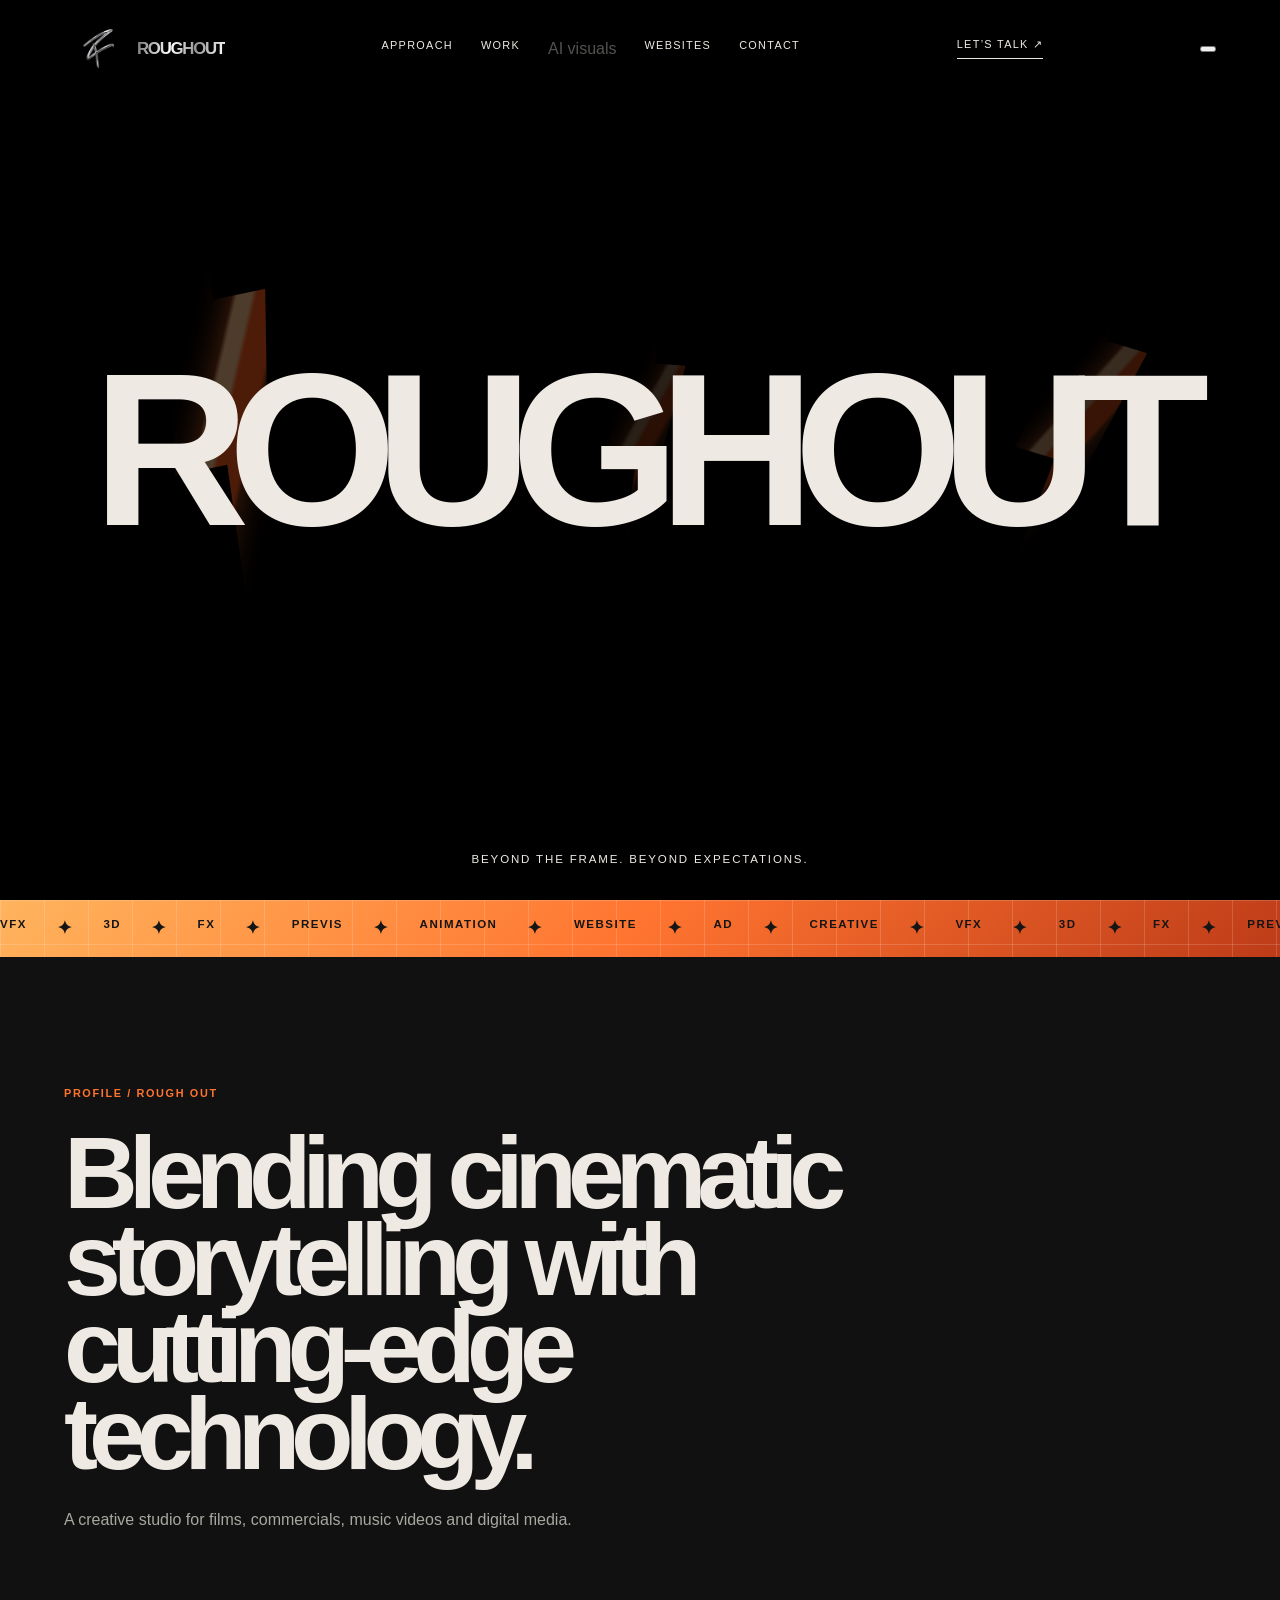
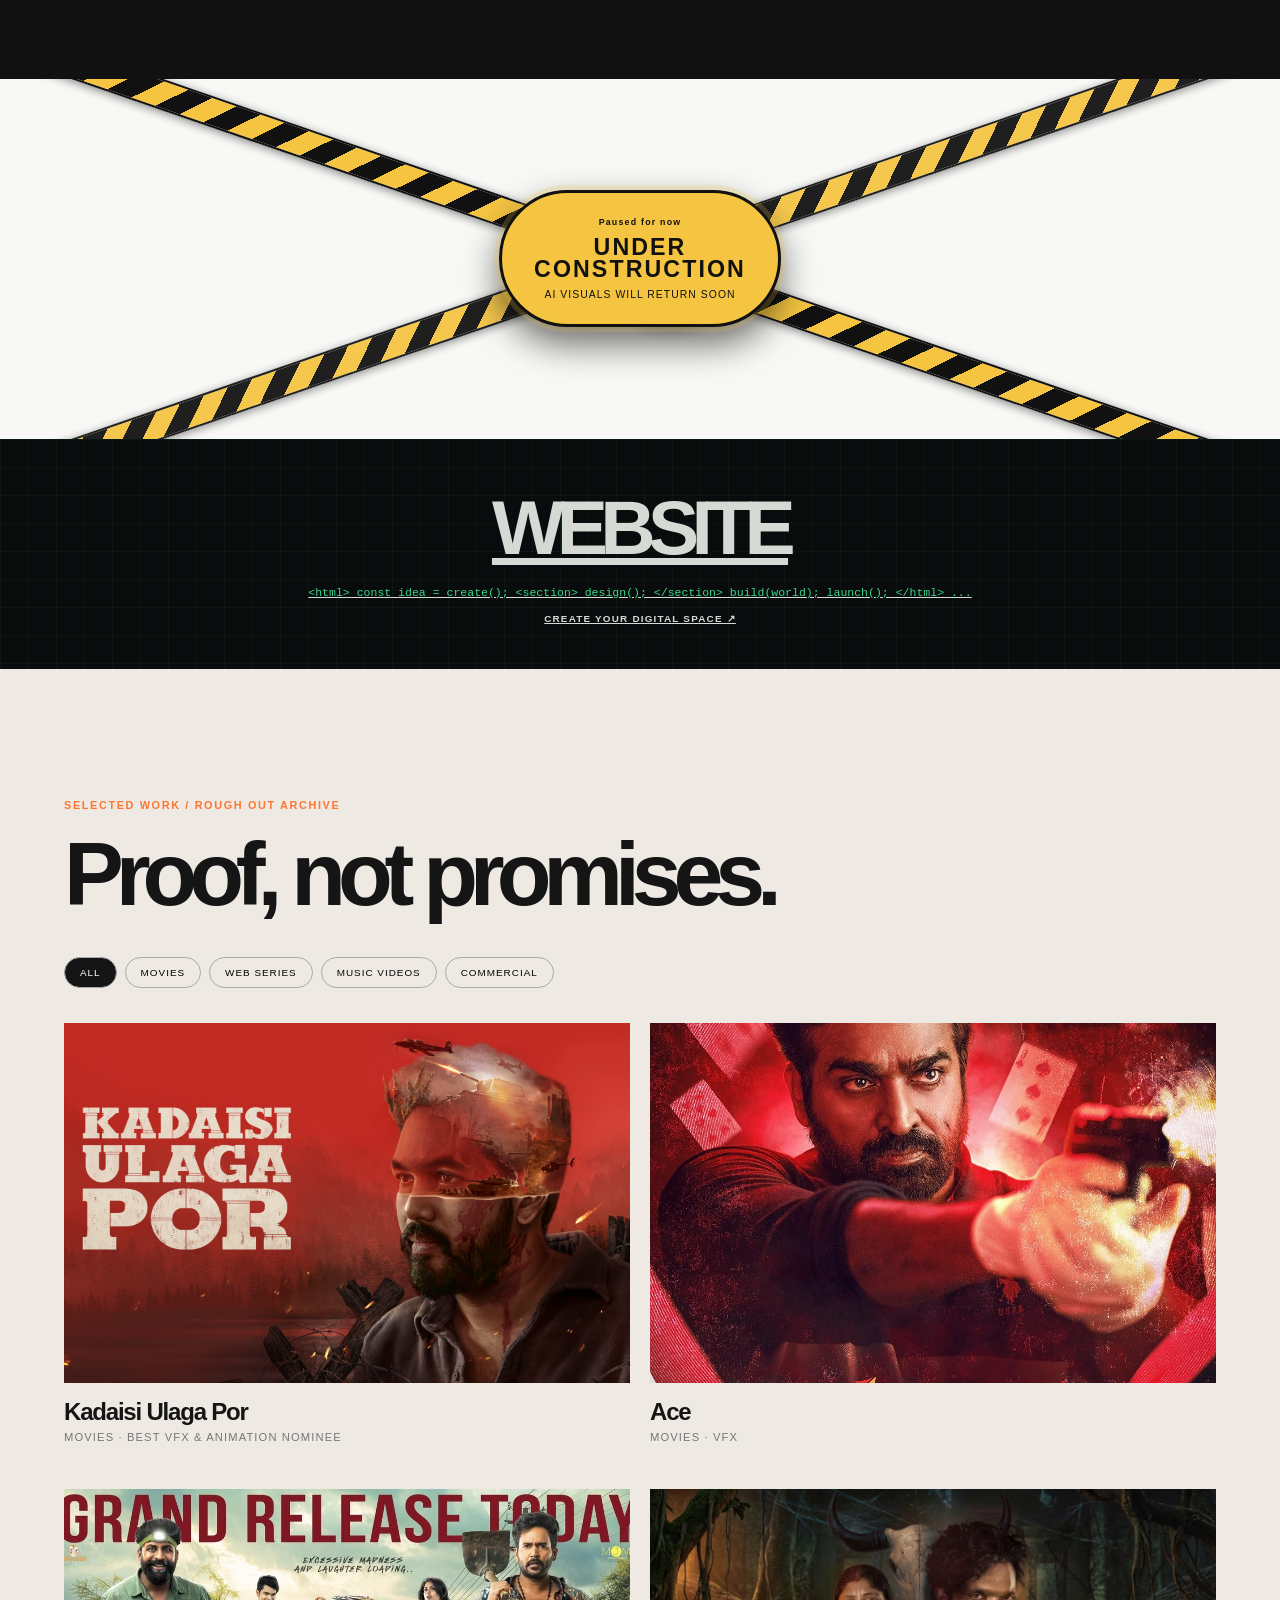
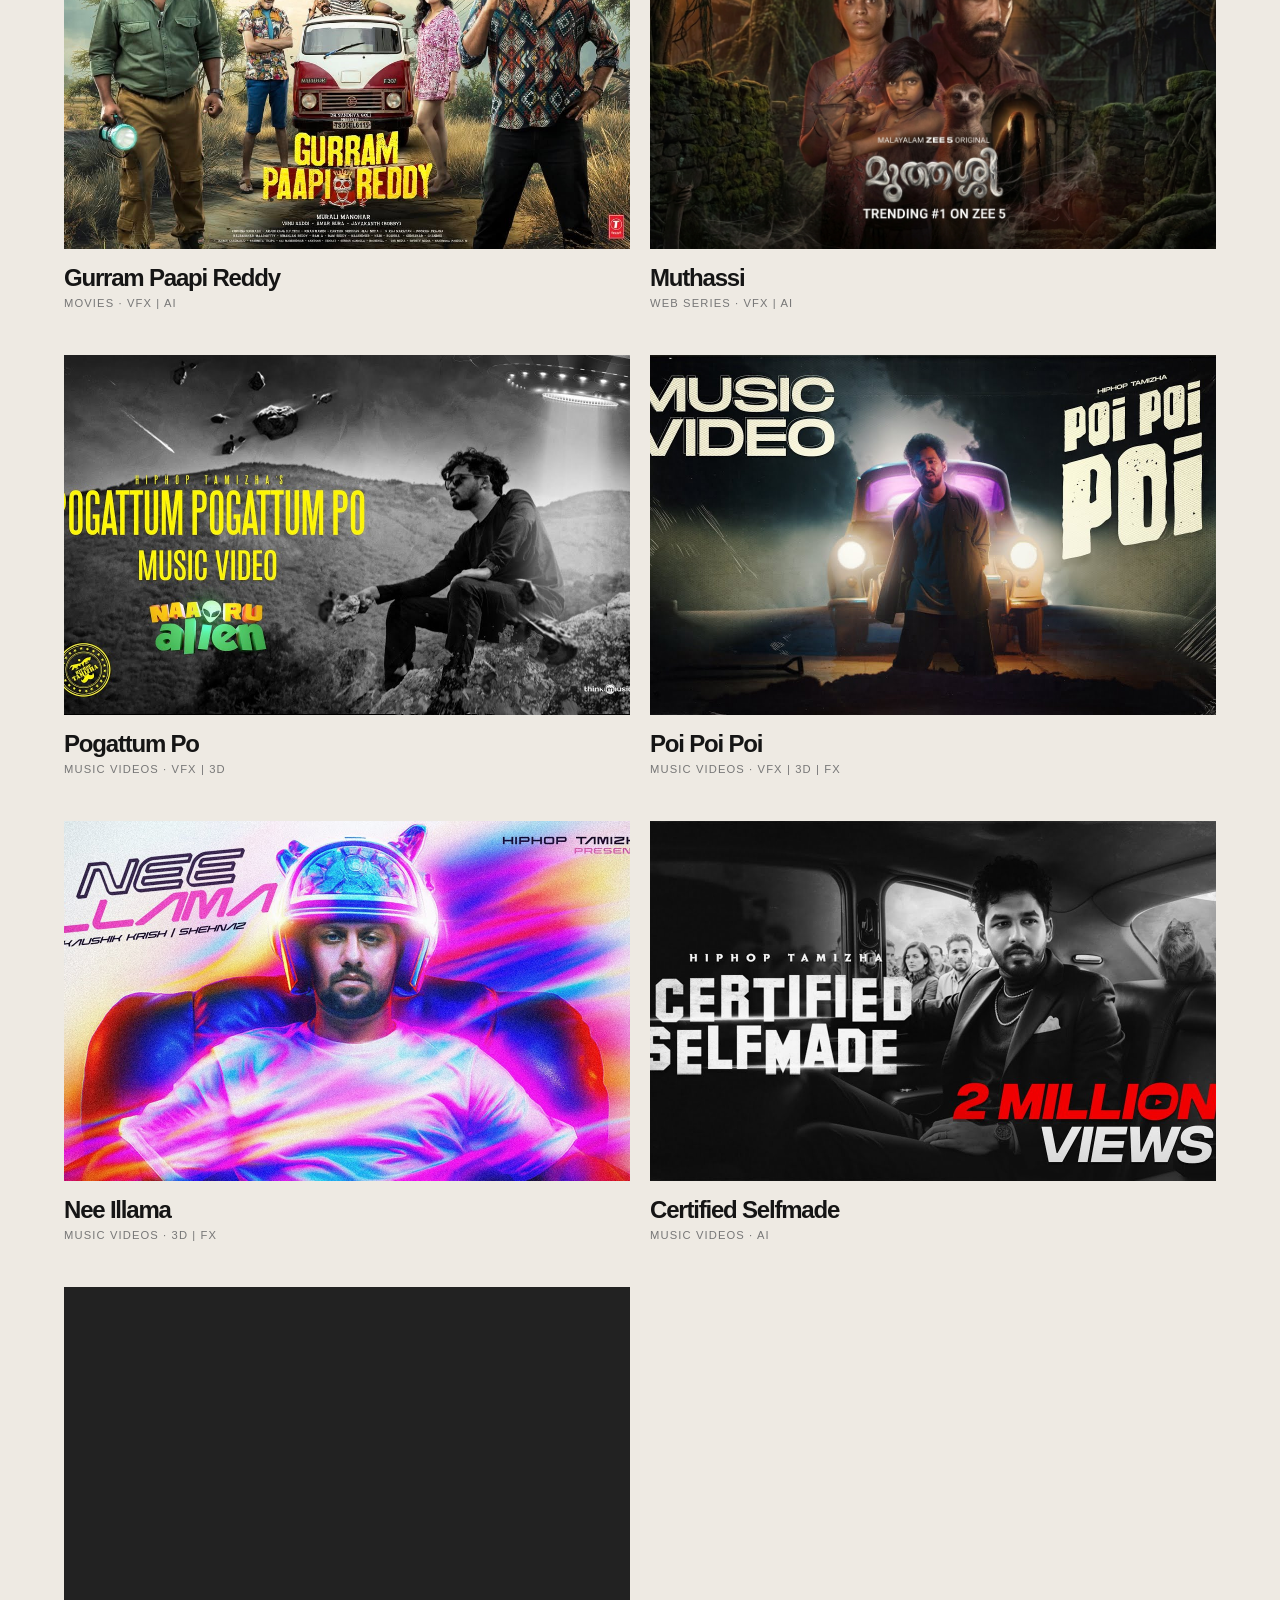
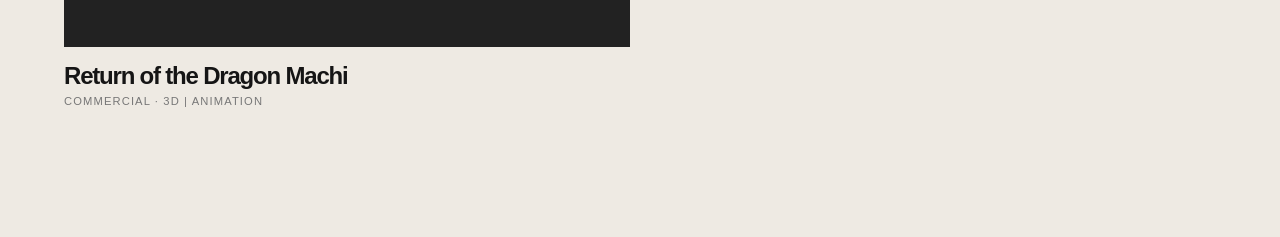
==== index.html @ feca2e21 "Correct public project category labels" ====
<!doctype html>
<html lang="en">
<head>
<meta charset="UTF-8"><meta name="viewport" content="width=device-width,initial-scale=1"><title>ROUGHOUT — Beyond the Frame</title>
<style>
:root{--orange:#ff7430;--orange2:#ffb45d;--black:#050505;--paper:#eeeae3}*{box-sizing:border-box}html{scroll-behavior:smooth}body{margin:0;background:var(--black);color:var(--paper);font-family:Arial,Helvetica,sans-serif}.site-header{position:fixed;inset:0 0 auto;z-index:10;display:flex;align-items:center;justify-content:space-between;padding:16px 5vw;mix-blend-mode:difference}.brand{display:flex;align-items:center;gap:7px;color:#fff;text-decoration:none;position:relative}.brand:after{content:"";position:absolute;z-index:2;left:0;top:0;width:66px;height:66px;pointer-events:none;background:linear-gradient(105deg,transparent 26%,#ffffff14 38%,#ffffffe8 47%,#ffffff1f 56%,transparent 70%);background-size:240% 100%;animation:logo-shine 5s linear infinite;mask:url('media/logo.png') center/contain no-repeat;-webkit-mask:url('media/logo.png') center/contain no-repeat}.brand img{width:66px;height:66px;object-fit:contain;mix-blend-mode:screen}.brand strong{font-size:1.05rem;letter-spacing:-.075em}.nav{display:flex;gap:28px}.nav a,.contact-link{color:#fff;text-decoration:none;font-size:.7rem;text-transform:uppercase;letter-spacing:.13em}.hero{min-height:100vh;display:grid;place-items:center;position:relative;overflow:hidden;text-align:center;background:#000}.hero h1{position:relative;z-index:2;margin:0;font-size:clamp(4.5rem,17vw,16rem);line-height:.8;letter-spacing:-.1em;font-weight:900}.bolt{position:absolute;z-index:1;width:16vw;height:76vh;opacity:.3;filter:drop-shadow(0 0 18px var(--orange));background:linear-gradient(115deg,transparent 0 43%,#ffc58f 44% 47%,#ff5c1c 48% 53%,transparent 54%);clip-path:polygon(47% 0,64% 0,57% 28%,83% 28%,36% 100%,47% 52%,21% 52%);animation:flicker 7s infinite}.b1{left:10%;transform:rotate(-12deg)}.b2{right:9%;transform:rotate(17deg) scale(.78);opacity:.22;animation-delay:-3s}.b3{left:42%;transform:rotate(4deg) scale(.58);opacity:.16;filter:blur(2px) drop-shadow(0 0 22px var(--orange));animation-delay:-5s}.tag{position:absolute;bottom:35px;z-index:2;font-size:.72rem;letter-spacing:.16em;text-transform:uppercase}.ticker{overflow:hidden;background-image:linear-gradient(#ffffff28 1px,transparent 1px),linear-gradient(90deg,#ffffff28 1px,transparent 1px),linear-gradient(135deg,var(--orange2),var(--orange) 50%,#bd3b18);background-size:44px 44px,44px 44px,100% 100%;color:#151515;font-size:.72rem;font-weight:800;letter-spacing:.13em;text-transform:uppercase;white-space:nowrap}.track{display:flex;width:max-content;animation:move 28s linear infinite}.set{display:flex;gap:30px;padding:18px 30px 18px 0}.set b{font-size:1.1rem}.intro,.work,.contact{padding:130px 5vw}.intro{background:#111}.eyebrow{font-size:.68rem;letter-spacing:.15em;text-transform:uppercase;color:var(--orange);font-weight:bold}.intro h2,.contact h2{font-size:clamp(3rem,8vw,8rem);line-height:.85;letter-spacing:-.09em;max-width:900px;margin:30px 0}.intro p{max-width:620px;color:#a9a7a1;line-height:1.6}.approach{display:grid;grid-template-columns:.9fr 1.1fr;gap:10vw;padding:130px 5vw;background:#151515}.approach h2{font-size:clamp(3rem,7vw,7rem);line-height:.85;letter-spacing:-.09em;margin:25px 0}.approach h2 em{color:var(--orange);font-style:normal}.approach-list{border-top:1px solid #555}.service-item{border-bottom:1px solid #444}.service-toggle{width:100%;display:grid;grid-template-columns:40px 1fr auto;gap:12px;align-items:center;padding:24px 0;border:0;background:transparent;color:inherit;text-align:left;cursor:pointer}.service-toggle span,.service-toggle b{color:var(--orange)}.service-toggle h3{margin:0;font-size:1.05rem}.service-toggle b{font-size:1.25rem;font-weight:400}.service-item p{margin:0 0 24px 52px;color:#aaa;line-height:1.5;max-width:520px}.service-toggle:hover h3{color:var(--orange2)}.reviews{display:grid;grid-template-columns:.8fr 1.2fr;gap:10vw;padding:130px 5vw;background:#eeeae3;color:#151515}.reviews h2{font-size:clamp(3rem,6vw,6rem);line-height:.85;letter-spacing:-.09em;margin:25px 0}.review-grid{display:grid;grid-template-columns:repeat(3,1fr);gap:16px}.review-card{min-height:280px;display:flex;flex-direction:column;justify-content:space-between;padding:24px;background:#e1ded7;border:1px solid #cbc7bf}.review-card>span{color:var(--orange);font:4rem/0.6 Georgia,serif}.review-card>p{color:#555;line-height:1.5}.review-card footer{border-top:1px solid #c2beb6;padding-top:14px;font-size:.68rem;text-transform:uppercase;letter-spacing:.08em}.review-card small{display:block;color:#777;margin-top:5px;text-transform:none;letter-spacing:0}.work{background:var(--paper);color:#151515}.work h2{font-size:clamp(3rem,7vw,7rem);letter-spacing:-.09em;line-height:.85;margin:25px 0 45px}.filters{display:flex;gap:8px;flex-wrap:wrap;margin-bottom:35px}.filters button{border:1px solid #aaa;background:transparent;border-radius:999px;padding:9px 15px;text-transform:uppercase;font-size:.62rem;letter-spacing:.1em;cursor:pointer}.filters button.active,.filters button:hover{background:#151515;color:#fff}.grid{display:grid;grid-template-columns:repeat(2,1fr);gap:46px 20px}.card-media{height:360px;overflow:hidden;background:#222}.card-media img,.card-media video{width:100%;height:100%;display:block;object-fit:cover;transition:transform .5s}.card:hover .card-media img,.card:hover .card-media video{transform:scale(1.05)}.card h3{margin:15px 0 5px;font-size:1.5rem;letter-spacing:-.05em}.card p{margin:0;color:#777;font-size:.7rem;text-transform:uppercase;letter-spacing:.1em}.contact{background-image:linear-gradient(#ffffff26 1px,transparent 1px),linear-gradient(90deg,#ffffff26 1px,transparent 1px),linear-gradient(135deg,var(--orange2),var(--orange) 50%,#bd3b18);background-size:44px 44px,44px 44px,100% 100%;color:#151515;text-align:center}.contact h2{margin-left:auto;margin-right:auto}.contact a{display:inline-block;background:#151515;color:var(--orange2);padding:16px 20px;text-decoration:none;text-transform:uppercase;font-size:.7rem;letter-spacing:.1em}.contact p{font-size:.75rem}.footer{padding:35px 5vw;background:#111;display:flex;justify-content:space-between;color:#999;font-size:.7rem}.footer strong{color:#fff;font-size:1.3rem}@keyframes move{from{transform:translateX(-50%)}to{transform:translateX(0)}}@keyframes flicker{0%,12%,18%,61%,100%{opacity:.24}13%,16%,63%,66%{opacity:.7}14%,15%,64%{opacity:.1}}@media(max-width:700px){.nav{display:none}.brand img{width:54px;height:54px}.hero h1{font-size:clamp(4rem,20vw,8rem)}.intro,.approach,.faq,.work,.contact{padding:90px 22px}.approach,.faq{grid-template-columns:1fr;gap:40px}.grid{grid-template-columns:1fr}.card-media{height:300px}.footer{display:block}.footer>*{margin-bottom:12px}}
.ai-portal{height:360px;background:#f8f8f6}.ai-portal-depth{inset:0;animation:none}.ai-portal-depth i{position:absolute;left:50%;top:50%;width:2px;height:48%;background:linear-gradient(#1672c4aa,#1672c400);transform-origin:50% 0}.ai-portal-depth i:after{content:"";position:absolute;left:50%;top:18%;width:12px;height:12px;border-left:2px solid #1672c4aa;border-bottom:2px solid #1672c4aa;transform:translateX(-50%) rotate(-45deg)}.ai-portal-depth i:nth-child(1){transform:translate(-50%,-100%) rotate(-85deg)}.ai-portal-depth i:nth-child(2){transform:translate(-50%,-100%) rotate(-65deg)}.ai-portal-depth i:nth-child(3){transform:translate(-50%,-100%) rotate(-45deg)}.ai-portal-depth i:nth-child(4){transform:translate(-50%,-100%) rotate(-25deg)}.ai-portal-depth i:nth-child(5){transform:translate(-50%,-100%) rotate(25deg)}.ai-portal-depth i:nth-child(6){transform:translate(-50%,-100%) rotate(45deg)}.ai-portal-depth i:nth-child(7){transform:translate(-50%,-100%) rotate(65deg)}.ai-portal-depth i:nth-child(8){transform:translate(-50%,-100%) rotate(85deg)}.ai-portal-depth i:nth-child(9){transform:translate(-50%,-100%) rotate(145deg)}.ai-portal-depth i:nth-child(10){transform:translate(-50%,-100%) rotate(165deg)}.ai-portal-depth i:nth-child(11){transform:translate(-50%,-100%) rotate(195deg)}.ai-portal-depth i:nth-child(12){transform:translate(-50%,-100%) rotate(215deg)}.ai-portal-depth:after{content:"";position:absolute;inset:10%;background:radial-gradient(circle at 12% 22%,#d8e1e8 0 18px,transparent 19px),radial-gradient(circle at 83% 25%,#d8e1e8 0 22px,transparent 23px),radial-gradient(circle at 17% 78%,#d8e1e8 0 20px,transparent 21px),radial-gradient(circle at 87% 78%,#d8e1e8 0 16px,transparent 17px);opacity:.8}.ai-portal-core{min-width:250px;padding:24px 34px;border-radius:999px;background:#090909;color:#fff;box-shadow:0 18px 45px #0003}.ai-portal-core small{color:#fff;font-size:.72rem}.ai-portal-core strong{font-size:1.7rem}.ai-portal-core span{color:#a8a8a8}
.brand strong{font-size:1.05rem;letter-spacing:-.075em;background:linear-gradient(105deg,#777 0%,#fff 18%,#929292 31%,#f8f8f8 45%,#555 59%,#eee 76%,#666 100%);background-size:220% auto;color:transparent;background-clip:text;-webkit-background-clip:text;animation:metal-shine 5s linear infinite}@keyframes metal-shine{from{background-position:130% center}to{background-position:-130% center}}
@keyframes logo-shine{from{background-position:130% center}to{background-position:-130% center}}.ai-opening{display:none}.ai-drawer{margin:0;padding:0 5vw;background:#121212;color:#eeeae3}.ai-drawer summary{display:flex;align-items:center;justify-content:space-between;gap:18px;min-height:78px;cursor:pointer;list-style:none}.ai-drawer summary::-webkit-details-marker{display:none}.ai-drawer summary span{display:flex;flex-direction:column;gap:6px}.ai-drawer summary small{color:var(--orange);font-size:.55rem;letter-spacing:.14em;text-transform:uppercase}.ai-drawer summary strong{font-size:1.2rem;letter-spacing:-.04em}.ai-drawer summary>b{color:#999;font-size:.6rem;font-weight:400;letter-spacing:.1em;text-transform:uppercase}.ai-drawer summary i{color:var(--orange);font-style:normal;font-size:1rem;margin-left:5px}.ai-drawer[open] summary i{display:inline-block;transform:rotate(180deg)}.ai-drawer-content{display:flex;align-items:center;justify-content:space-between;gap:20px;padding:0 0 20px;border-top:1px solid #403d39}.ai-drawer-content p{max-width:520px;margin:16px 0 0;color:#999;font-size:.75rem;line-height:1.5}.ai-drawer-content a{margin-top:16px;color:var(--orange);font-size:.65rem;text-transform:uppercase;letter-spacing:.1em;white-space:nowrap}@media(max-width:700px){.ai-drawer{padding:0 22px}.ai-drawer summary{min-height:72px}.ai-drawer summary strong{font-size:1rem}.ai-drawer-content{display:block}}.ai-opening{display:grid;grid-template-columns:.9fr 1.1fr;align-items:center;min-height:500px;padding:90px 8vw;background:#121212;color:#eeeae3}.ai-opening h2{font-size:clamp(3rem,7vw,7rem);line-height:.84;letter-spacing:-.09em}.ai-opening h2 em{color:var(--orange);font-style:normal}.ai-opening p{max-width:390px;color:#999;line-height:1.5}.ai-opening-orbit{position:relative;width:min(500px,48vw);aspect-ratio:1;margin-left:auto;border:1px solid #ff743055;border-radius:50%;box-shadow:0 0 80px #ff74301f;animation:memory-drift 18s ease-in-out infinite}.ai-opening-orbit:before{content:"";position:absolute;inset:12%;border:1px dashed #fff3;border-radius:50%;transform:rotate(60deg)}.ai-opening-orbit img{position:absolute;width:130px;height:130px;object-fit:cover;border:1px solid #fff6;border-radius:50%;box-shadow:0 15px 30px #0009}.ai-opening-orbit img:nth-child(1){top:0;left:50%;transform:translateX(-50%)}.ai-opening-orbit img:nth-child(2){right:5%;bottom:16%}.ai-opening-orbit img:nth-child(3){left:5%;bottom:16%}.ai-opening-orbit div{position:absolute;left:50%;top:50%;transform:translate(-50%,-50%);width:120px;height:120px;display:grid;place-content:center;text-align:center;border-radius:50%;background:#111;box-shadow:0 0 0 12px #121212}.ai-opening-orbit div span{font-size:2.5rem;font-weight:900}.ai-opening-orbit div small{color:var(--orange);font-size:.45rem;letter-spacing:.12em}@keyframes memory-drift{0%,100%{transform:rotate(-2deg) scale(.98)}50%{transform:rotate(2deg) scale(1.02)}}@media(max-width:700px){.ai-opening{grid-template-columns:1fr;padding:75px 22px}.ai-opening-orbit{width:94vw;margin:40px auto 0}.ai-opening-orbit img{width:88px;height:88px}}.ai-opening{display:none!important}.ai-portal{position:relative;height:285px;overflow:hidden;display:grid;place-items:center;background:#f4f2ed;color:#111}.ai-portal-depth{position:absolute;inset:-45px;animation:portal-drift 28s linear infinite}.ai-portal-depth img{position:absolute;width:58px;height:42px;object-fit:cover;border-radius:9px;opacity:.72;filter:saturate(.7);box-shadow:0 12px 25px #00000021}.ai-portal-depth img:nth-child(1){left:8%;top:18%;transform:rotate(-14deg)}.ai-portal-depth img:nth-child(2){left:24%;top:8%;transform:rotate(9deg)}.ai-portal-depth img:nth-child(3){right:27%;top:13%;transform:rotate(-8deg)}.ai-portal-depth img:nth-child(4){right:7%;top:28%;transform:rotate(13deg)}.ai-portal-depth img:nth-child(5){left:16%;bottom:8%;transform:rotate(8deg)}.ai-portal-depth img:nth-child(6){right:17%;bottom:10%;transform:rotate(-12deg)}.ai-portal-core{position:relative;z-index:2;display:grid;gap:9px;min-width:220px;padding:24px 32px;border-radius:999px;background:#090909;color:#fff;text-align:center;text-decoration:none;box-shadow:0 18px 45px #0003;transition:transform .3s}.ai-portal-core:hover{transform:scale(1.04)}.ai-portal-core small{color:var(--orange);font-size:.55rem;letter-spacing:.14em}.ai-portal-core strong{font-size:1.8rem;letter-spacing:-.08em}.ai-portal-core span{color:#aaa;font-size:.65rem;text-transform:uppercase;letter-spacing:.1em}@keyframes portal-drift{from{transform:rotate(0deg) scale(1.05)}to{transform:rotate(360deg) scale(1.05)}}@media(max-width:700px){.ai-portal{height:230px}.ai-portal-core{min-width:190px;padding:20px 22px}.ai-portal-core strong{font-size:1.45rem}}
.ai-transition-out{animation:ai-home-fade .72s cubic-bezier(.7,0,.2,1) forwards}.ai-transition-out .ai-portal{position:relative;z-index:50;animation:ai-portal-expand .72s cubic-bezier(.7,0,.2,1) forwards;transform-origin:center}.ai-portal-core{transition:transform .3s,box-shadow .3s}.ai-under-construction{z-index:8;pointer-events:none;cursor:default;text-align:center;background:#f5c542!important;color:#111!important;border:3px solid #111!important;box-shadow:0 0 0 5px #f5c54233,0 16px 36px #0009!important}.ai-under-construction small{color:#111!important;font-weight:800}.ai-under-construction strong{font-size:clamp(1rem,2vw,1.45rem)!important;line-height:.95!important;letter-spacing:.09em!important;color:#111!important}.ai-under-construction span{color:#111!important}.construction-tape{position:absolute;z-index:3;left:50%;top:50%;width:135%;padding:8px 0;background:repeating-linear-gradient(135deg,#f5c542 0,#f5c542 18px,#111 18px,#111 36px);color:#111;font-size:.58rem;font-weight:900;letter-spacing:.16em;text-align:center;white-space:nowrap;pointer-events:none;border-top:2px solid #111;border-bottom:2px solid #111;box-shadow:0 2px 10px #0007}.construction-tape-one{transform:translate(-50%,-50%) rotate(19deg)}.construction-tape-two{transform:translate(-50%,-50%) rotate(-19deg);opacity:.94}.ai-page-arrive{animation:ai-page-arrive .72s cubic-bezier(.2,.75,.25,1) both}@keyframes ai-portal-expand{0%{transform:scale(1)}100%{transform:scale(1.08)}}@keyframes ai-home-fade{0%{opacity:1}100%{opacity:0;transform:translateY(-22px);filter:blur(7px)}}.ai-transition-out{animation:ai-home-fade .62s cubic-bezier(.7,0,.2,1) forwards}.ai-transition-out .ai-portal{animation:ai-portal-lift .62s cubic-bezier(.2,.8,.2,1) forwards;transform-origin:center}.ai-transition-out .ai-portal-depth{animation:ai-depth-soften .62s ease forwards}.ai-transition-out .ai-portal-core{animation:ai-core-settle .62s cubic-bezier(.2,.8,.2,1) forwards}@keyframes ai-portal-lift{0%{transform:scale(1)}45%{transform:translateY(-18px) scale(1.025)}100%{transform:translateY(-34px) scale(1.08)}}@keyframes ai-depth-soften{to{opacity:.18;filter:blur(8px)}}@keyframes ai-core-settle{0%{transform:scale(1)}45%{transform:scale(1.05)}100%{transform:scale(1.01)}}@media(prefers-reduced-motion:reduce){.ai-transition-out{animation:none;opacity:0}.ai-transition-out .ai-portal,.ai-transition-out .ai-portal-depth,.ai-transition-out .ai-portal-core{animation:none}}55%{opacity:.9}100%{opacity:0}}@keyframes ai-page-arrive{from{opacity:0;transform:scale(1.06);filter:blur(8px)}to{opacity:1;transform:scale(1);filter:blur(0)}}@keyframes ai-page-leave{to{opacity:0;transform:scale(.96);filter:blur(8px)}}
.ai-portal{height:360px;background:#f8f8f6}.ai-portal-depth{inset:0;animation:none}.ai-portal-depth:after{display:none}.ai-portal-depth img{position:absolute;left:50%;top:50%;width:58px;height:46px;object-fit:cover;border-radius:9px;opacity:.78;box-shadow:0 12px 25px rgba(0,0,0,.13);animation:ai-fly-out 5.5s cubic-bezier(.2,.7,.2,1) infinite alternate;will-change:transform,opacity}.ai-portal-depth img:nth-child(1){--x:-42vw;--y:-125px}.ai-portal-depth img:nth-child(2){--x:-25vw;--y:-155px}.ai-portal-depth img:nth-child(3){--x:26vw;--y:-145px}.ai-portal-depth img:nth-child(4){--x:42vw;--y:-70px}.ai-portal-depth img:nth-child(5){--x:-34vw;--y:125px}.ai-portal-depth img:nth-child(6){--x:34vw;--y:125px}@keyframes ai-fly-out{0%{transform:translate(-50%,-50%) scale(.3);opacity:0}18%{opacity:.7}100%{transform:translate(calc(-50% + var(--x)),calc(-50% + var(--y))) scale(1);opacity:.78}}@media(max-width:700px){.ai-portal{height:300px}.ai-portal-depth img{width:44px;height:36px}}@media(prefers-reduced-motion:reduce){.ai-portal-depth img{animation:none;transform:translate(calc(-50% + var(--x)),calc(-50% + var(--y))) scale(1);opacity:.78}}.ai-portal.is-pulling .ai-portal-depth img{animation:none;transform:translate(-50%,-50%) scale(.32);opacity:.12;transition:transform 1.15s cubic-bezier(.22,.78,.25,1),opacity 1.15s}.ai-portal.is-pulling .ai-portal-core{animation:ai-core-vibrate .22s linear infinite}@keyframes ai-core-vibrate{0%,100%{transform:translateX(0)}25%{transform:translateX(-1px)}75%{transform:translateX(1px)}}
.ai-portal-depth img:nth-child(1),.ai-portal-depth img:nth-child(2),.ai-portal-depth img:nth-child(3),.ai-portal-depth img:nth-child(4),.ai-portal-depth img:nth-child(5),.ai-portal-depth img:nth-child(6){left:50%!important;right:auto!important;top:50%!important;bottom:auto!important}.ai-portal-depth img{animation:ai-fly-out 8s cubic-bezier(.2,.7,.2,1) infinite}.ai-portal-depth img:nth-child(2){animation-delay:.55s}.ai-portal-depth img:nth-child(3){animation-delay:1.1s}.ai-portal-depth img:nth-child(4){animation-delay:1.65s}.ai-portal-depth img:nth-child(5){animation-delay:2.2s}.ai-portal-depth img:nth-child(6){animation-delay:2.75s}@keyframes ai-fly-out{0%{transform:translate(-50%,-50%) scale(.25);opacity:0}18%{opacity:.78}78%{transform:translate(calc(-50% + var(--x)),calc(-50% + var(--y))) scale(1);opacity:.78}100%{transform:translate(calc(-50% + var(--x)),calc(-50% + var(--y))) scale(1);opacity:0}}.ai-portal.is-pulling .ai-portal-depth img{animation:none;transform:translate(-50%,-50%) scale(.25)!important;opacity:.08;transition:transform 1.15s cubic-bezier(.22,.78,.25,1),opacity 1.15s}.ai-portal.is-pulling .ai-portal-core{animation:ai-core-vibrate .22s linear infinite}@keyframes ai-core-vibrate{0%,100%{transform:translateX(0)}25%{transform:translateX(-1px)}75%{transform:translateX(1px)}}
.website-portal{min-height:230px;display:flex;flex-direction:column;align-items:center;justify-content:center;gap:14px;background:#090b0d;color:#d6d9d4;background-image:linear-gradient(rgba(0,255,130,.055) 1px,transparent 1px),linear-gradient(90deg,rgba(0,255,130,.055) 1px,transparent 1px);background-size:28px 28px;position:relative;overflow:hidden}.website-portal:before{content:"<html>\A  const idea = create();\A  const motion = true;\A  // roughout studio\A  <section> design(); </section>\A  build(world);\A  launch();\A  </html>\A\A <html>\A  const future = build();\A  render(∞);\A  </html>";position:absolute;inset:0;width:100%;height:100%;padding:24px 28px;font:500 .62rem/2.5 monospace;letter-spacing:.08em;color:#39d98a;opacity:.24;white-space:pre-wrap;overflow:hidden;pointer-events:none;animation:website-code-loop 14s steps(180,end) infinite}.website-portal>*{position:relative;z-index:1}.website-portal strong{font-size:clamp(2.6rem,6vw,5rem);letter-spacing:-.1em}.website-code{font-family:monospace;font-size:.72rem;color:#39d98a}.website-portal b{font-size:.62rem;letter-spacing:.12em}.website-portal:hover:before{opacity:.5}.website-transition-out:after{content:"<build />  <design />  <launch />";position:fixed;z-index:9999;inset:0;height:0;overflow:hidden;display:grid;place-items:center;background:#090b0d;color:#39d98a;font:700 clamp(1rem,3vw,2.5rem) monospace;letter-spacing:.08em;animation:website-code-cover .82s cubic-bezier(.7,0,.2,1) forwards}.website-transition-out:before{content:"<html>  // entering website creation  const future = build();  </html>";position:fixed;z-index:10000;inset:0;height:0;overflow:hidden;padding:7vh 7vw;color:#39d98a;font:500 .72rem/2.6 monospace;white-space:pre-wrap;pointer-events:none;animation:website-code-cover .82s cubic-bezier(.7,0,.2,1) forwards}@keyframes website-code-cover{from{height:0}to{height:100%}}@media(prefers-reduced-motion:reduce){.website-transition-out:after,.website-transition-out:before{animation-duration:.01s}}
.nav a,.contact-link{font-family:Arial,Helvetica,sans-serif;font-size:.68rem;font-weight:400;line-height:1;text-transform:uppercase;letter-spacing:.12em;color:inherit;text-decoration:none}.contact-link{border-bottom:1px solid currentColor;padding-bottom:8px}.website-portal:hover{background:#090b0d;color:#d6d9d4}.website-portal:before{animation:website-code-loop 14s steps(180,end) infinite;white-space:pre-wrap;width:100%;height:100%;clip-path:inset(0 100% 0 0)}@keyframes website-code-loop{0%,6%{clip-path:inset(0 100% 0 0)}72%,82%{clip-path:inset(0 0 0 0)}100%{clip-path:inset(0 100% 0 0)}}@media(max-width:700px){.site-header{padding:14px 18px;gap:12px}.brand img{width:44px;height:44px}.brand strong{font-size:.78rem}.nav{display:none}.contact-link{font-size:.58rem;white-space:nowrap;padding-bottom:6px}.website-portal{min-height:250px;height:250px;padding:24px 18px}.website-portal strong{font-size:clamp(2.5rem,15vw,4rem)}.website-portal:before{padding:18px;font-size:.54rem;line-height:2.7}.website-code{width:calc(100vw - 36px);font-size:.56rem;letter-spacing:.03em}.website-portal b{font-size:.52rem;text-align:center}.hero{min-height:680px;padding:130px 20px 70px}.hero h1{font-size:clamp(4rem,21vw,8rem)}.hero .tag{font-size:.58rem;letter-spacing:.1em;text-align:center}.grid,.reviews{grid-template-columns:1fr}.section,.approach,.contact{padding-left:20px;padding-right:20px}}
@media(hover:none),(pointer:coarse){html,body{overflow-x:hidden}.site-header{mix-blend-mode:normal;background:rgba(5,5,5,.88);backdrop-filter:blur(12px)}.filters button,.service-toggle,.contact-link,.website-portal{min-height:44px}.service-toggle{width:100%;padding-top:16px;padding-bottom:16px}.card:hover{transform:none}.website-portal:hover{background:#090b0d;color:#d6d9d4}.website-portal:hover:before{opacity:.2}}
.contact h2{font-weight:900}.contact-intro{color:#525b2d;margin:24px auto}.contact-email{display:flex;justify-content:center;gap:14px;width:max-content;max-width:100%;margin:26px auto;padding:16px 20px;border-radius:12px;background:#151515;color:var(--orange);font-weight:800;text-decoration:none}.contact-links{display:grid;grid-template-columns:repeat(4,1fr);gap:10px;max-width:900px;margin:18px auto 0}.contact-links a{position:relative;display:flex;flex-direction:column;gap:7px;min-height:92px;padding:15px;text-align:left;border:1px solid rgba(21,21,21,.25);border-radius:12px;color:#151515;text-decoration:none}.contact-links small{font-size:.55rem;text-transform:uppercase;letter-spacing:.12em;opacity:.65}.contact-links strong{font-size:.85rem}.contact-links span{position:absolute;right:12px;bottom:10px}@media(max-width:700px){.contact-email{font-size:.8rem;overflow-wrap:anywhere}.contact-links{grid-template-columns:repeat(2,1fr)}.contact-links a{min-height:82px;padding:12px}.contact-links strong{font-size:.72rem}}
@media(max-width:700px){.service-portals{width:100%;justify-items:stretch}.website-portal{width:100%;align-items:center;justify-content:center;text-align:center;padding-left:16px;padding-right:16px}.website-portal strong,.website-portal b,.website-code{display:block;width:100%;max-width:100%;margin-left:auto;margin-right:auto;text-align:center}.website-code{line-height:1.7;overflow-wrap:anywhere}}
.reviews{display:none}.mobile-menu{display:none}@media(max-width:700px){.mobile-menu.open{display:flex!important}.mobile-menu{display:none!important}.mobile-menu.open{display:flex!important}.site-header{min-height:60px!important;padding:7px 14px!important}.brand:after{width:44px;height:44px}.brand img{width:44px;height:44px}.hero{min-height:660px!important;padding:118px 14px 60px!important;overflow:hidden}.hero h1{width:100%;max-width:100%;font-size:clamp(3rem,16.5vw,7rem)!important;letter-spacing:-.115em;white-space:nowrap}.tag{width:calc(100% - 28px);bottom:68px}.ai-portal{height:300px}.contact-links a{background:#151515;color:#f1eee8;border-color:#343434}.contact-links small{color:var(--orange);opacity:1}.contact-links strong{color:#fff}.website-portal{width:100%;max-width:100%;overflow:hidden;text-align:center}.website-code,.website-portal strong,.website-portal b{max-width:100%;text-align:center;overflow-wrap:anywhere}body,main,.section,.approach,.contact,.work,.intro{max-width:100%;overflow-x:clip}}
 .contact-section{position:relative;z-index:1;text-align:center!important;padding:180px 5vw!important;background-color:var(--orange)!important;background-image:linear-gradient(rgba(255,255,255,.16) 1px,transparent 1px),linear-gradient(90deg,rgba(255,255,255,.16) 1px,transparent 1px),linear-gradient(135deg,var(--orange2),var(--orange) 48%,#bd3b18)!important;background-size:44px 44px,44px 44px,100% 100%!important;color:#151515!important;overflow:hidden}.contact-section .eyebrow{color:#525b2d}.contact-section h2{position:relative;z-index:2;margin:0;max-width:none;font-size:clamp(4rem,11vw,12rem);letter-spacing:-.11em;line-height:.8}.contact-section h2 span{color:#151515}.contact-copy{position:relative;z-index:2;color:#525b2d;margin:35px auto 28px}.contact-orbit{position:absolute;width:80vw;height:25vw;top:20%;left:10%;border:1px solid rgba(21,21,21,.35);border-radius:50%;transform:rotate(-17deg)}.contact-panel{position:relative;z-index:2;width:min(920px,100%);margin:42px auto 0;padding:18px;border:1px solid rgba(21,21,21,.35);border-radius:24px;background:rgba(255,255,255,.14);backdrop-filter:blur(8px);text-align:left}.contact-section .contact-email{display:flex;align-items:center;justify-content:space-between;gap:20px;padding:22px 24px;border-radius:15px;background:#151515;color:var(--orange2);font-size:clamp(1rem,2vw,1.35rem);font-weight:800;letter-spacing:-.03em;text-decoration:none}.contact-section .contact-email span{font-size:1.4rem}.contact-section .contact-links{display:grid;grid-template-columns:repeat(4,1fr);gap:10px;margin-top:10px;max-width:none}.contact-section .contact-links a{position:relative;display:flex;flex-direction:column;gap:8px;min-height:105px;padding:17px;border:1px solid rgba(21,21,21,.22);border-radius:14px;background:transparent;color:#151515;text-decoration:none}.contact-section .contact-links small{font-size:.58rem;text-transform:uppercase;letter-spacing:.12em;opacity:.65}.contact-section .contact-links strong{font-size:.92rem;letter-spacing:-.03em}.contact-section .contact-links a>span{position:absolute;right:14px;bottom:13px;font-size:1rem;color:#151515}.site-footer{display:grid!important;grid-template-columns:1.5fr 1fr 1fr;gap:30px;align-items:end;padding:46px 5vw 30px;background:#151515;color:#aaa}.footer-brand{display:flex;align-items:center;gap:18px}.footer-company-logo{width:92px;height:92px;object-fit:contain;mix-blend-mode:screen}.footer-logo{color:#eee;font-size:clamp(2.5rem,5vw,5rem);line-height:.85}.site-footer p,.site-footer>small{font-size:.62rem;line-height:1.4;letter-spacing:.02em}.site-footer .footer-links{display:flex;gap:22px;justify-content:flex-end;margin-left:0}.site-footer .footer-links a{background:transparent;padding:0;color:#eee;text-decoration:none;font-size:.7rem}.site-footer>small{grid-column:1 / -1;color:#686866;border-top:1px solid #383836;padding-top:20px;white-space:normal}@media(max-width:700px){.contact-section .contact-panel{display:block!important;visibility:visible!important;opacity:1!important}.contact-section .contact-links{display:grid!important;grid-template-columns:repeat(2,minmax(0,1fr))!important;gap:10px!important;visibility:visible!important;opacity:1!important}.contact-section .contact-links a{display:flex!important;visibility:visible!important;opacity:1!important;background:rgba(255,180,93,.9)!important;color:#151515!important;border:1px solid rgba(21,21,21,.32)!important;text-align:left!important}.contact-section .contact-links small{display:block!important;color:#4a5721!important;font-size:.58rem!important;font-weight:800!important;opacity:1!important}.contact-section .contact-links strong{display:block!important;color:#151515!important;font-size:.82rem!important;font-weight:800!important}.contact-section .contact-links a>span{display:block!important;color:#151515!important;opacity:1!important}} </style></head>
<body>
<header class="site-header"><a class="brand" href="#top"><img src="media/logo.png" alt="Rough Out logo"><strong>ROUGHOUT</strong></a><nav class="nav"><a href="#approach">Approach</a><a href="#work">Work</a><span style="opacity:.35;cursor:not-allowed">AI visuals</span><a href="websites.html">Websites</a><a href="#contact">Contact</a></nav><a class="contact-link" href="mailto:roughoutofficial@gmail.com">Let’s talk ↗</a><button class="mobile-menu-toggle" type="button" aria-label="Open menu" aria-expanded="false"><span></span><span></span></button></header><nav class="mobile-menu" aria-label="Mobile navigation"><div class="mobile-menu-top"><span>Menu</span><button type="button" data-close-menu>Close ×</button></div><div class="mobile-menu-links"><a href="#approach">Approach <span>01</span></a><a href="#work">Work <span>02</span></a><span style="opacity:.35;cursor:not-allowed">AI Visuals <span>03</span></span><a href="websites.html">Websites <span>04</span></a><a href="#contact">Contact <span>05</span></a></div><a class="mobile-menu-cta" href="mailto:roughoutofficial@gmail.com">Start a project ↗</a></nav>
<main><section id="top" class="hero"><i class="bolt b1"></i><i class="bolt b2"></i><i class="bolt b3"></i><h1>ROUGHOUT</h1><div class="tag">Beyond the Frame. Beyond Expectations.</div></section>
<section class="ticker"><div class="track"><div class="set"><span>VFX</span><b>✦</b><span>3D</span><b>✦</b><span>FX</span><b>✦</b><span>Previs</span><b>✦</b><span>Animation</span><b>✦</b><span>Website</span><b>✦</b><span>Ad</span><b>✦</b><span>Creative</span><b>✦</b></div><div class="set"><span>VFX</span><b>✦</b><span>3D</span><b>✦</b><span>FX</span><b>✦</b><span>Previs</span><b>✦</b><span>Animation</span><b>✦</b><span>Website</span><b>✦</b><span>Ad</span><b>✦</b><span>Creative</span><b>✦</b></div></div></section>
<section class="intro"><div class="eyebrow">Profile / Rough Out</div><h2>Blending cinematic storytelling with cutting-edge technology.</h2><p>A creative studio for films, commercials, music videos and digital media.</p></section>
<section class="ai-portal" aria-label="AI visual development"><div class="ai-portal-depth" aria-hidden="true"><img src="media/images/WJKluiMOs8Y-HD.jpg" alt=""><img src="media/images/wg29P2B11aE-HD.jpg" alt=""><img src="media/images/uvbQsFbGSS4-HD.jpg" alt=""><img src="media/images/dbowelpu4Ls-HD.jpg" alt=""><img src="media/images/38677793db25e396c0c7a3949ba7686d9d81d3fd2b20551b229a2636991c2ce4.jpg" alt=""><img src="media/images/Streaming-date-of-Muthassi-Series-ZEE5.jpg" alt=""></div><div class="ai-portal-core ai-under-construction" role="status" aria-label="AI visuals under construction"><small>Paused for now</small><strong>UNDER<br>CONSTRUCTION</strong><span>AI visuals will return soon</span></div><span class="construction-tape construction-tape-one" aria-hidden="true">UNDER CONSTRUCTION</span><span class="construction-tape construction-tape-two" aria-hidden="true">UNDER CONSTRUCTION</span></section><a class="website-portal" href="websites.html" onclick="event.preventDefault();document.body.classList.add('website-transition-out');setTimeout(function(){location.href='websites.html'},820)"><strong>WEBSITE</strong><span class="website-code">&lt;html&gt; const idea = create(); &lt;section&gt; design(); &lt;/section&gt; build(world); launch(); &lt;/html&gt; ...</span><b>CREATE YOUR DIGITAL SPACE ↗</b></a><section id="work" class="work"><div class="eyebrow">Selected work / Rough Out archive</div><h2>Proof, not promises.</h2><div class="filters"><button class="active" data-filter="all">All</button><button data-filter="Movies">Movies</button><button data-filter="Web Series">Web Series</button><button data-filter="Music Videos">Music Videos</button><button data-filter="Commercial">Commercial</button></div><div class="grid">
<article class="card" data-cat="Movies"><div class="card-media"><img src="media/images/38677793db25e396c0c7a3949ba7686d9d81d3fd2b20551b229a2636991c2ce4.jpg" alt="Kadaisi Ulaga Por"></div><h3>Kadaisi Ulaga Por</h3><p>Movies · Best VFX &amp; Animation Nominee</p></article>
<article class="card" data-cat="Movies"><div class="card-media"><img src="media/images/MV5BNjNjZTg4MDItNWZlZS00NDc3LTkzZTktODVhOWFkYzA4OTAxXkEyXkFqcGc@._V1_FMjpg_UX1000_.jpg" alt="Ace"></div><h3>Ace</h3><p>Movies · VFX</p></article>
<article class="card" data-cat="Movies"><div class="card-media"><img src="media/images/IMG_4012.JPG" alt="Gurram Paapi Reddy"></div><h3>Gurram Paapi Reddy</h3><p>Movies · VFX | AI</p></article>
<article class="card" data-cat="Web Series"><div class="card-media"><video autoplay muted loop playsinline poster="media/images/muthassi.png" src="media/videos/muthassi-teaser.mp4"></video></div><h3>Muthassi</h3><p>Web Series · VFX | AI</p></article>
<article class="card" data-cat="Music Videos"><div class="card-media"><video autoplay muted loop playsinline poster="media/images/wg29P2B11aE-HD.jpg" src="media/videos/pogattum-po-clip-1.mp4"></video></div><h3>Pogattum Po</h3><p>Music Videos · VFX | 3D</p></article>
 <article class="card" data-cat="Music Videos"><div class="card-media"><video autoplay muted loop playsinline poster="media/images/WJKluiMOs8Y-HD.jpg" src="media/videos/poi-clip-1.mp4"></video></div><h3>Poi Poi Poi</h3><p>Music Videos · VFX | 3D | FX</p></article>
 <article class="card" data-cat="Music Videos"><div class="card-media"><video autoplay muted loop playsinline poster="media/images/dbowelpu4Ls-HD.jpg" src="media/videos/reelsaveapp_1784654365.mp4"></video></div><h3>Nee Illama</h3><p>Music Videos · 3D | FX</p></article>
 <article class="card" data-cat="Music Videos"><div class="card-media"><video autoplay muted loop playsinline poster="media/images/uvbQsFbGSS4-HD.jpg" src="media/videos/certified-self-made-_-hiphop-tamizha-_-official-lyric-video_90_117.mp4"></video></div><h3>Certified Selfmade</h3><p>Music Videos · AI</p></article>
<article class="card" data-cat="Commercial"><div class="card-media"><video autoplay muted loop playsinline src="media/videos/return-of-the-dragon-machi-backdrop.mp4"></video></div><h3>Return of the Dragon Machi</h3><p>Commercial · 3D | Animation</p></article>
 </div></section>
<script>document.querySelectorAll('.filters button').forEach(btn=>btn.addEventListener('click',function(){const filter=this.getAttribute('data-filter');document.querySelectorAll('.filters button').forEach(b=>b.classList.toggle('active',b===this));document.querySelectorAll('.card').forEach(card=>{const match=filter==='all'||card.getAttribute('data-cat')===filter;card.hidden=!match;card.style.display=match?'':'none'})}));document.querySelectorAll('.service-toggle').forEach(btn=>btn.addEventListener('click',function(){const item=this.closest('.service-item');if(!item)return;const wasOpen=item.classList.contains('open');document.querySelectorAll('.service-item').forEach(other=>{other.classList.remove('open');const text=other.querySelector('p');const icon=other.querySelector('b');if(text)text.hidden=true;if(icon)icon.textContent='+';const toggle=other.querySelector('.service-toggle');if(toggle)toggle.setAttribute('aria-expanded','false')});if(!wasOpen){item.classList.add('open');const text=item.querySelector('p');const icon=item.querySelector('b');if(text)text.hidden=false;if(icon)icon.textContent='−';this.setAttribute('aria-expanded','true')}}));const portal=document.querySelector('.ai-portal');if(portal){portal.addEventListener('pointermove',e=>{const r=portal.getBoundingClientRect();const d=Math.hypot(e.clientX-(r.left+r.width/2),e.clientY-(r.top+r.height/2));portal.classList.toggle('is-pulling',d<58)});portal.addEventListener('pointerleave',()=>portal.classList.remove('is-pulling'))}const mobileToggle=document.querySelector('.mobile-menu-toggle'),mobileMenu=document.querySelector('.mobile-menu');if(mobileToggle&&mobileMenu){const closeMenu=()=>{mobileMenu.classList.remove('open');mobileToggle.setAttribute('aria-expanded','false');mobileToggle.setAttribute('aria-label','Open menu')};mobileToggle.addEventListener('click',()=>{const open=mobileMenu.classList.toggle('open');mobileToggle.setAttribute('aria-expanded',String(open));mobileToggle.setAttribute('aria-label',open?'Close menu':'Open menu')});mobileMenu.querySelectorAll('a').forEach(link=>link.addEventListener('click',closeMenu));mobileMenu.querySelector('[data-close-menu]')?.addEventListener('click',closeMenu)}
</script></body></html>
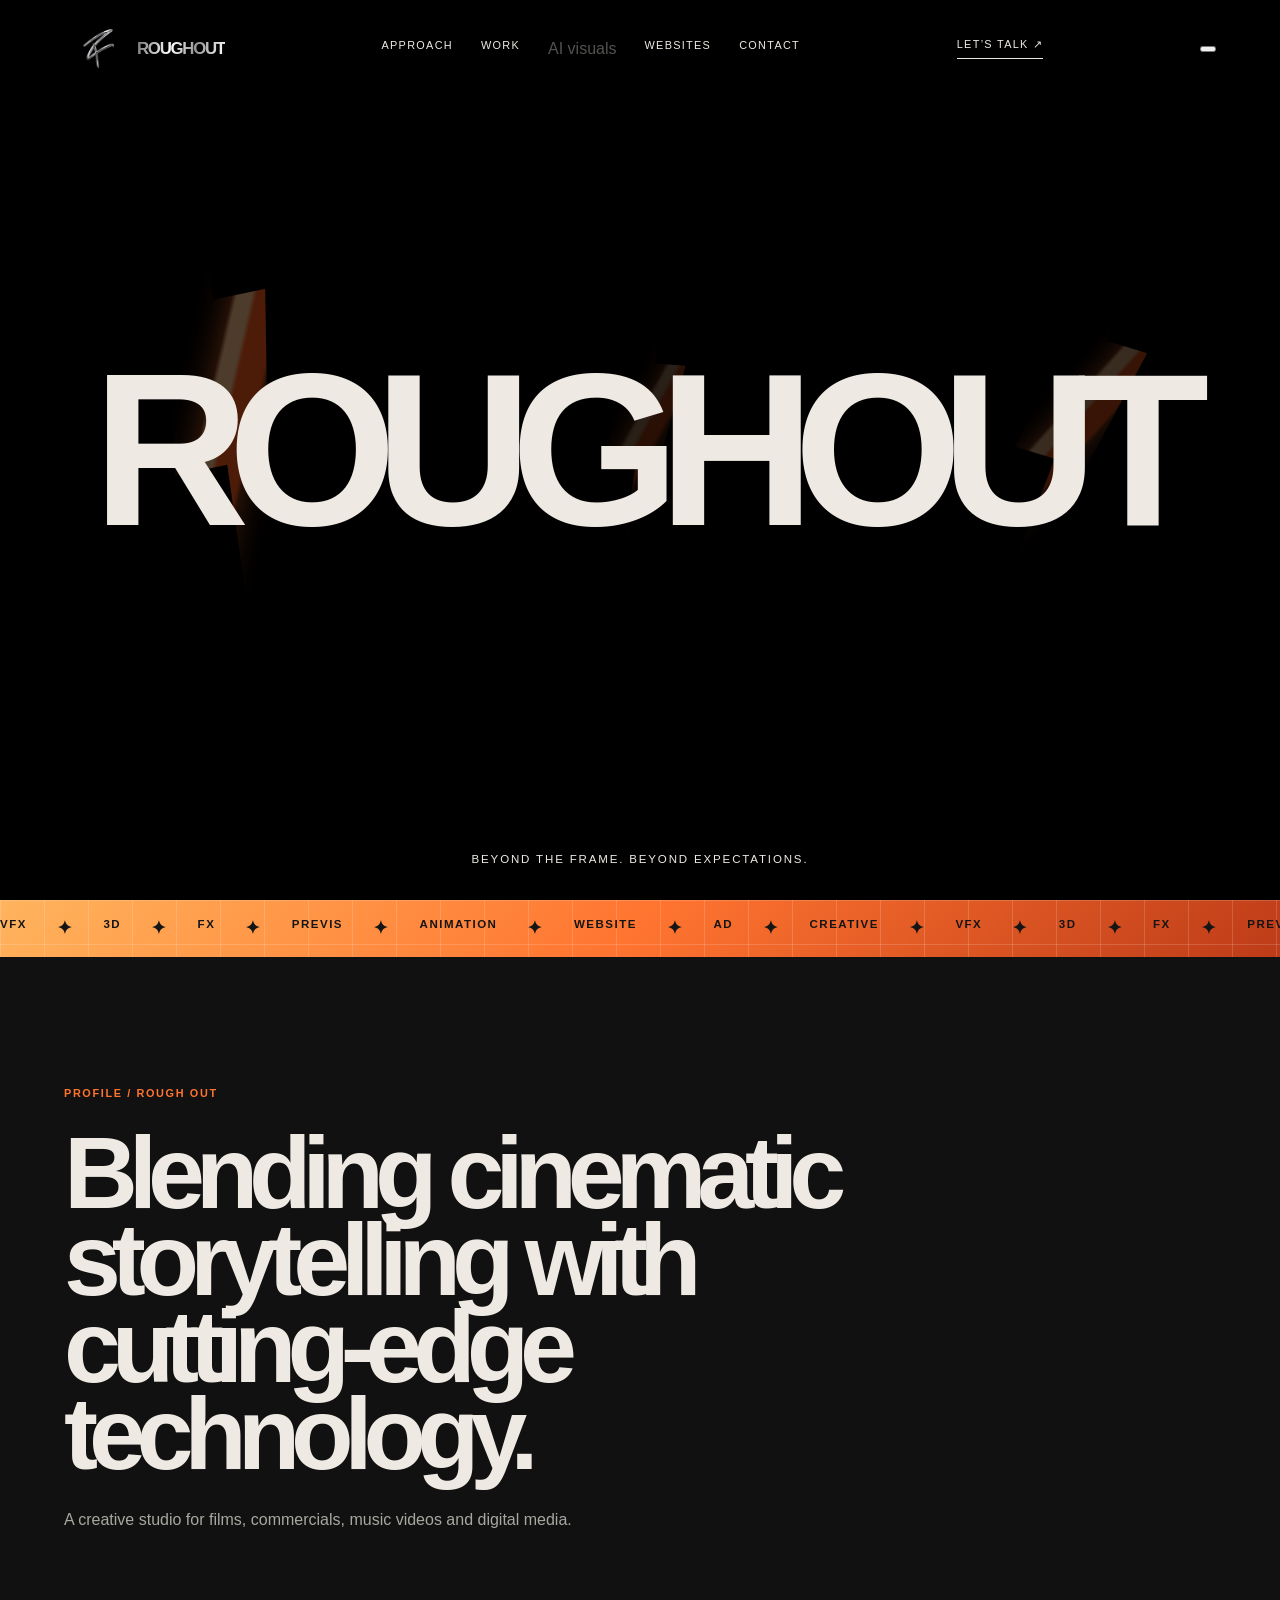
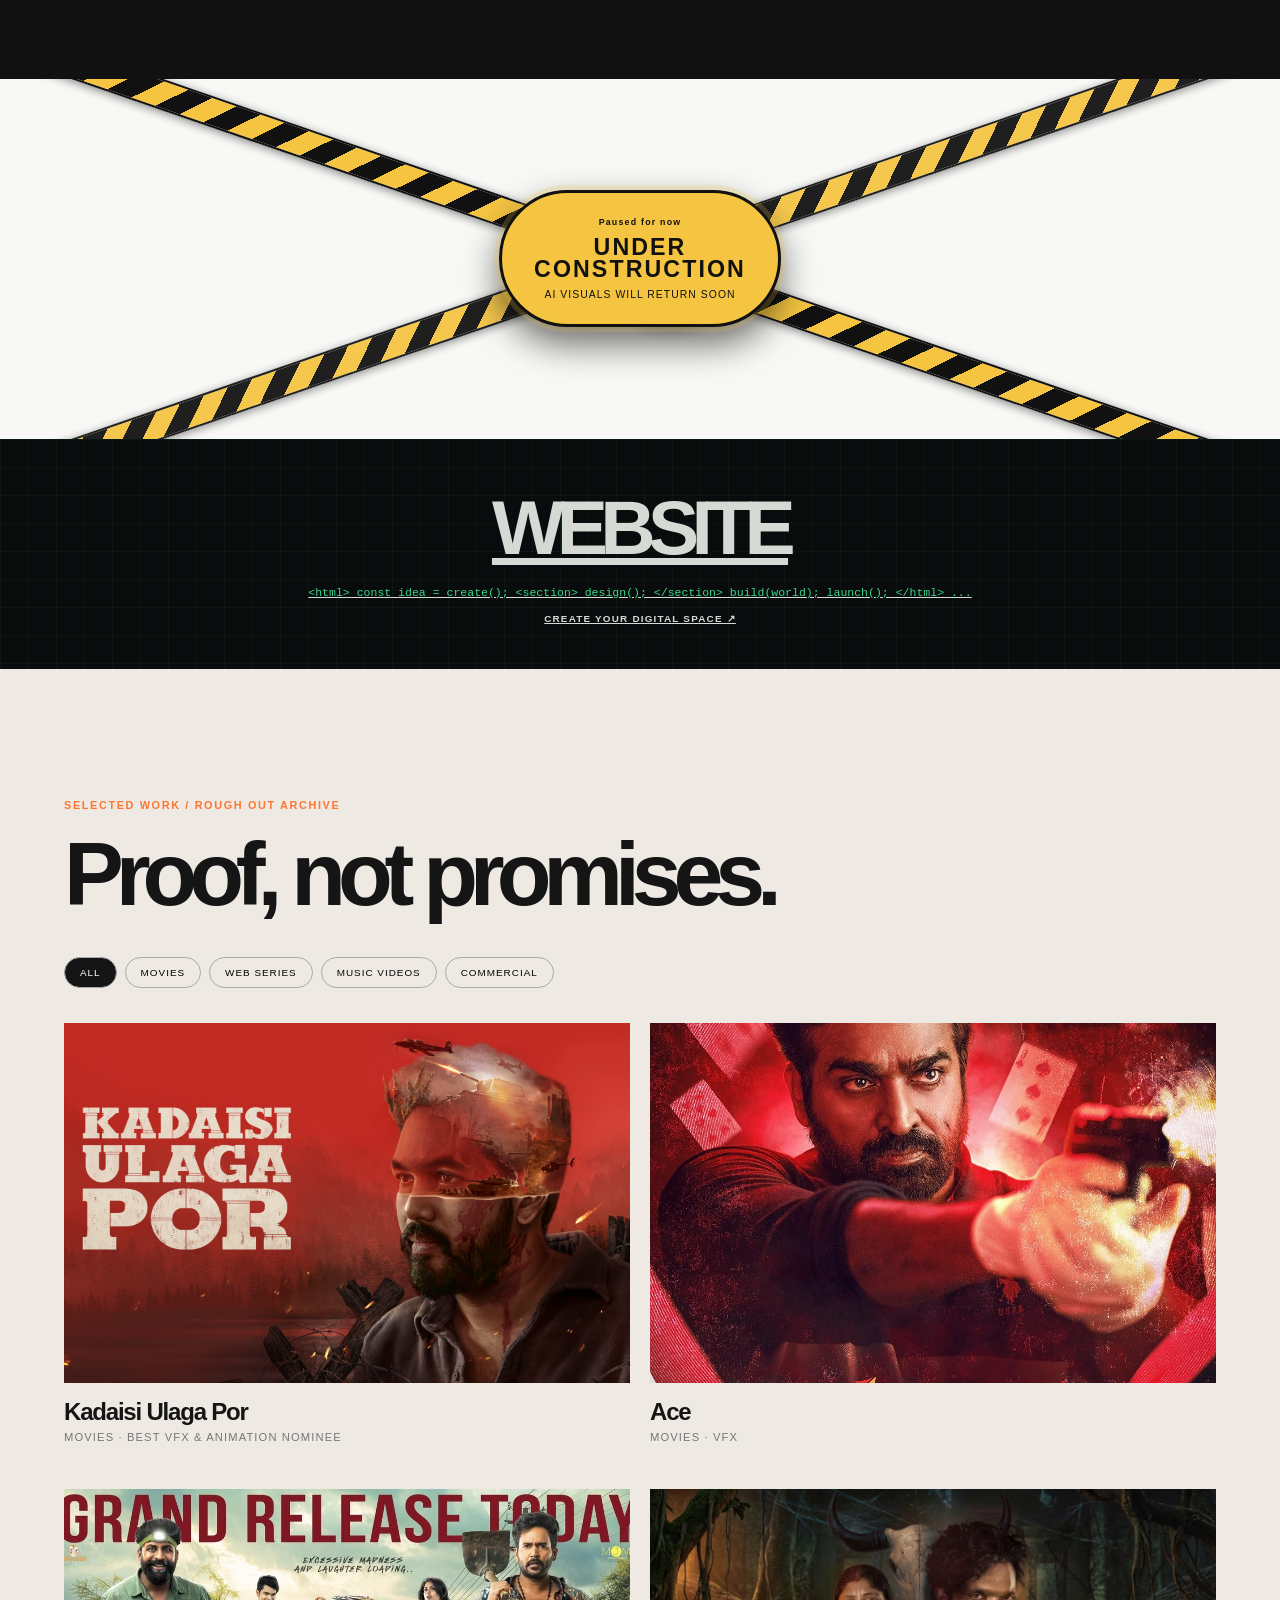
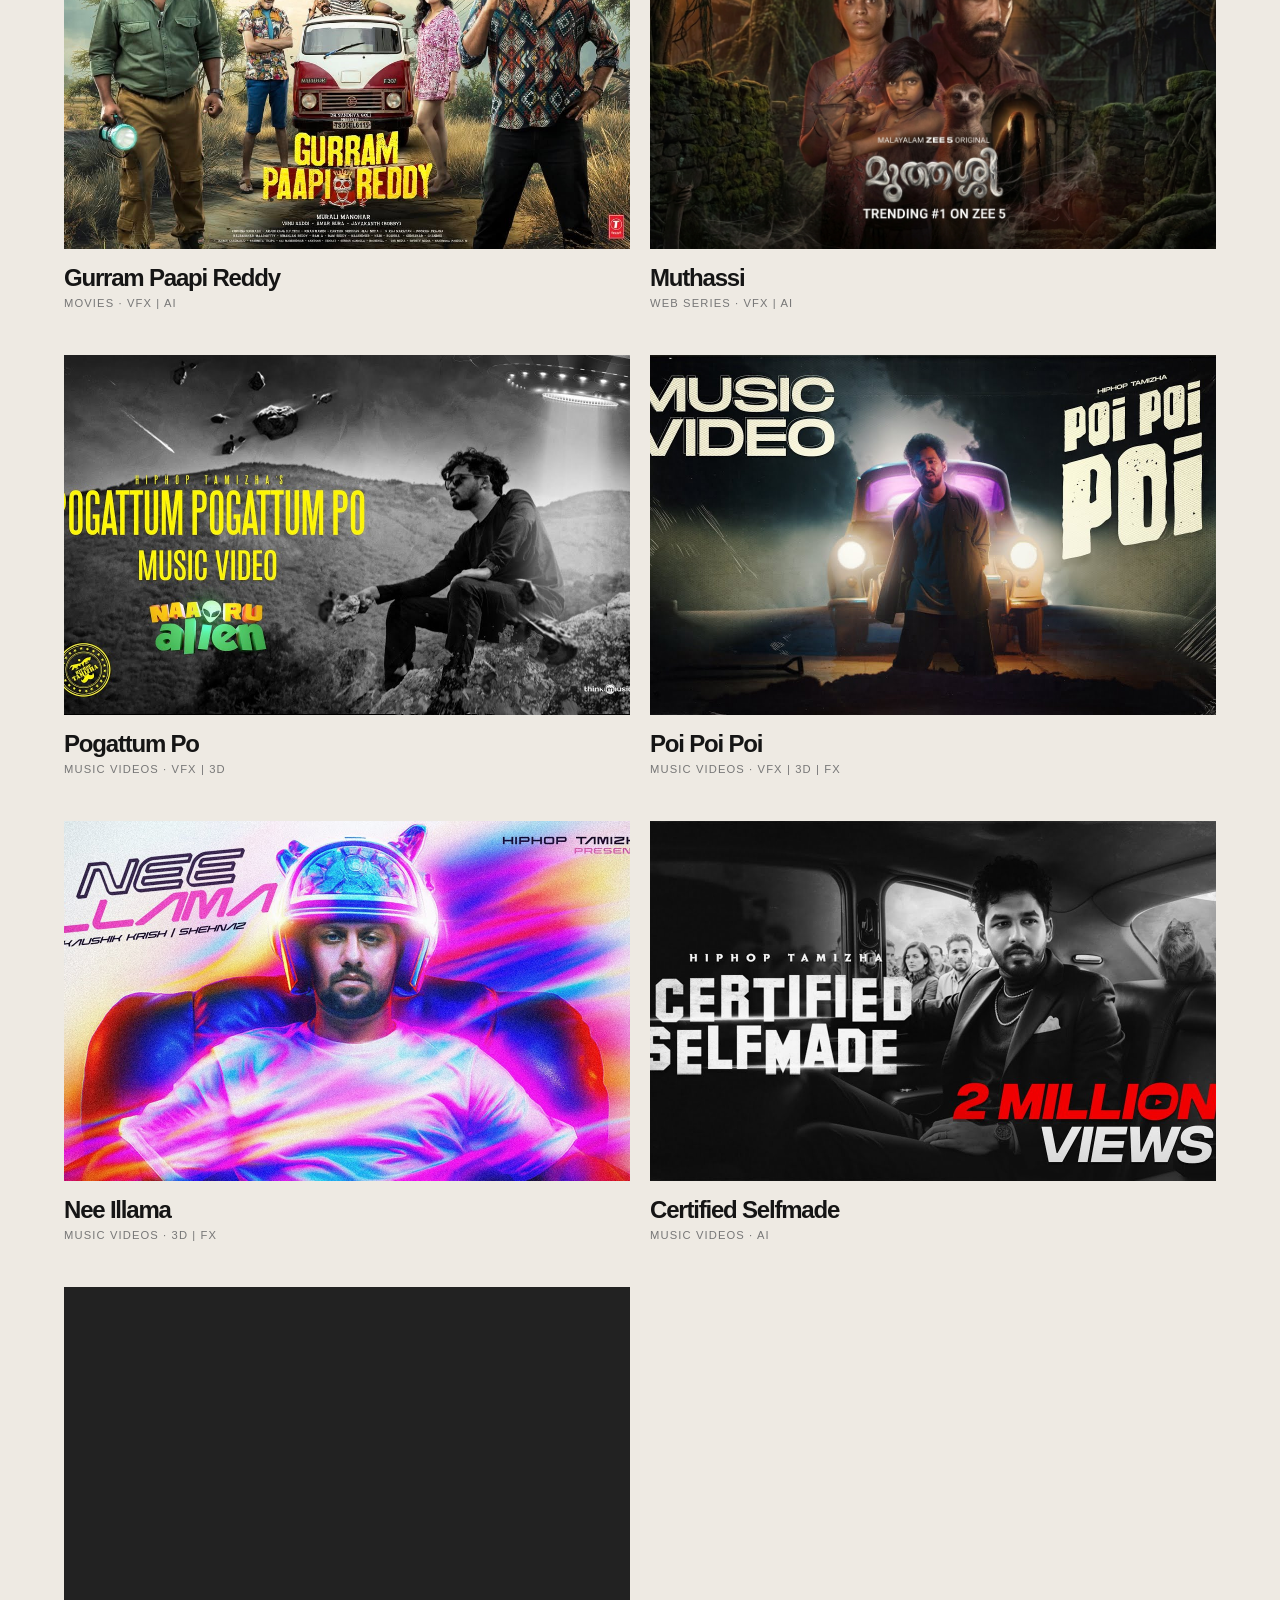
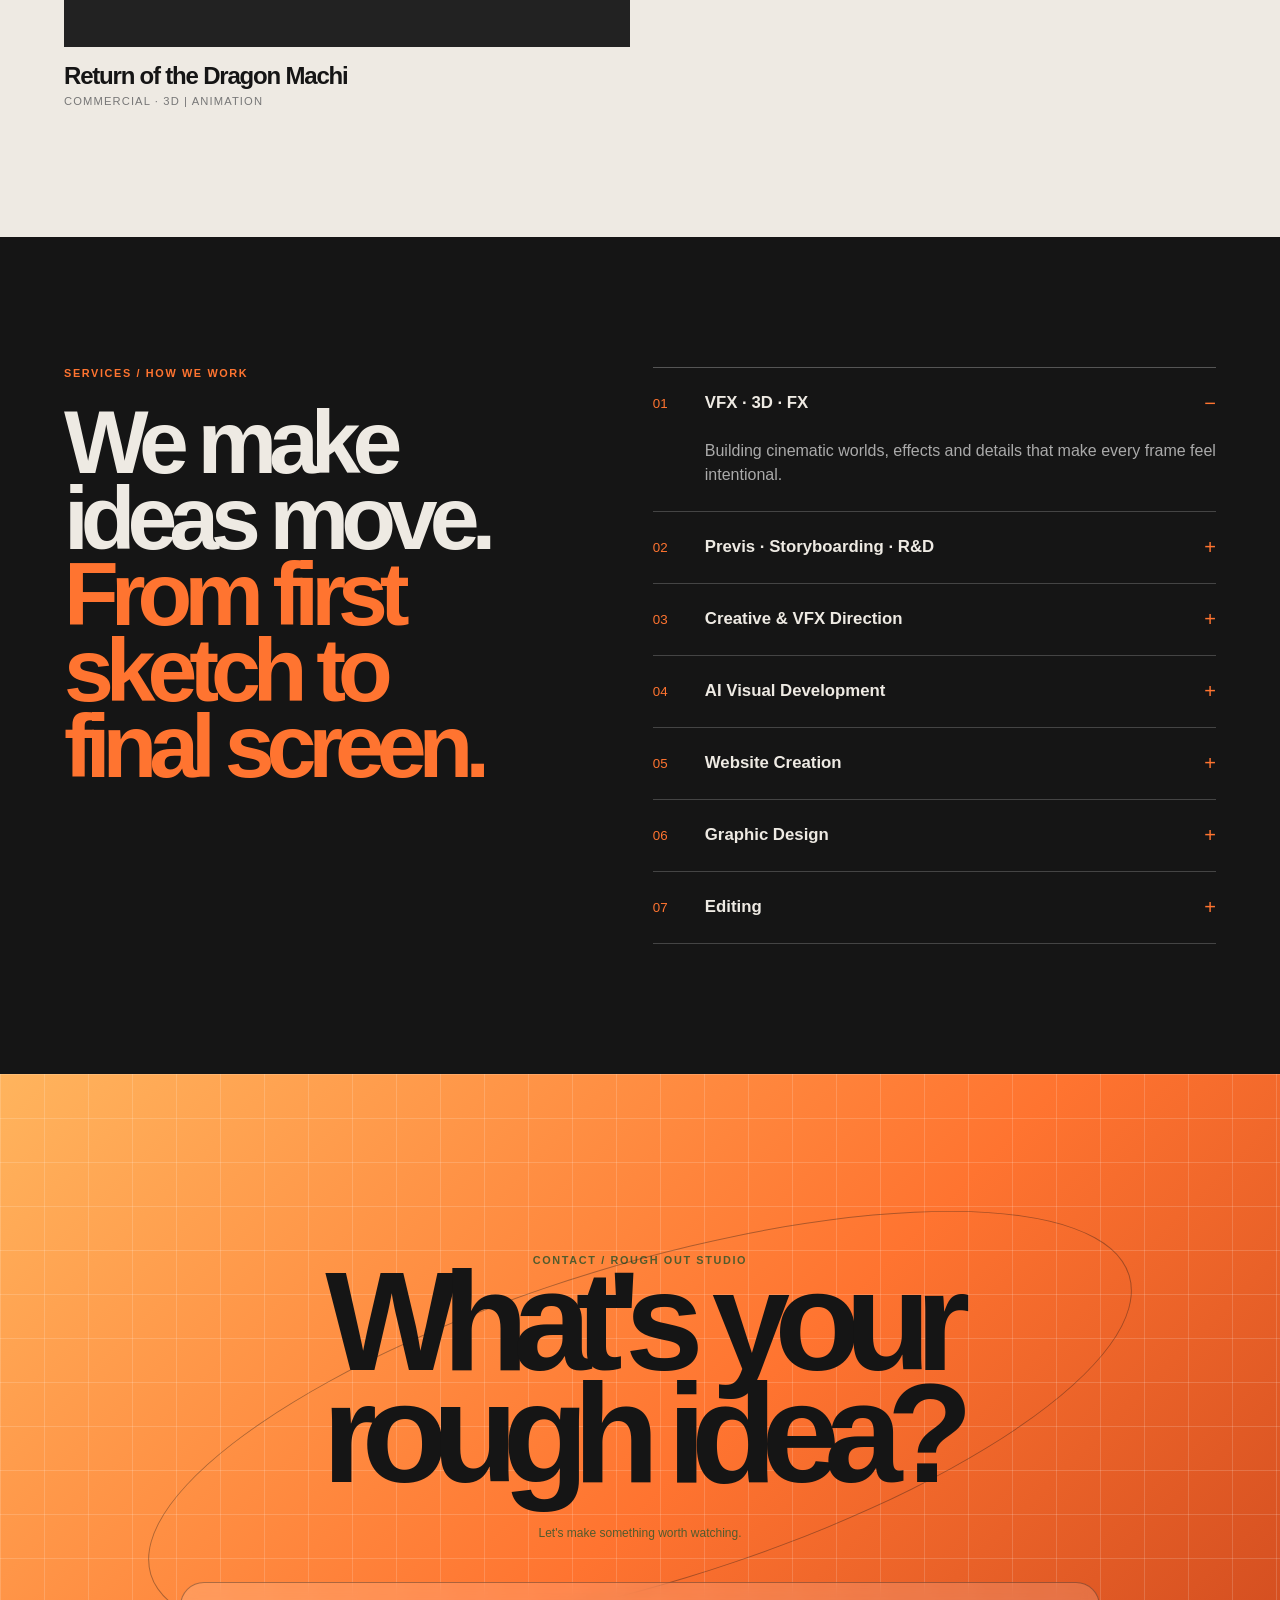
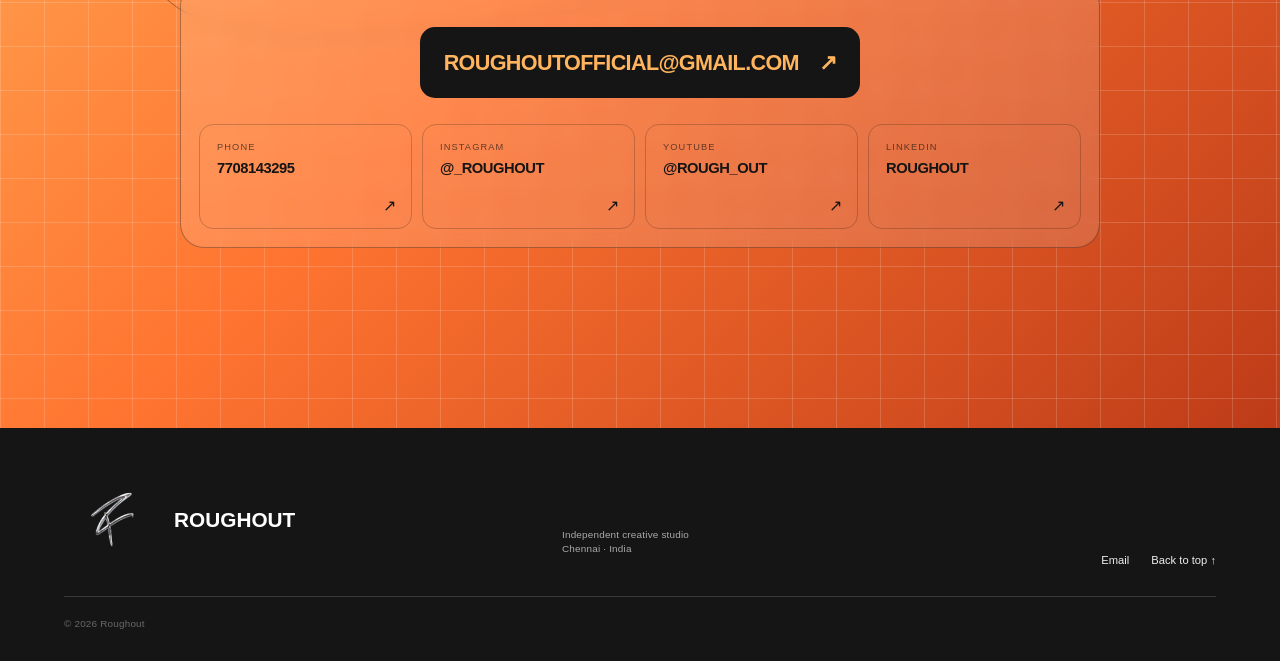
==== commit b9ef1e7c: "Restore services contact and footer sections" ====
--- a/index.html
+++ b/index.html
@@ -32,6 +32,6 @@
  <article class="card" data-cat="Music Videos"><div class="card-media"><video autoplay muted loop playsinline poster="media/images/dbowelpu4Ls-HD.jpg" src="media/videos/reelsaveapp_1784654365.mp4"></video></div><h3>Nee Illama</h3><p>Music Videos · 3D | FX</p></article>
  <article class="card" data-cat="Music Videos"><div class="card-media"><video autoplay muted loop playsinline poster="media/images/uvbQsFbGSS4-HD.jpg" src="media/videos/certified-self-made-_-hiphop-tamizha-_-official-lyric-video_90_117.mp4"></video></div><h3>Certified Selfmade</h3><p>Music Videos · AI</p></article>
 <article class="card" data-cat="Commercial"><div class="card-media"><video autoplay muted loop playsinline src="media/videos/return-of-the-dragon-machi-backdrop.mp4"></video></div><h3>Return of the Dragon Machi</h3><p>Commercial · 3D | Animation</p></article>
- </div></section>
+ </div></section><section id="approach" class="approach"><div><div class="eyebrow">Services / How we work</div><h2>We make ideas move.<br><em>From first sketch to final screen.</em></h2></div><div class="approach-list"><div class="service-item open"><button type="button" class="service-toggle" aria-expanded="true"><span>01</span><h3>VFX · 3D · FX</h3><b>−</b></button><p>Building cinematic worlds, effects and details that make every frame feel intentional.</p></div><div class="service-item"><button type="button" class="service-toggle" aria-expanded="false"><span>02</span><h3>Previs · Storyboarding · R&amp;D</h3><b>+</b></button><p hidden>Finding the visual language early, before production locks the final frame.</p></div><div class="service-item"><button type="button" class="service-toggle" aria-expanded="false"><span>03</span><h3>Creative &amp; VFX Direction</h3><b>+</b></button><p hidden>Connecting the idea, image and execution into one clear creative direction.</p></div><div class="service-item"><button type="button" class="service-toggle" aria-expanded="false"><span>04</span><h3>AI Visual Development</h3><b>+</b></button><p hidden>Using AI as a creative tool for exploration, rapid visualisation and new possibilities.</p></div><div class="service-item"><button type="button" class="service-toggle" aria-expanded="false"><span>05</span><h3>Website Creation</h3><b>+</b></button><p hidden>Designing and building distinctive websites that make a brand easy to understand and hard to forget.</p></div><div class="service-item"><button type="button" class="service-toggle" aria-expanded="false"><span>06</span><h3>Graphic Design</h3><b>+</b></button><p hidden>Creating sharp visual systems, campaign artwork and brand materials that hold together across every touchpoint.</p></div><div class="service-item"><button type="button" class="service-toggle" aria-expanded="false"><span>07</span><h3>Editing</h3><b>+</b></button><p hidden>Shaping footage into clear, rhythmic stories with precise cuts, transitions, sound and finishing.</p></div></div></section><section id="reviews" class="reviews"><div><div class="eyebrow">Client reviews</div><h2>What clients say.</h2><p>Real words from the people and teams we build with.</p></div><div class="review-grid"><article class="review-card"><span>“</span><p>Your project story and experience with Roughout will appear here.</p><footer>Client review <small>Roughout project</small></footer></article><article class="review-card"><span>“</span><p>A space for the words that capture the process, collaboration and final result.</p><footer>Client review <small>Roughout project</small></footer></article><article class="review-card"><span>“</span><p>Add the next client perspective here when the review is ready.</p><footer>Client review <small>Roughout project</small></footer></article></div></section><section id="contact" class="contact contact-section"><div class="contact-orbit" aria-hidden="true"></div><div class="eyebrow">Contact / Rough Out Studio</div><h2>What's your<br><span>rough idea?</span></h2><p class="contact-copy">Let's make something worth watching.</p><div class="contact-panel"><a class="contact-email" href="mailto:roughoutofficial@gmail.com">roughoutofficial@gmail.com <span>↗</span></a><div class="contact-links"><a href="tel:+917708143295"><small>Phone</small><strong>7708143295</strong><span>↗</span></a><a href="https://www.instagram.com/_roughout?igsi=MWw0am56cnE2NzJ0Ng==" target="_blank" rel="noreferrer"><small>Instagram</small><strong>@_roughout</strong><span>↗</span></a><a href="https://youtube.com/@rough_out?si=Ppw7ttwI5WEIKLh3" target="_blank" rel="noreferrer"><small>YouTube</small><strong>@rough_out</strong><span>↗</span></a><a href="https://www.linkedin.com/in/roughout?utm_source=share_via&utm_content=profile&utm_medium=member_ios" target="_blank" rel="noreferrer"><small>LinkedIn</small><strong>Roughout</strong><span>↗</span></a></div></div></section></main><footer class="footer site-footer"><div class="footer-brand"><img class="footer-company-logo" src="media/logo.png" alt="Rough Out logo"><strong class="footer-logo">ROUGHOUT</strong></div><p>Independent creative studio<br>Chennai · India</p><div class="footer-links"><a href="mailto:roughoutofficial@gmail.com">Email</a><a href="#top">Back to top ↑</a></div><small>© 2026 Roughout</small></footer>
 <script>document.querySelectorAll('.filters button').forEach(btn=>btn.addEventListener('click',function(){const filter=this.getAttribute('data-filter');document.querySelectorAll('.filters button').forEach(b=>b.classList.toggle('active',b===this));document.querySelectorAll('.card').forEach(card=>{const match=filter==='all'||card.getAttribute('data-cat')===filter;card.hidden=!match;card.style.display=match?'':'none'})}));document.querySelectorAll('.service-toggle').forEach(btn=>btn.addEventListener('click',function(){const item=this.closest('.service-item');if(!item)return;const wasOpen=item.classList.contains('open');document.querySelectorAll('.service-item').forEach(other=>{other.classList.remove('open');const text=other.querySelector('p');const icon=other.querySelector('b');if(text)text.hidden=true;if(icon)icon.textContent='+';const toggle=other.querySelector('.service-toggle');if(toggle)toggle.setAttribute('aria-expanded','false')});if(!wasOpen){item.classList.add('open');const text=item.querySelector('p');const icon=item.querySelector('b');if(text)text.hidden=false;if(icon)icon.textContent='−';this.setAttribute('aria-expanded','true')}}));const portal=document.querySelector('.ai-portal');if(portal){portal.addEventListener('pointermove',e=>{const r=portal.getBoundingClientRect();const d=Math.hypot(e.clientX-(r.left+r.width/2),e.clientY-(r.top+r.height/2));portal.classList.toggle('is-pulling',d<58)});portal.addEventListener('pointerleave',()=>portal.classList.remove('is-pulling'))}const mobileToggle=document.querySelector('.mobile-menu-toggle'),mobileMenu=document.querySelector('.mobile-menu');if(mobileToggle&&mobileMenu){const closeMenu=()=>{mobileMenu.classList.remove('open');mobileToggle.setAttribute('aria-expanded','false');mobileToggle.setAttribute('aria-label','Open menu')};mobileToggle.addEventListener('click',()=>{const open=mobileMenu.classList.toggle('open');mobileToggle.setAttribute('aria-expanded',String(open));mobileToggle.setAttribute('aria-label',open?'Close menu':'Open menu')});mobileMenu.querySelectorAll('a').forEach(link=>link.addEventListener('click',closeMenu));mobileMenu.querySelector('[data-close-menu]')?.addEventListener('click',closeMenu)}
 </script></body></html>
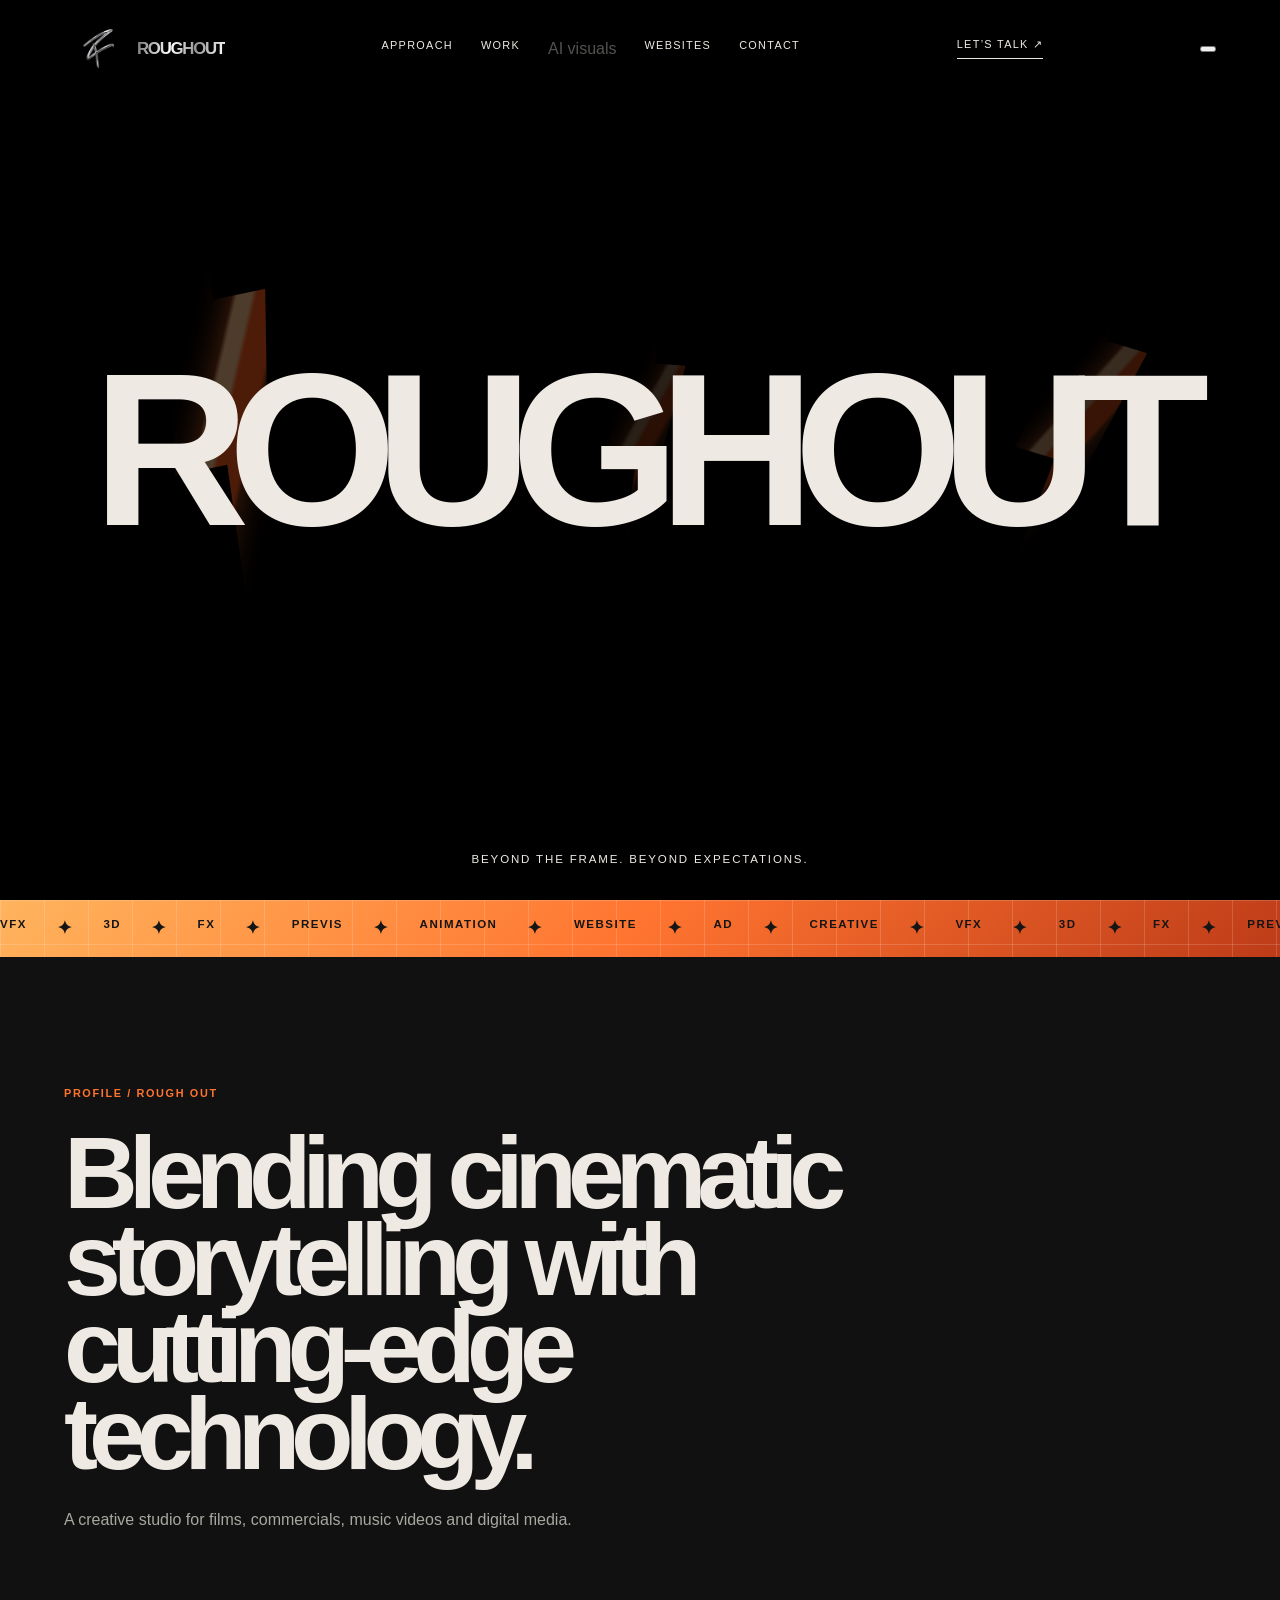
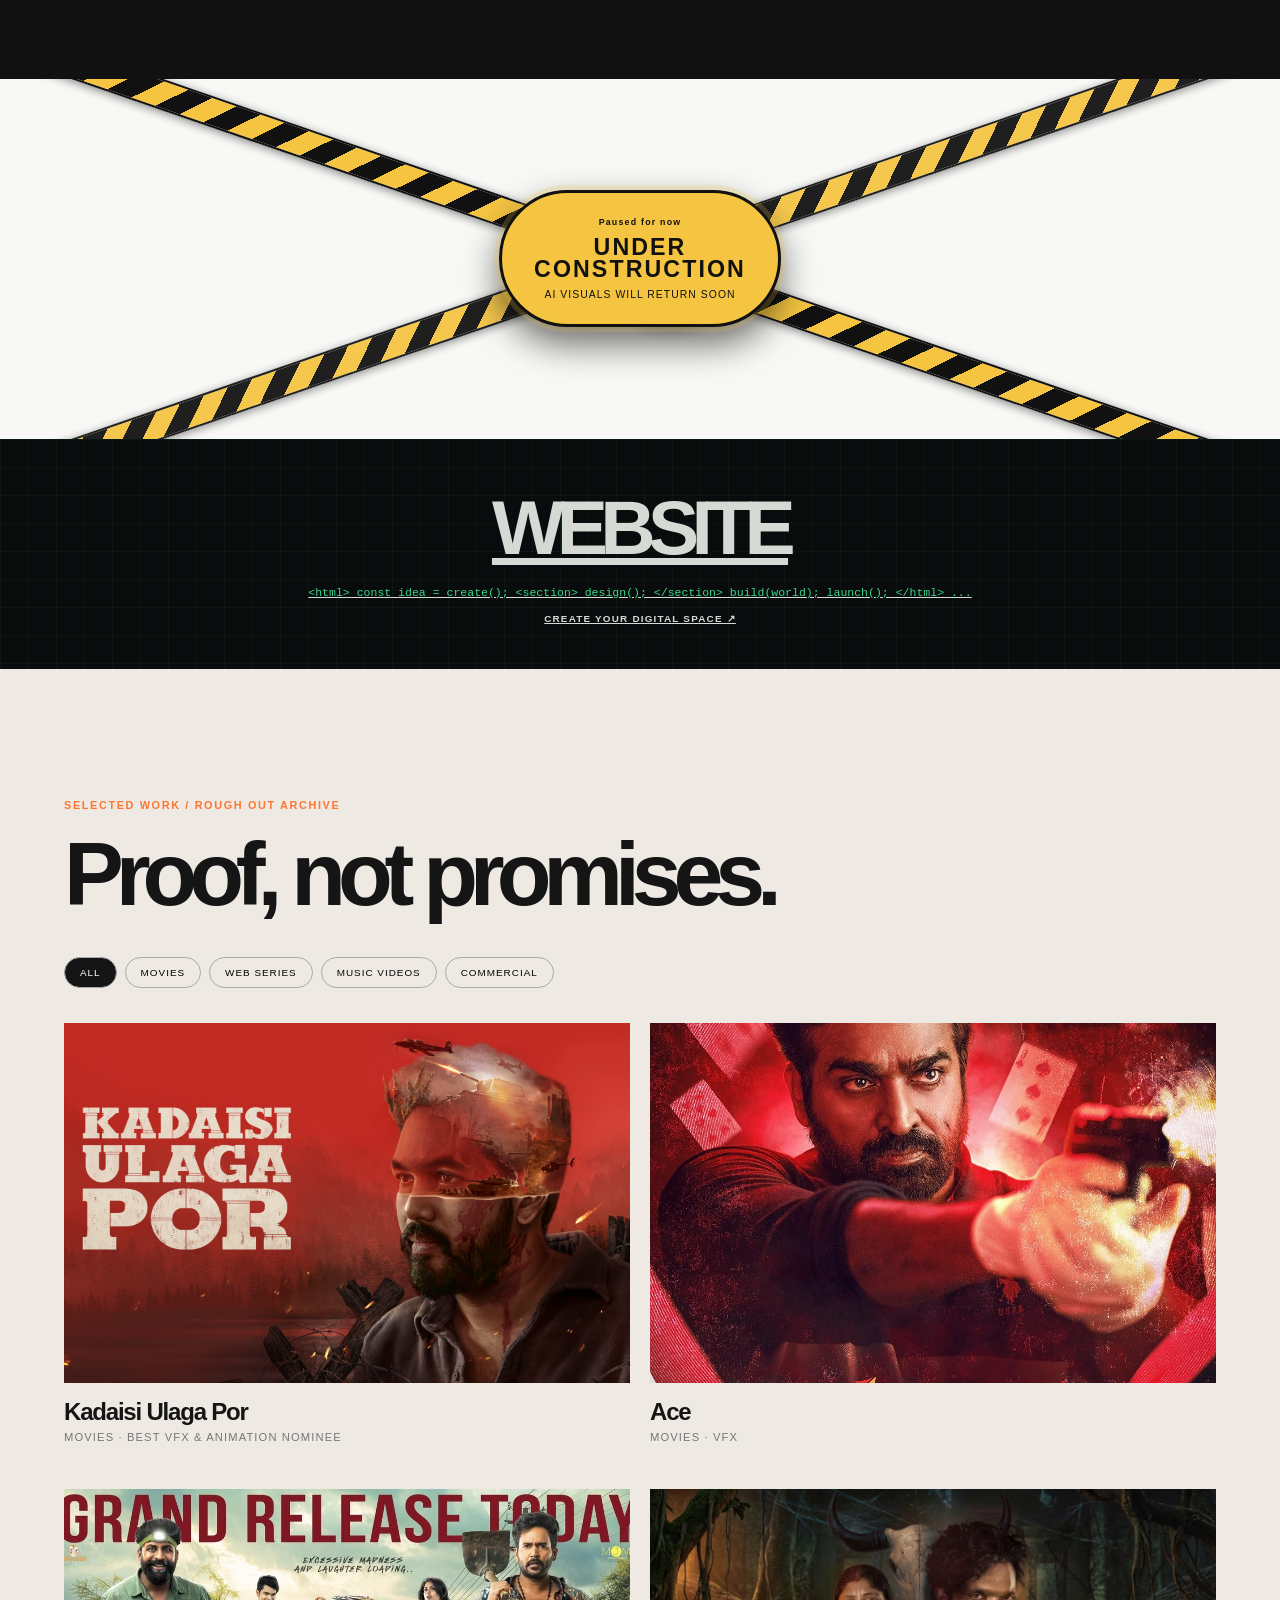
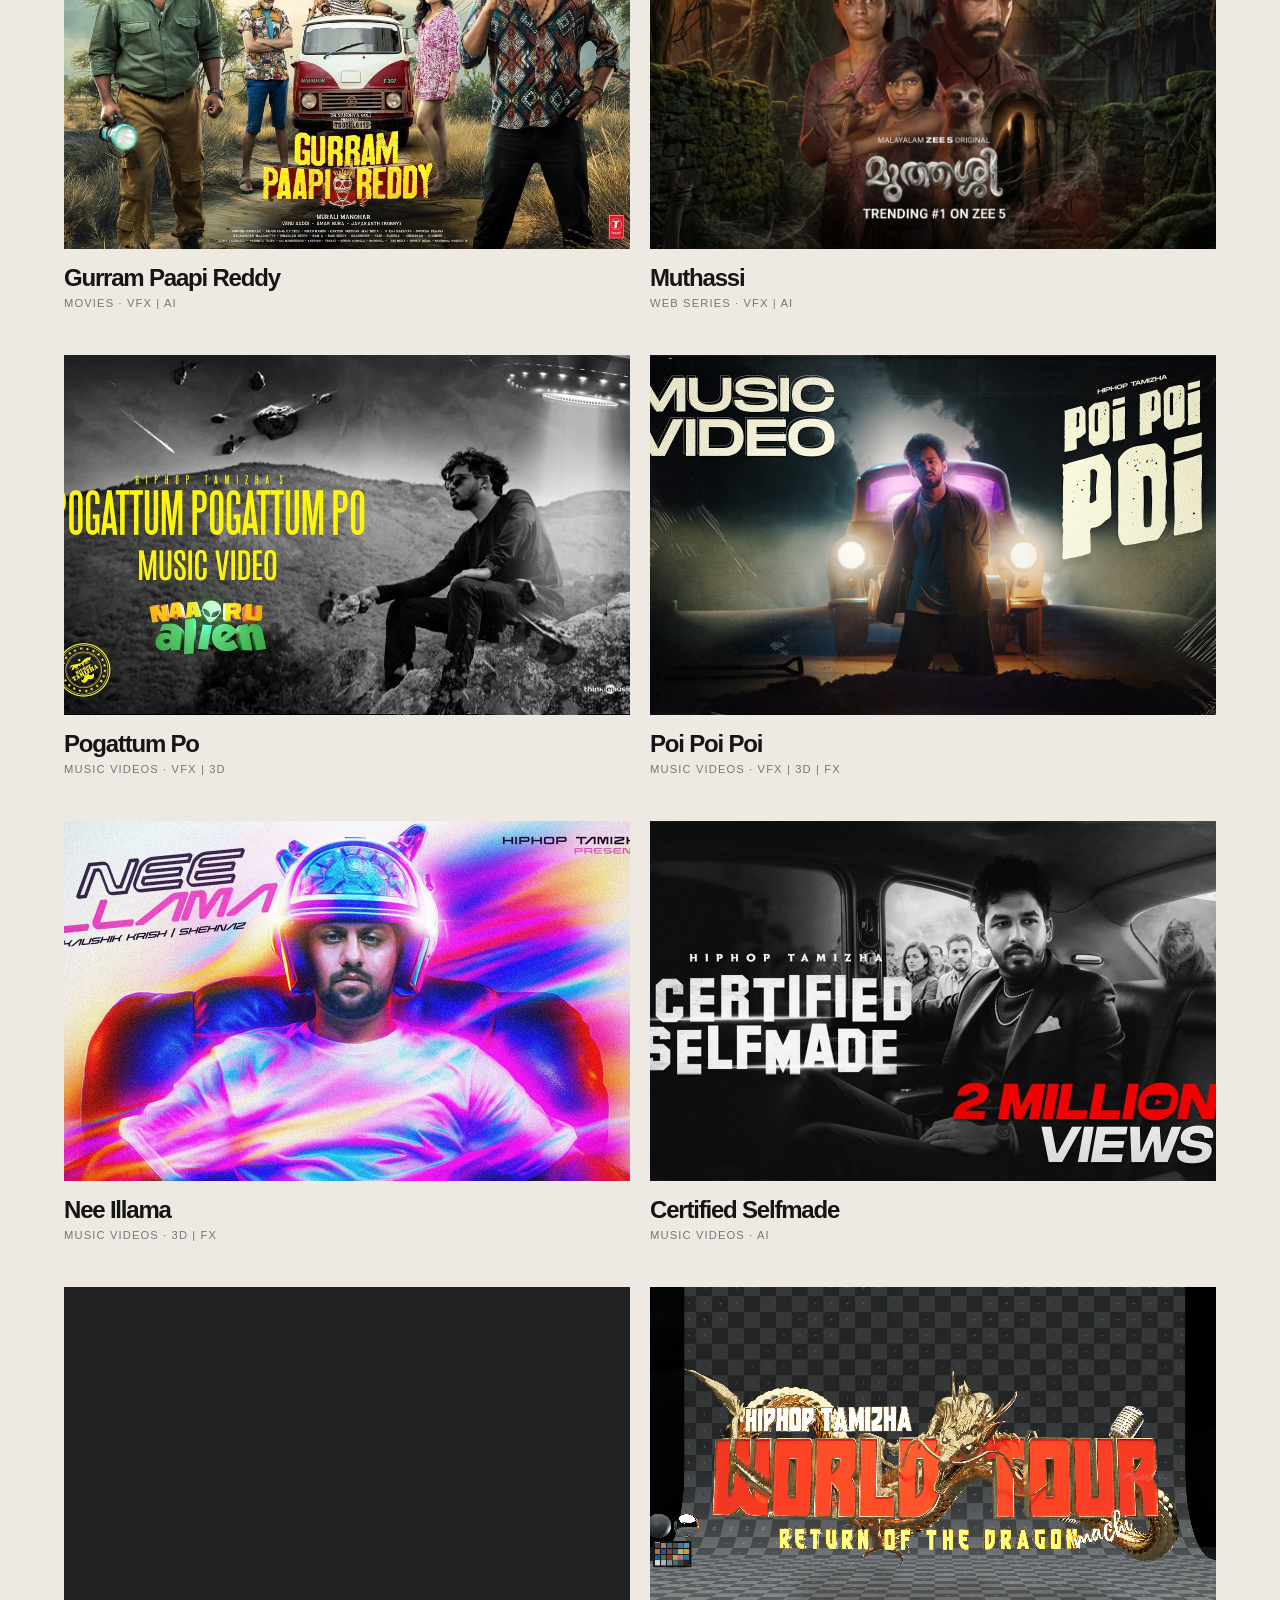
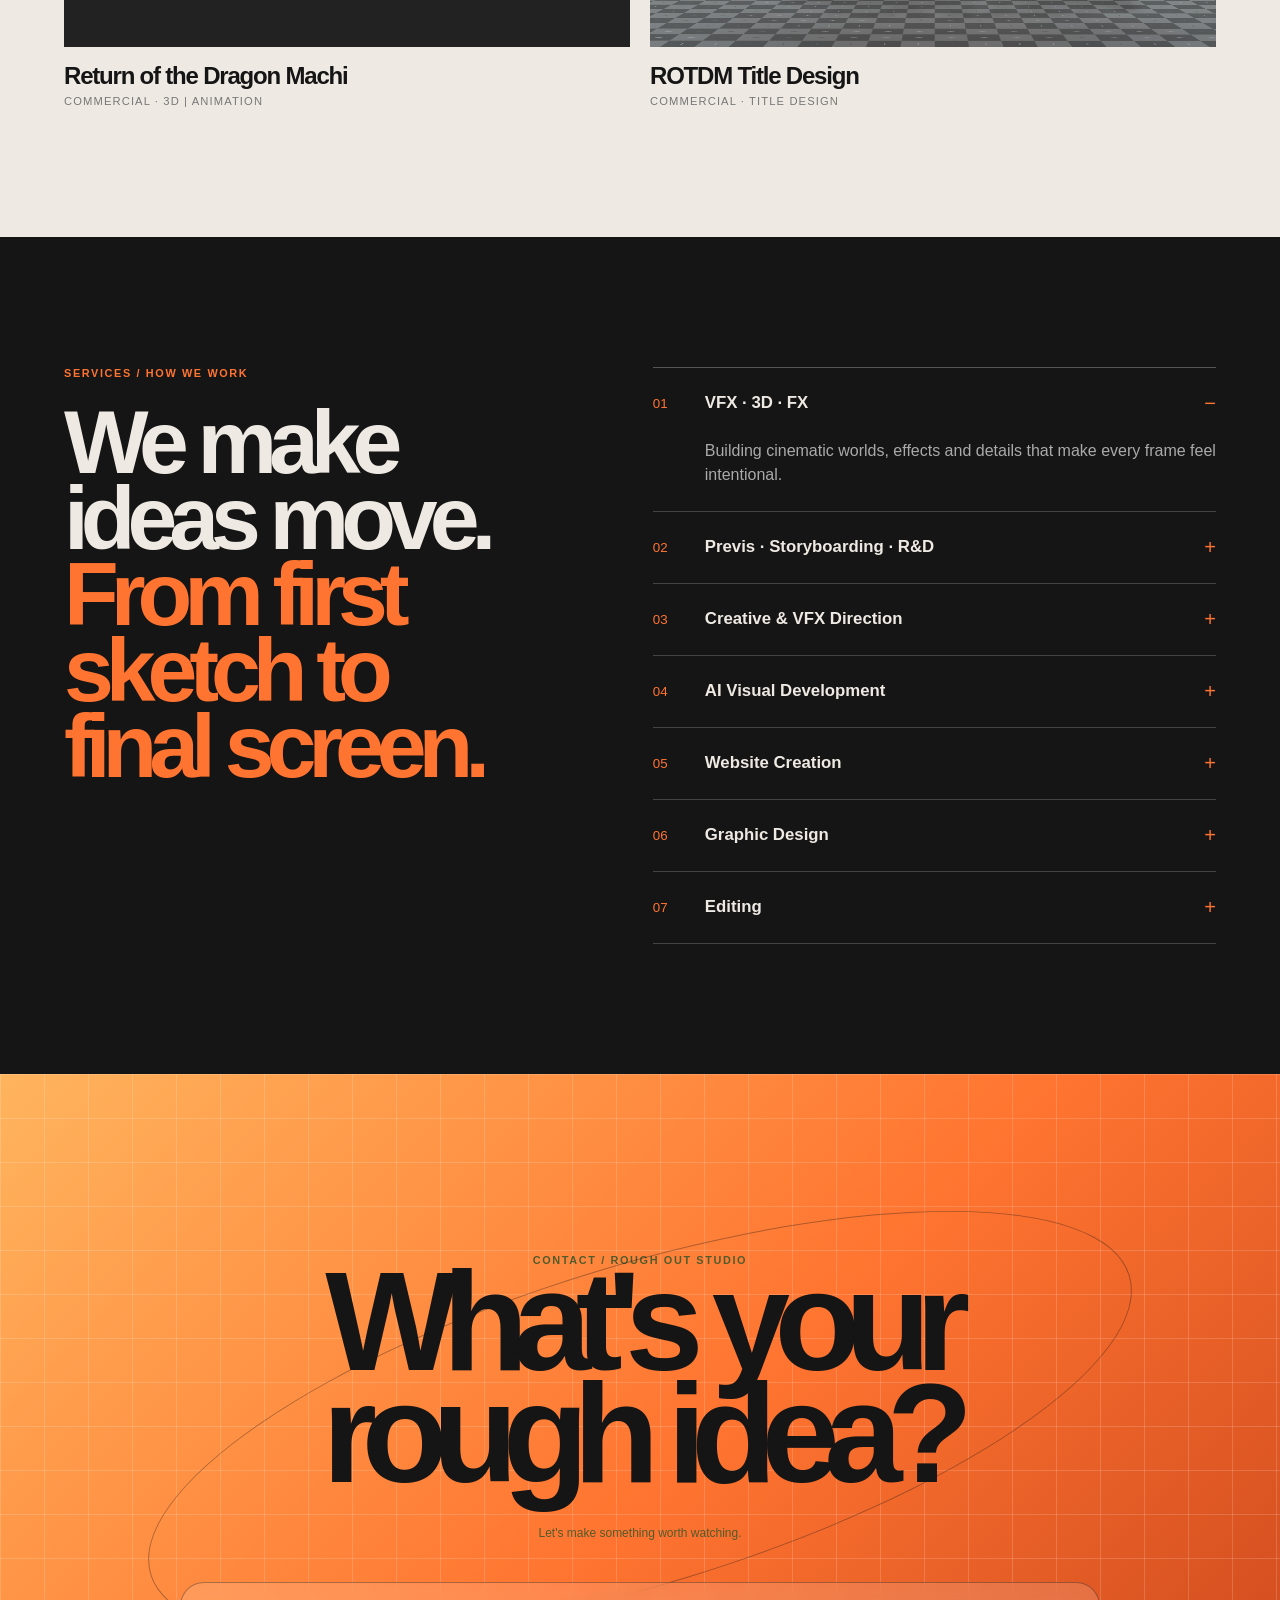
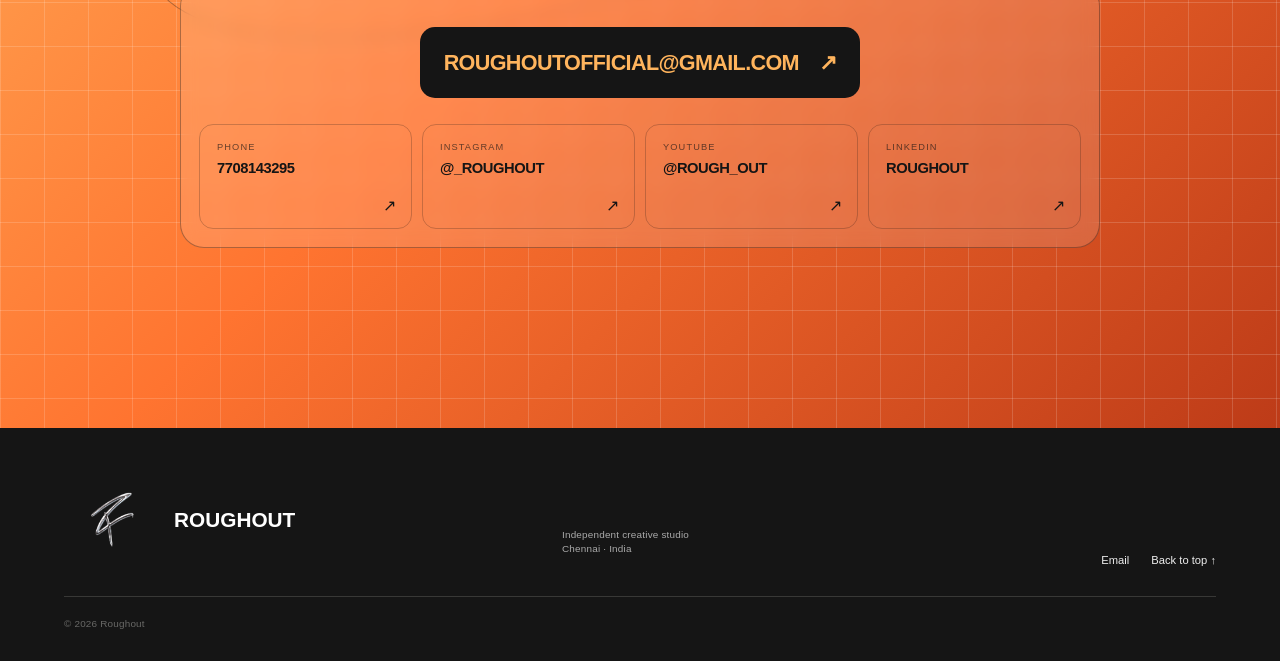
==== commit 8c998c8a: "Restore ROTDM title design commercial project" ====
--- a/index.html
+++ b/index.html
@@ -32,6 +32,7 @@
  <article class="card" data-cat="Music Videos"><div class="card-media"><video autoplay muted loop playsinline poster="media/images/dbowelpu4Ls-HD.jpg" src="media/videos/reelsaveapp_1784654365.mp4"></video></div><h3>Nee Illama</h3><p>Music Videos · 3D | FX</p></article>
  <article class="card" data-cat="Music Videos"><div class="card-media"><video autoplay muted loop playsinline poster="media/images/uvbQsFbGSS4-HD.jpg" src="media/videos/certified-self-made-_-hiphop-tamizha-_-official-lyric-video_90_117.mp4"></video></div><h3>Certified Selfmade</h3><p>Music Videos · AI</p></article>
 <article class="card" data-cat="Commercial"><div class="card-media"><video autoplay muted loop playsinline src="media/videos/return-of-the-dragon-machi-backdrop.mp4"></video></div><h3>Return of the Dragon Machi</h3><p>Commercial · 3D | Animation</p></article>
+ <article class="card" data-cat="Commercial"><div class="card-media"><video autoplay muted loop playsinline poster="media/images/rotdm-title-poster.jpg" src="media/videos/Rotdm%20Title.mp4"></video></div><h3>ROTDM Title Design</h3><p>Commercial · Title Design</p></article>
  </div></section><section id="approach" class="approach"><div><div class="eyebrow">Services / How we work</div><h2>We make ideas move.<br><em>From first sketch to final screen.</em></h2></div><div class="approach-list"><div class="service-item open"><button type="button" class="service-toggle" aria-expanded="true"><span>01</span><h3>VFX · 3D · FX</h3><b>−</b></button><p>Building cinematic worlds, effects and details that make every frame feel intentional.</p></div><div class="service-item"><button type="button" class="service-toggle" aria-expanded="false"><span>02</span><h3>Previs · Storyboarding · R&amp;D</h3><b>+</b></button><p hidden>Finding the visual language early, before production locks the final frame.</p></div><div class="service-item"><button type="button" class="service-toggle" aria-expanded="false"><span>03</span><h3>Creative &amp; VFX Direction</h3><b>+</b></button><p hidden>Connecting the idea, image and execution into one clear creative direction.</p></div><div class="service-item"><button type="button" class="service-toggle" aria-expanded="false"><span>04</span><h3>AI Visual Development</h3><b>+</b></button><p hidden>Using AI as a creative tool for exploration, rapid visualisation and new possibilities.</p></div><div class="service-item"><button type="button" class="service-toggle" aria-expanded="false"><span>05</span><h3>Website Creation</h3><b>+</b></button><p hidden>Designing and building distinctive websites that make a brand easy to understand and hard to forget.</p></div><div class="service-item"><button type="button" class="service-toggle" aria-expanded="false"><span>06</span><h3>Graphic Design</h3><b>+</b></button><p hidden>Creating sharp visual systems, campaign artwork and brand materials that hold together across every touchpoint.</p></div><div class="service-item"><button type="button" class="service-toggle" aria-expanded="false"><span>07</span><h3>Editing</h3><b>+</b></button><p hidden>Shaping footage into clear, rhythmic stories with precise cuts, transitions, sound and finishing.</p></div></div></section><section id="reviews" class="reviews"><div><div class="eyebrow">Client reviews</div><h2>What clients say.</h2><p>Real words from the people and teams we build with.</p></div><div class="review-grid"><article class="review-card"><span>“</span><p>Your project story and experience with Roughout will appear here.</p><footer>Client review <small>Roughout project</small></footer></article><article class="review-card"><span>“</span><p>A space for the words that capture the process, collaboration and final result.</p><footer>Client review <small>Roughout project</small></footer></article><article class="review-card"><span>“</span><p>Add the next client perspective here when the review is ready.</p><footer>Client review <small>Roughout project</small></footer></article></div></section><section id="contact" class="contact contact-section"><div class="contact-orbit" aria-hidden="true"></div><div class="eyebrow">Contact / Rough Out Studio</div><h2>What's your<br><span>rough idea?</span></h2><p class="contact-copy">Let's make something worth watching.</p><div class="contact-panel"><a class="contact-email" href="mailto:roughoutofficial@gmail.com">roughoutofficial@gmail.com <span>↗</span></a><div class="contact-links"><a href="tel:+917708143295"><small>Phone</small><strong>7708143295</strong><span>↗</span></a><a href="https://www.instagram.com/_roughout?igsi=MWw0am56cnE2NzJ0Ng==" target="_blank" rel="noreferrer"><small>Instagram</small><strong>@_roughout</strong><span>↗</span></a><a href="https://youtube.com/@rough_out?si=Ppw7ttwI5WEIKLh3" target="_blank" rel="noreferrer"><small>YouTube</small><strong>@rough_out</strong><span>↗</span></a><a href="https://www.linkedin.com/in/roughout?utm_source=share_via&utm_content=profile&utm_medium=member_ios" target="_blank" rel="noreferrer"><small>LinkedIn</small><strong>Roughout</strong><span>↗</span></a></div></div></section></main><footer class="footer site-footer"><div class="footer-brand"><img class="footer-company-logo" src="media/logo.png" alt="Rough Out logo"><strong class="footer-logo">ROUGHOUT</strong></div><p>Independent creative studio<br>Chennai · India</p><div class="footer-links"><a href="mailto:roughoutofficial@gmail.com">Email</a><a href="#top">Back to top ↑</a></div><small>© 2026 Roughout</small></footer>
 <script>document.querySelectorAll('.filters button').forEach(btn=>btn.addEventListener('click',function(){const filter=this.getAttribute('data-filter');document.querySelectorAll('.filters button').forEach(b=>b.classList.toggle('active',b===this));document.querySelectorAll('.card').forEach(card=>{const match=filter==='all'||card.getAttribute('data-cat')===filter;card.hidden=!match;card.style.display=match?'':'none'})}));document.querySelectorAll('.service-toggle').forEach(btn=>btn.addEventListener('click',function(){const item=this.closest('.service-item');if(!item)return;const wasOpen=item.classList.contains('open');document.querySelectorAll('.service-item').forEach(other=>{other.classList.remove('open');const text=other.querySelector('p');const icon=other.querySelector('b');if(text)text.hidden=true;if(icon)icon.textContent='+';const toggle=other.querySelector('.service-toggle');if(toggle)toggle.setAttribute('aria-expanded','false')});if(!wasOpen){item.classList.add('open');const text=item.querySelector('p');const icon=item.querySelector('b');if(text)text.hidden=false;if(icon)icon.textContent='−';this.setAttribute('aria-expanded','true')}}));const portal=document.querySelector('.ai-portal');if(portal){portal.addEventListener('pointermove',e=>{const r=portal.getBoundingClientRect();const d=Math.hypot(e.clientX-(r.left+r.width/2),e.clientY-(r.top+r.height/2));portal.classList.toggle('is-pulling',d<58)});portal.addEventListener('pointerleave',()=>portal.classList.remove('is-pulling'))}const mobileToggle=document.querySelector('.mobile-menu-toggle'),mobileMenu=document.querySelector('.mobile-menu');if(mobileToggle&&mobileMenu){const closeMenu=()=>{mobileMenu.classList.remove('open');mobileToggle.setAttribute('aria-expanded','false');mobileToggle.setAttribute('aria-label','Open menu')};mobileToggle.addEventListener('click',()=>{const open=mobileMenu.classList.toggle('open');mobileToggle.setAttribute('aria-expanded',String(open));mobileToggle.setAttribute('aria-label',open?'Close menu':'Open menu')});mobileMenu.querySelectorAll('a').forEach(link=>link.addEventListener('click',closeMenu));mobileMenu.querySelector('[data-close-menu]')?.addEventListener('click',closeMenu)}
 </script></body></html>
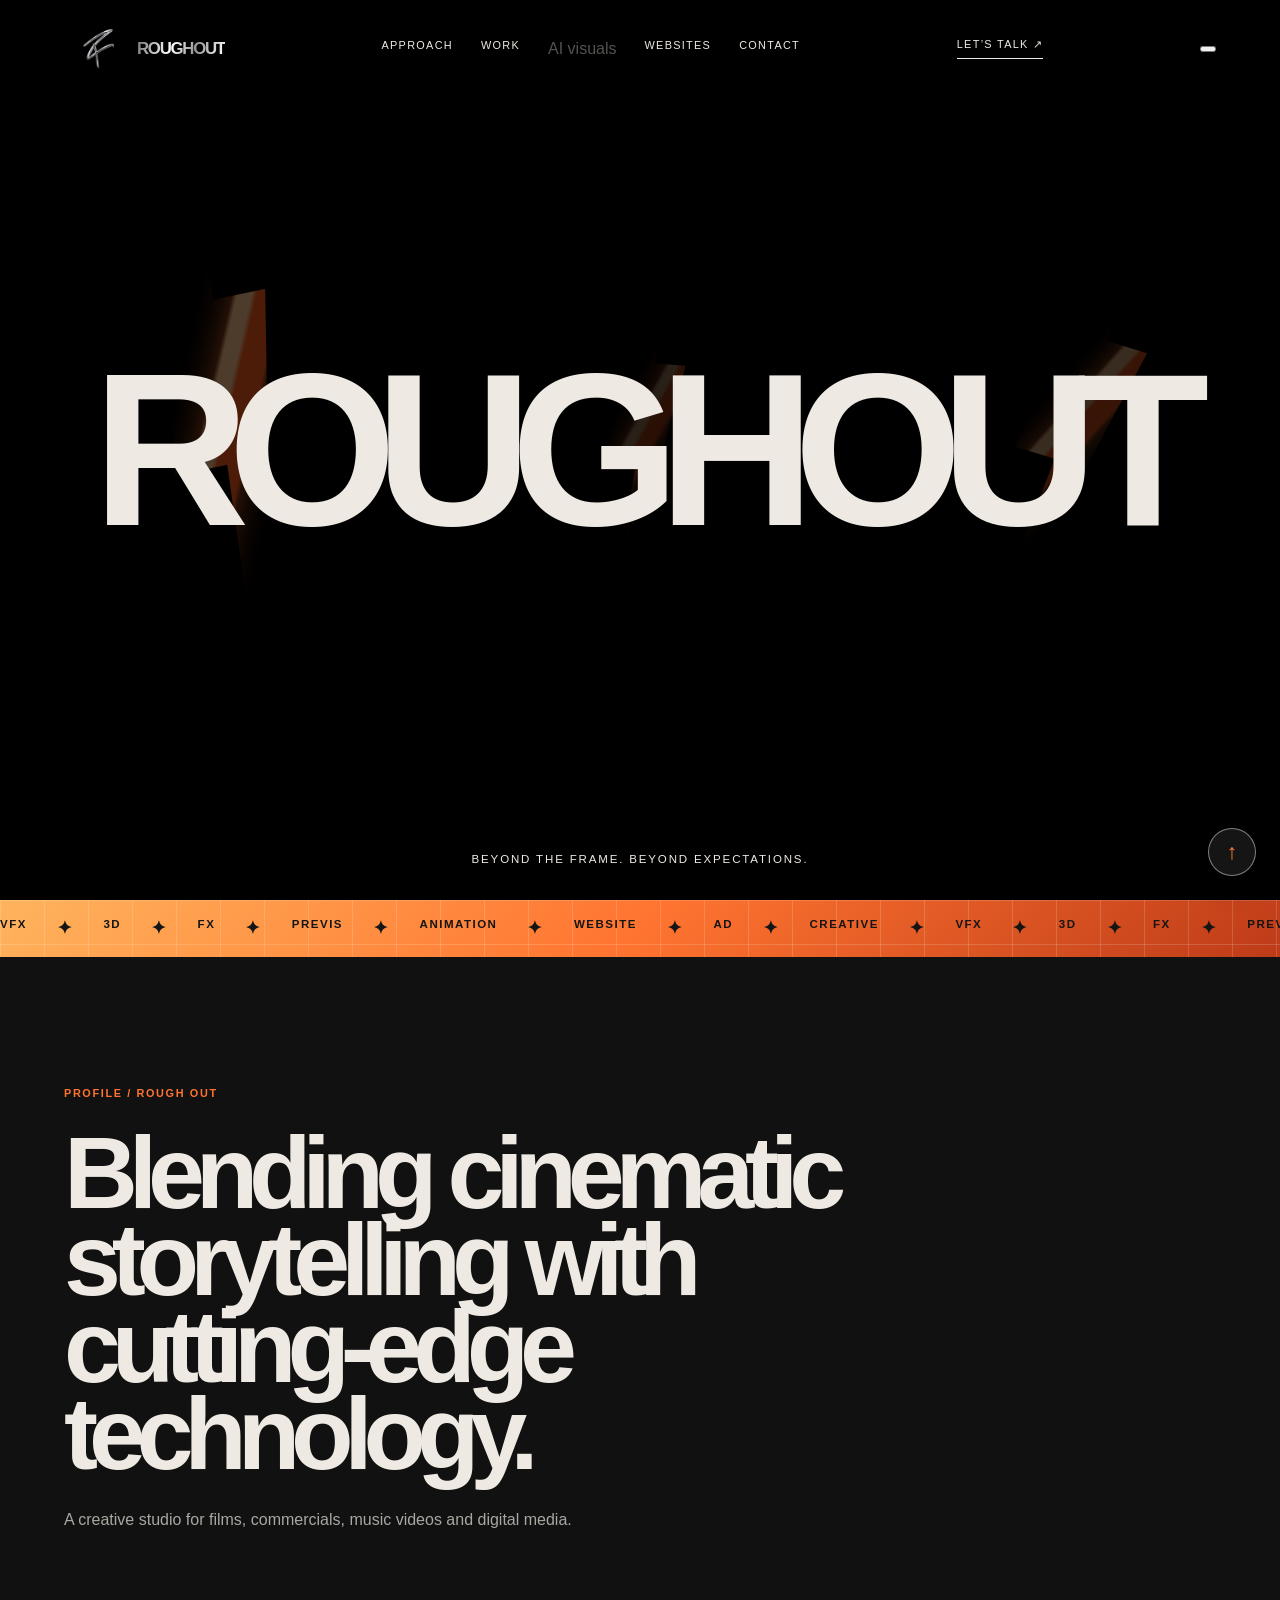
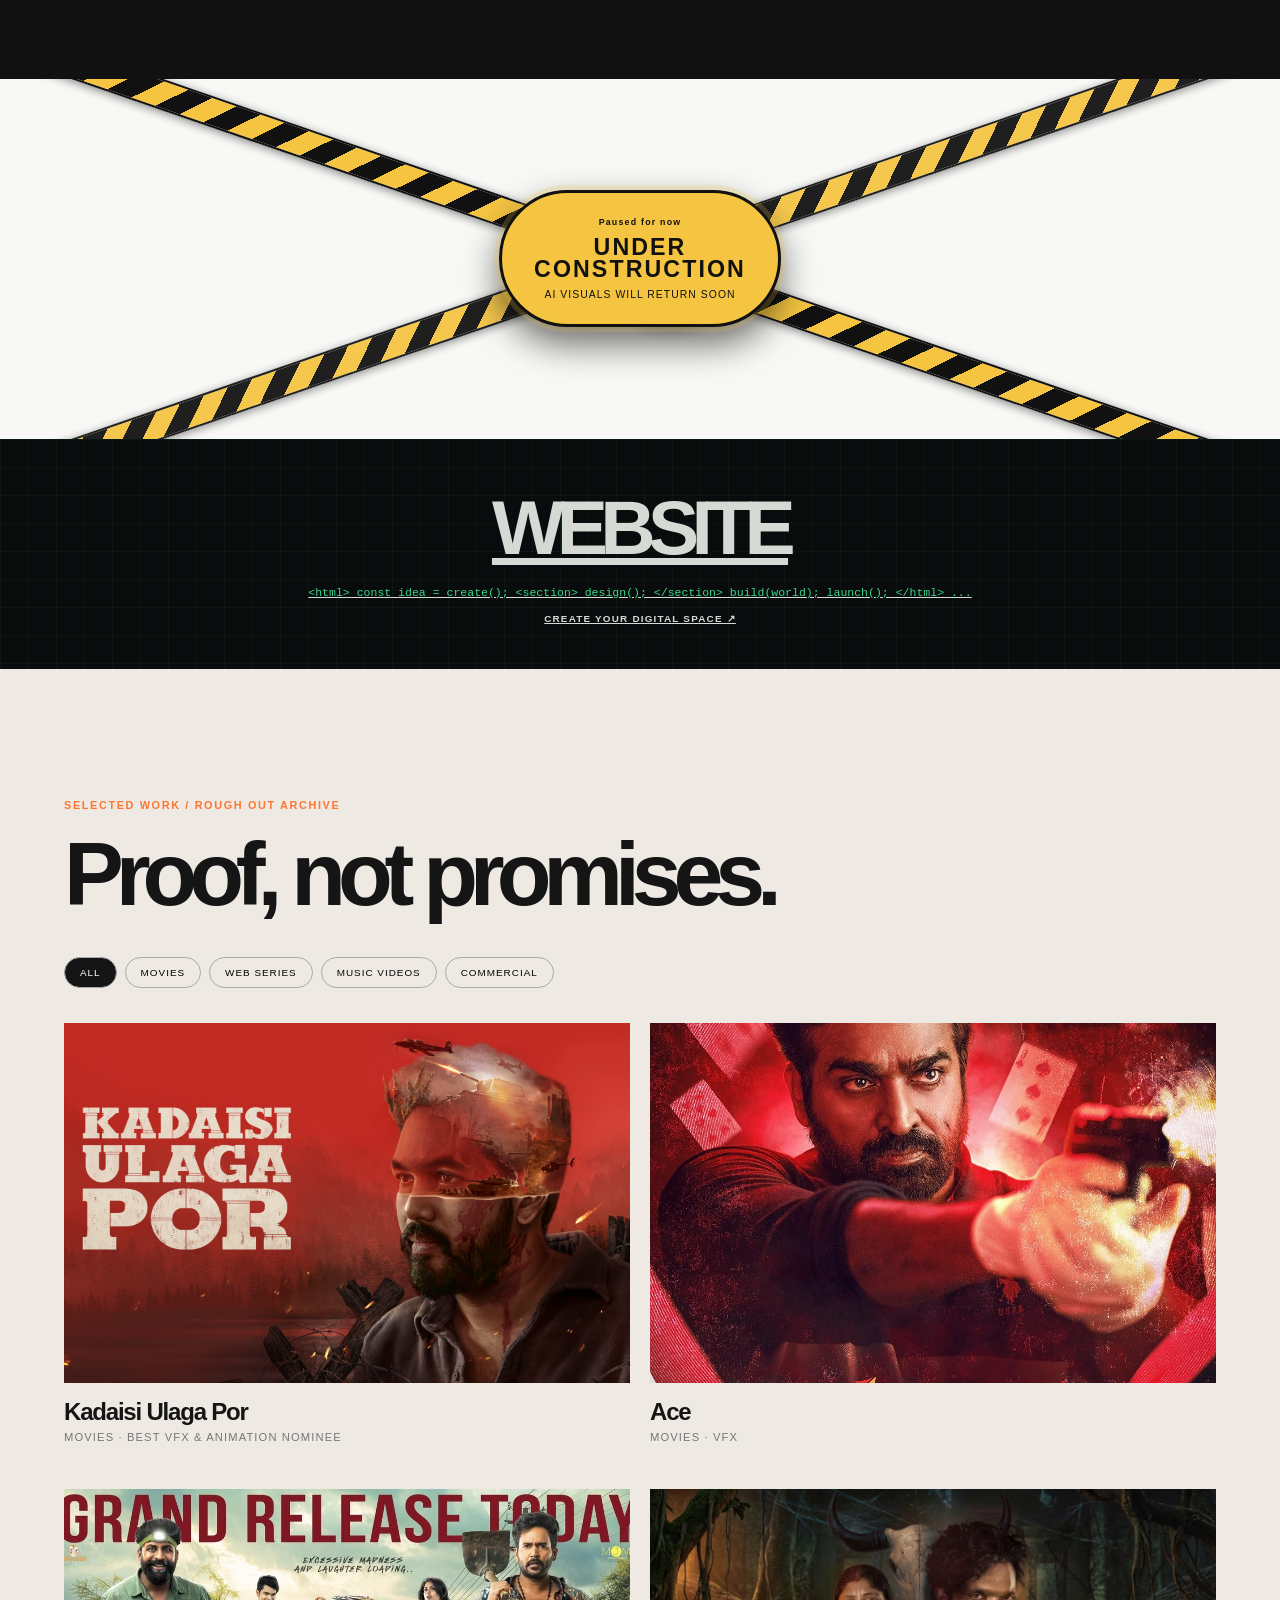
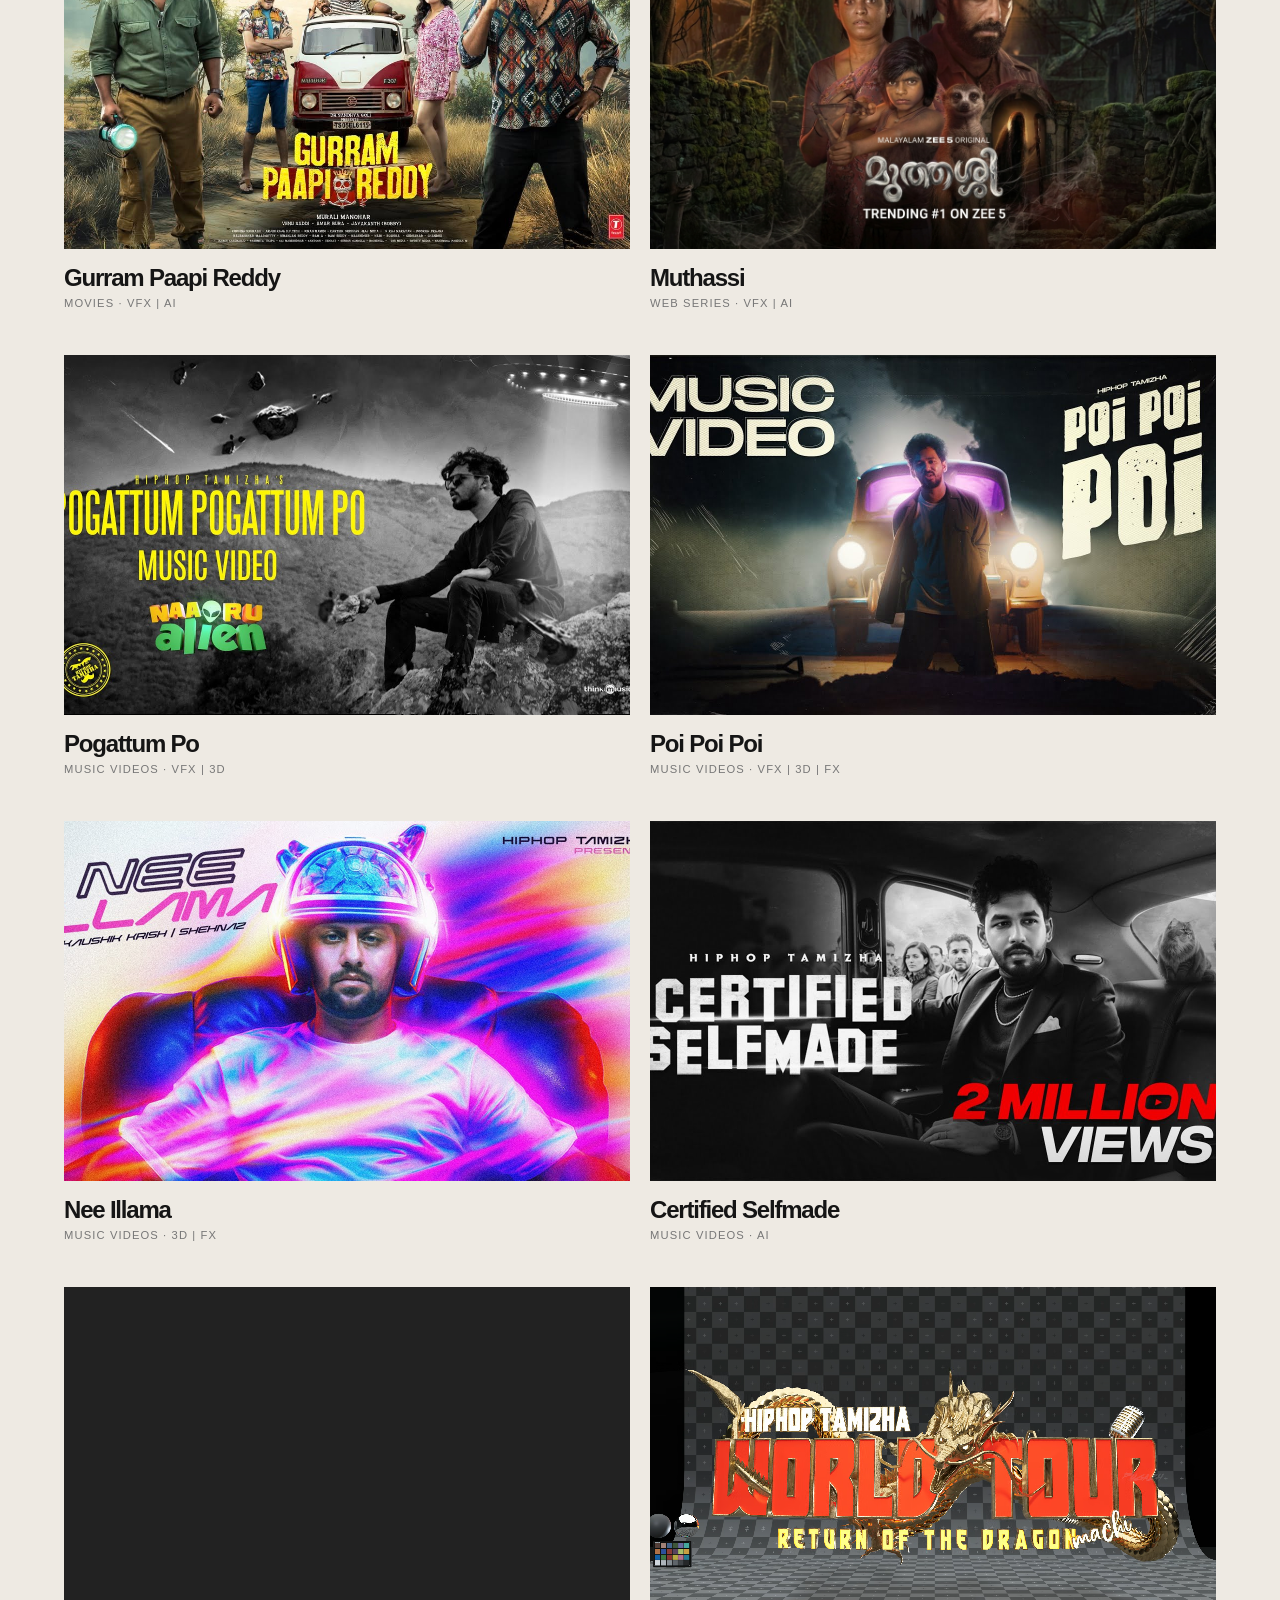
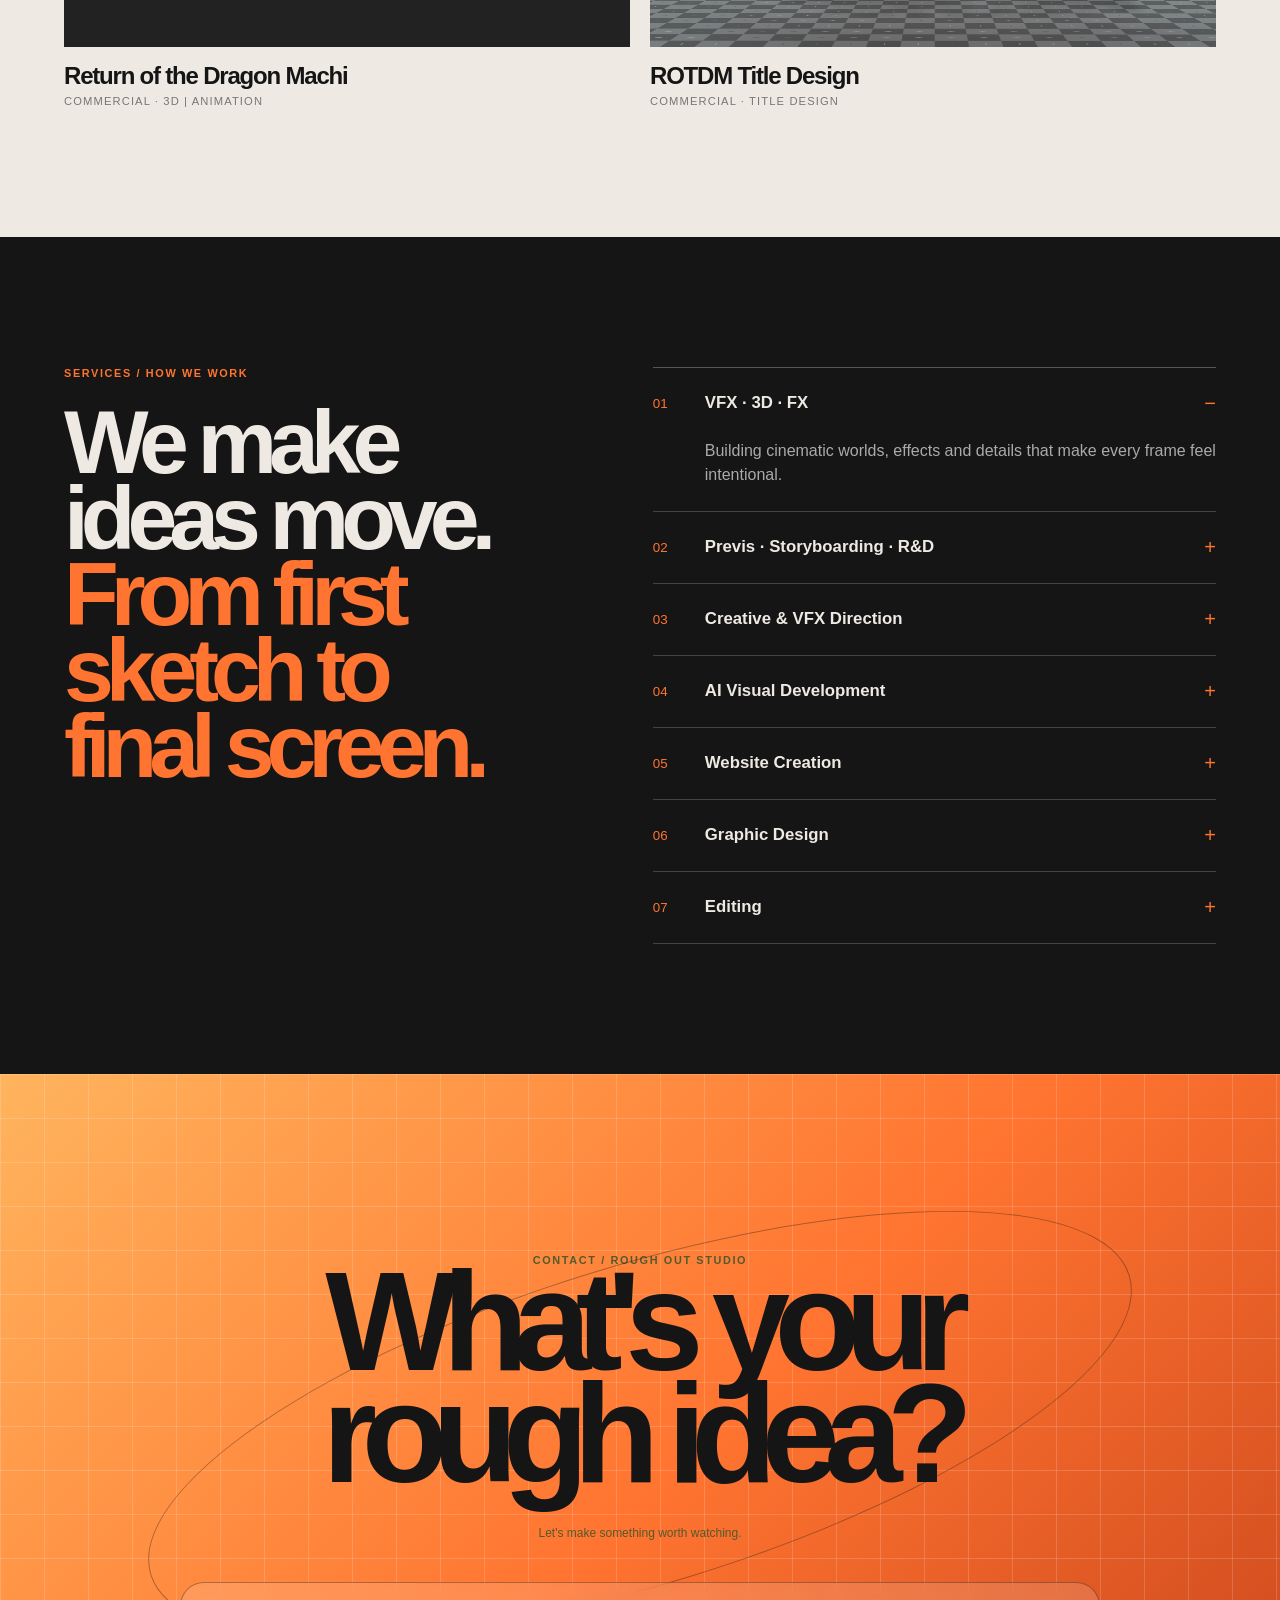
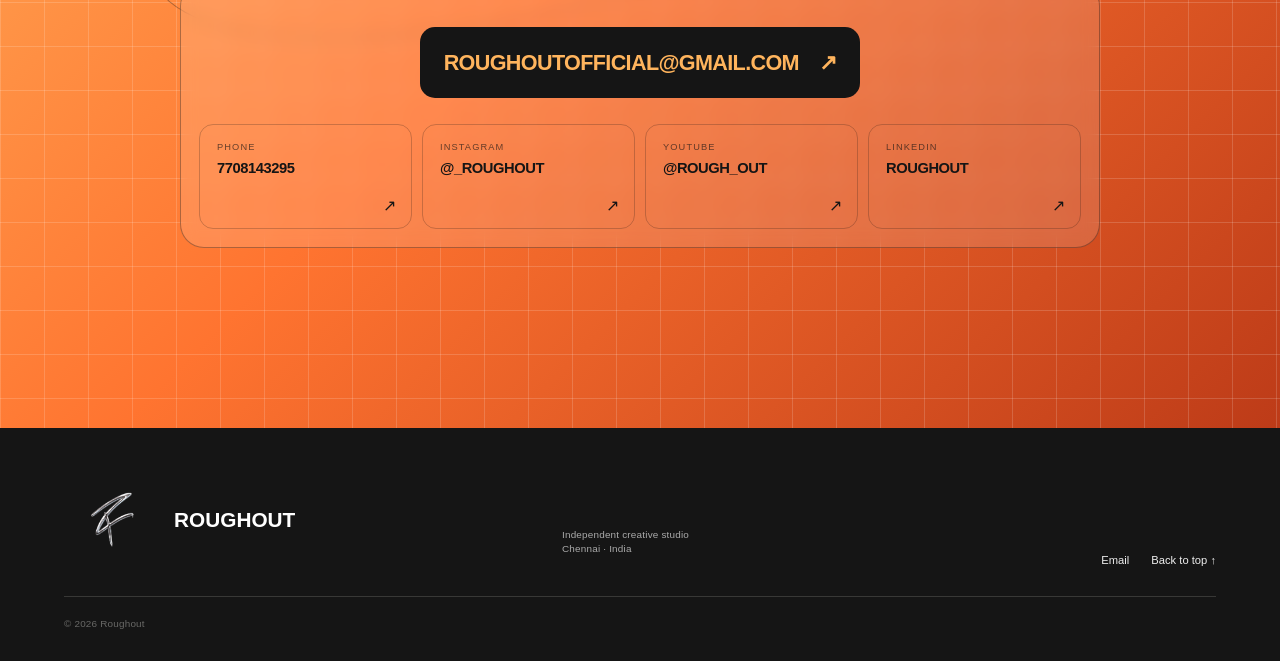
==== commit 0d8152ec: "Add floating back to top control" ====
--- a/index.html
+++ b/index.html
@@ -33,6 +33,6 @@
  <article class="card" data-cat="Music Videos"><div class="card-media"><video autoplay muted loop playsinline poster="media/images/uvbQsFbGSS4-HD.jpg" src="media/videos/certified-self-made-_-hiphop-tamizha-_-official-lyric-video_90_117.mp4"></video></div><h3>Certified Selfmade</h3><p>Music Videos · AI</p></article>
 <article class="card" data-cat="Commercial"><div class="card-media"><video autoplay muted loop playsinline src="media/videos/return-of-the-dragon-machi-backdrop.mp4"></video></div><h3>Return of the Dragon Machi</h3><p>Commercial · 3D | Animation</p></article>
  <article class="card" data-cat="Commercial"><div class="card-media"><video autoplay muted loop playsinline poster="media/images/rotdm-title-poster.jpg" src="media/videos/Rotdm%20Title.mp4"></video></div><h3>ROTDM Title Design</h3><p>Commercial · Title Design</p></article>
- </div></section><section id="approach" class="approach"><div><div class="eyebrow">Services / How we work</div><h2>We make ideas move.<br><em>From first sketch to final screen.</em></h2></div><div class="approach-list"><div class="service-item open"><button type="button" class="service-toggle" aria-expanded="true"><span>01</span><h3>VFX · 3D · FX</h3><b>−</b></button><p>Building cinematic worlds, effects and details that make every frame feel intentional.</p></div><div class="service-item"><button type="button" class="service-toggle" aria-expanded="false"><span>02</span><h3>Previs · Storyboarding · R&amp;D</h3><b>+</b></button><p hidden>Finding the visual language early, before production locks the final frame.</p></div><div class="service-item"><button type="button" class="service-toggle" aria-expanded="false"><span>03</span><h3>Creative &amp; VFX Direction</h3><b>+</b></button><p hidden>Connecting the idea, image and execution into one clear creative direction.</p></div><div class="service-item"><button type="button" class="service-toggle" aria-expanded="false"><span>04</span><h3>AI Visual Development</h3><b>+</b></button><p hidden>Using AI as a creative tool for exploration, rapid visualisation and new possibilities.</p></div><div class="service-item"><button type="button" class="service-toggle" aria-expanded="false"><span>05</span><h3>Website Creation</h3><b>+</b></button><p hidden>Designing and building distinctive websites that make a brand easy to understand and hard to forget.</p></div><div class="service-item"><button type="button" class="service-toggle" aria-expanded="false"><span>06</span><h3>Graphic Design</h3><b>+</b></button><p hidden>Creating sharp visual systems, campaign artwork and brand materials that hold together across every touchpoint.</p></div><div class="service-item"><button type="button" class="service-toggle" aria-expanded="false"><span>07</span><h3>Editing</h3><b>+</b></button><p hidden>Shaping footage into clear, rhythmic stories with precise cuts, transitions, sound and finishing.</p></div></div></section><section id="reviews" class="reviews"><div><div class="eyebrow">Client reviews</div><h2>What clients say.</h2><p>Real words from the people and teams we build with.</p></div><div class="review-grid"><article class="review-card"><span>“</span><p>Your project story and experience with Roughout will appear here.</p><footer>Client review <small>Roughout project</small></footer></article><article class="review-card"><span>“</span><p>A space for the words that capture the process, collaboration and final result.</p><footer>Client review <small>Roughout project</small></footer></article><article class="review-card"><span>“</span><p>Add the next client perspective here when the review is ready.</p><footer>Client review <small>Roughout project</small></footer></article></div></section><section id="contact" class="contact contact-section"><div class="contact-orbit" aria-hidden="true"></div><div class="eyebrow">Contact / Rough Out Studio</div><h2>What's your<br><span>rough idea?</span></h2><p class="contact-copy">Let's make something worth watching.</p><div class="contact-panel"><a class="contact-email" href="mailto:roughoutofficial@gmail.com">roughoutofficial@gmail.com <span>↗</span></a><div class="contact-links"><a href="tel:+917708143295"><small>Phone</small><strong>7708143295</strong><span>↗</span></a><a href="https://www.instagram.com/_roughout?igsi=MWw0am56cnE2NzJ0Ng==" target="_blank" rel="noreferrer"><small>Instagram</small><strong>@_roughout</strong><span>↗</span></a><a href="https://youtube.com/@rough_out?si=Ppw7ttwI5WEIKLh3" target="_blank" rel="noreferrer"><small>YouTube</small><strong>@rough_out</strong><span>↗</span></a><a href="https://www.linkedin.com/in/roughout?utm_source=share_via&utm_content=profile&utm_medium=member_ios" target="_blank" rel="noreferrer"><small>LinkedIn</small><strong>Roughout</strong><span>↗</span></a></div></div></section></main><footer class="footer site-footer"><div class="footer-brand"><img class="footer-company-logo" src="media/logo.png" alt="Rough Out logo"><strong class="footer-logo">ROUGHOUT</strong></div><p>Independent creative studio<br>Chennai · India</p><div class="footer-links"><a href="mailto:roughoutofficial@gmail.com">Email</a><a href="#top">Back to top ↑</a></div><small>© 2026 Roughout</small></footer>
+ </div></section><section id="approach" class="approach"><div><div class="eyebrow">Services / How we work</div><h2>We make ideas move.<br><em>From first sketch to final screen.</em></h2></div><div class="approach-list"><div class="service-item open"><button type="button" class="service-toggle" aria-expanded="true"><span>01</span><h3>VFX · 3D · FX</h3><b>−</b></button><p>Building cinematic worlds, effects and details that make every frame feel intentional.</p></div><div class="service-item"><button type="button" class="service-toggle" aria-expanded="false"><span>02</span><h3>Previs · Storyboarding · R&amp;D</h3><b>+</b></button><p hidden>Finding the visual language early, before production locks the final frame.</p></div><div class="service-item"><button type="button" class="service-toggle" aria-expanded="false"><span>03</span><h3>Creative &amp; VFX Direction</h3><b>+</b></button><p hidden>Connecting the idea, image and execution into one clear creative direction.</p></div><div class="service-item"><button type="button" class="service-toggle" aria-expanded="false"><span>04</span><h3>AI Visual Development</h3><b>+</b></button><p hidden>Using AI as a creative tool for exploration, rapid visualisation and new possibilities.</p></div><div class="service-item"><button type="button" class="service-toggle" aria-expanded="false"><span>05</span><h3>Website Creation</h3><b>+</b></button><p hidden>Designing and building distinctive websites that make a brand easy to understand and hard to forget.</p></div><div class="service-item"><button type="button" class="service-toggle" aria-expanded="false"><span>06</span><h3>Graphic Design</h3><b>+</b></button><p hidden>Creating sharp visual systems, campaign artwork and brand materials that hold together across every touchpoint.</p></div><div class="service-item"><button type="button" class="service-toggle" aria-expanded="false"><span>07</span><h3>Editing</h3><b>+</b></button><p hidden>Shaping footage into clear, rhythmic stories with precise cuts, transitions, sound and finishing.</p></div></div></section><section id="reviews" class="reviews"><div><div class="eyebrow">Client reviews</div><h2>What clients say.</h2><p>Real words from the people and teams we build with.</p></div><div class="review-grid"><article class="review-card"><span>“</span><p>Your project story and experience with Roughout will appear here.</p><footer>Client review <small>Roughout project</small></footer></article><article class="review-card"><span>“</span><p>A space for the words that capture the process, collaboration and final result.</p><footer>Client review <small>Roughout project</small></footer></article><article class="review-card"><span>“</span><p>Add the next client perspective here when the review is ready.</p><footer>Client review <small>Roughout project</small></footer></article></div></section><section id="contact" class="contact contact-section"><div class="contact-orbit" aria-hidden="true"></div><div class="eyebrow">Contact / Rough Out Studio</div><h2>What's your<br><span>rough idea?</span></h2><p class="contact-copy">Let's make something worth watching.</p><div class="contact-panel"><a class="contact-email" href="mailto:roughoutofficial@gmail.com">roughoutofficial@gmail.com <span>↗</span></a><div class="contact-links"><a href="tel:+917708143295"><small>Phone</small><strong>7708143295</strong><span>↗</span></a><a href="https://www.instagram.com/_roughout?igsi=MWw0am56cnE2NzJ0Ng==" target="_blank" rel="noreferrer"><small>Instagram</small><strong>@_roughout</strong><span>↗</span></a><a href="https://youtube.com/@rough_out?si=Ppw7ttwI5WEIKLh3" target="_blank" rel="noreferrer"><small>YouTube</small><strong>@rough_out</strong><span>↗</span></a><a href="https://www.linkedin.com/in/roughout?utm_source=share_via&utm_content=profile&utm_medium=member_ios" target="_blank" rel="noreferrer"><small>LinkedIn</small><strong>Roughout</strong><span>↗</span></a></div></div></section></main><footer class="footer site-footer"><div class="footer-brand"><img class="footer-company-logo" src="media/logo.png" alt="Rough Out logo"><strong class="footer-logo">ROUGHOUT</strong></div><p>Independent creative studio<br>Chennai · India</p><div class="footer-links"><a href="mailto:roughoutofficial@gmail.com">Email</a><a href="#top">Back to top ↑</a></div><small>© 2026 Roughout</small></footer><button class="back-to-top" type="button" onclick="window.scrollTo({top:0,behavior:'smooth'})" aria-label="Back to top" style="position:fixed;z-index:25;right:24px;bottom:24px;width:48px;height:48px;display:grid;place-items:center;border:1px solid rgba(255,255,255,.45);border-radius:50%;background:#151515;color:#ff7a32;font-size:1.35rem;line-height:1;box-shadow:0 10px 28px rgba(0,0,0,.28);cursor:pointer">↑</button>
 <script>document.querySelectorAll('.filters button').forEach(btn=>btn.addEventListener('click',function(){const filter=this.getAttribute('data-filter');document.querySelectorAll('.filters button').forEach(b=>b.classList.toggle('active',b===this));document.querySelectorAll('.card').forEach(card=>{const match=filter==='all'||card.getAttribute('data-cat')===filter;card.hidden=!match;card.style.display=match?'':'none'})}));document.querySelectorAll('.service-toggle').forEach(btn=>btn.addEventListener('click',function(){const item=this.closest('.service-item');if(!item)return;const wasOpen=item.classList.contains('open');document.querySelectorAll('.service-item').forEach(other=>{other.classList.remove('open');const text=other.querySelector('p');const icon=other.querySelector('b');if(text)text.hidden=true;if(icon)icon.textContent='+';const toggle=other.querySelector('.service-toggle');if(toggle)toggle.setAttribute('aria-expanded','false')});if(!wasOpen){item.classList.add('open');const text=item.querySelector('p');const icon=item.querySelector('b');if(text)text.hidden=false;if(icon)icon.textContent='−';this.setAttribute('aria-expanded','true')}}));const portal=document.querySelector('.ai-portal');if(portal){portal.addEventListener('pointermove',e=>{const r=portal.getBoundingClientRect();const d=Math.hypot(e.clientX-(r.left+r.width/2),e.clientY-(r.top+r.height/2));portal.classList.toggle('is-pulling',d<58)});portal.addEventListener('pointerleave',()=>portal.classList.remove('is-pulling'))}const mobileToggle=document.querySelector('.mobile-menu-toggle'),mobileMenu=document.querySelector('.mobile-menu');if(mobileToggle&&mobileMenu){const closeMenu=()=>{mobileMenu.classList.remove('open');mobileToggle.setAttribute('aria-expanded','false');mobileToggle.setAttribute('aria-label','Open menu')};mobileToggle.addEventListener('click',()=>{const open=mobileMenu.classList.toggle('open');mobileToggle.setAttribute('aria-expanded',String(open));mobileToggle.setAttribute('aria-label',open?'Close menu':'Open menu')});mobileMenu.querySelectorAll('a').forEach(link=>link.addEventListener('click',closeMenu));mobileMenu.querySelector('[data-close-menu]')?.addEventListener('click',closeMenu)}
 </script></body></html>
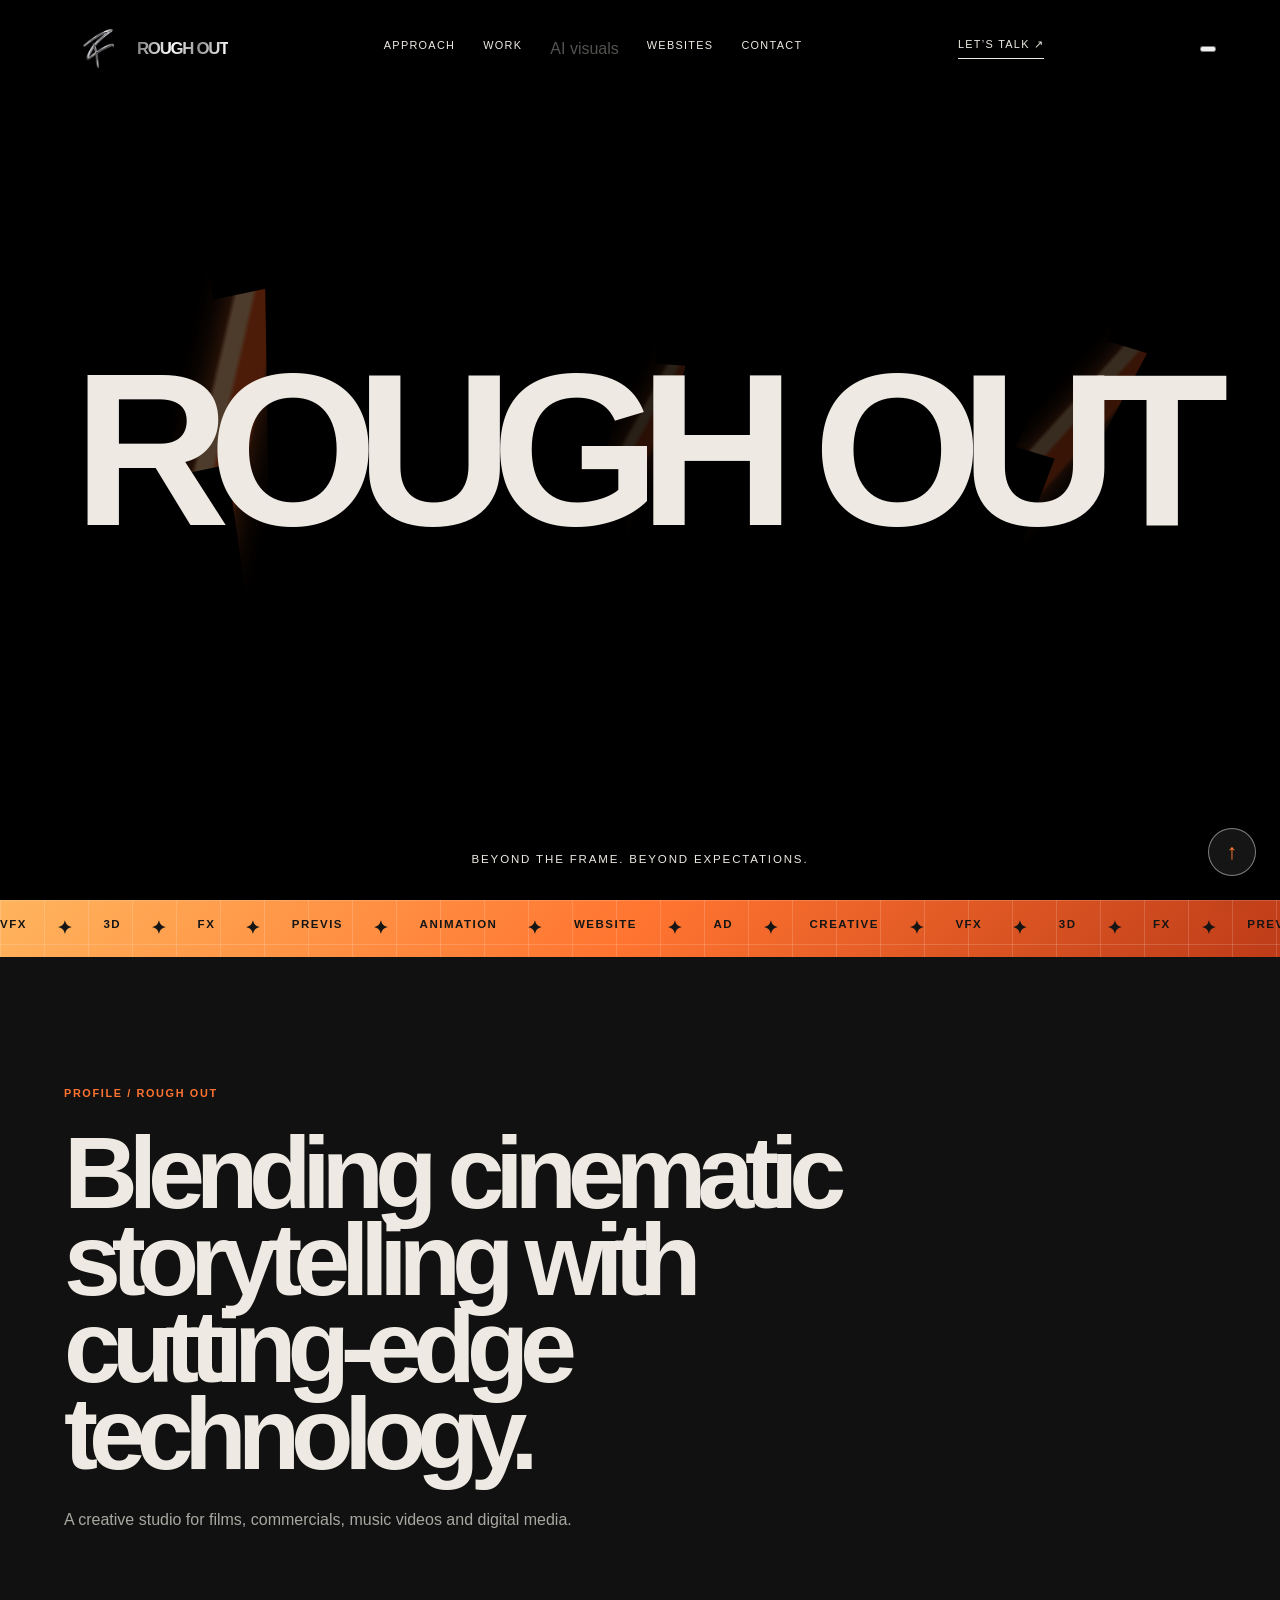
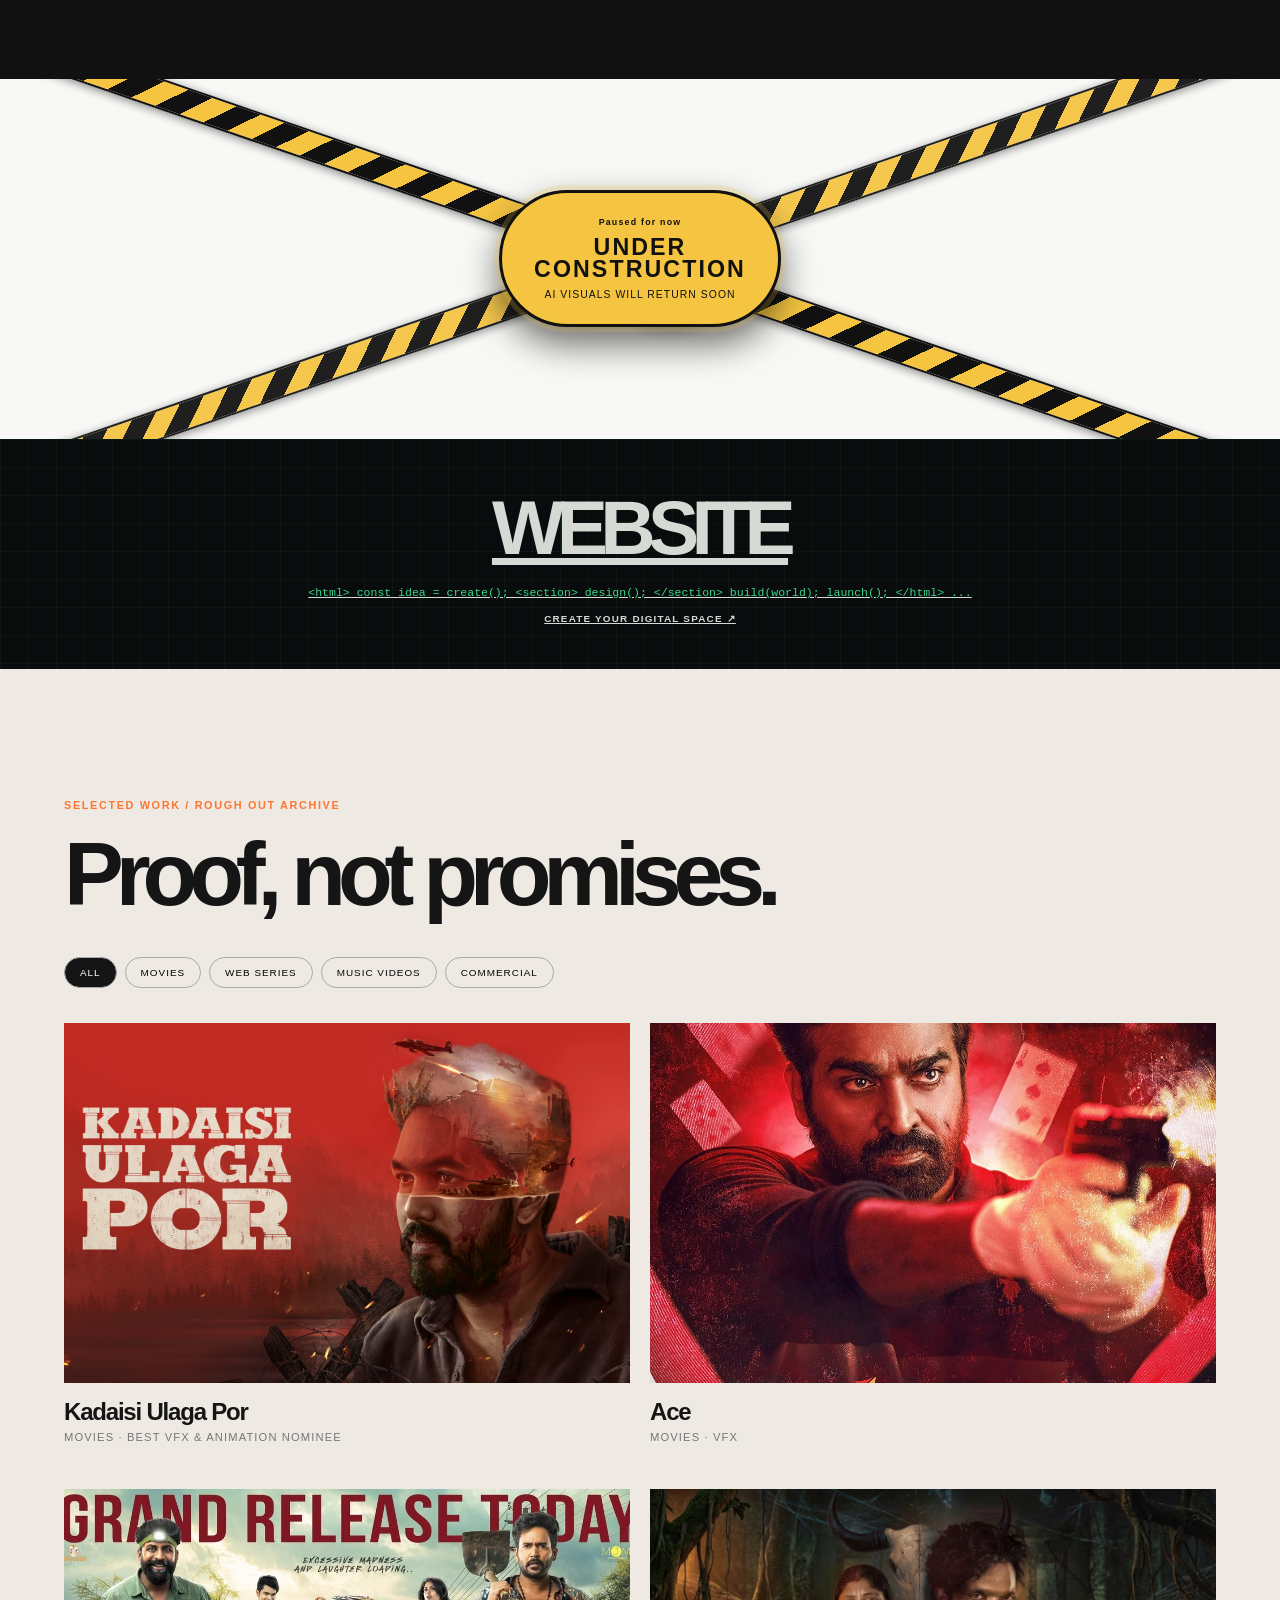
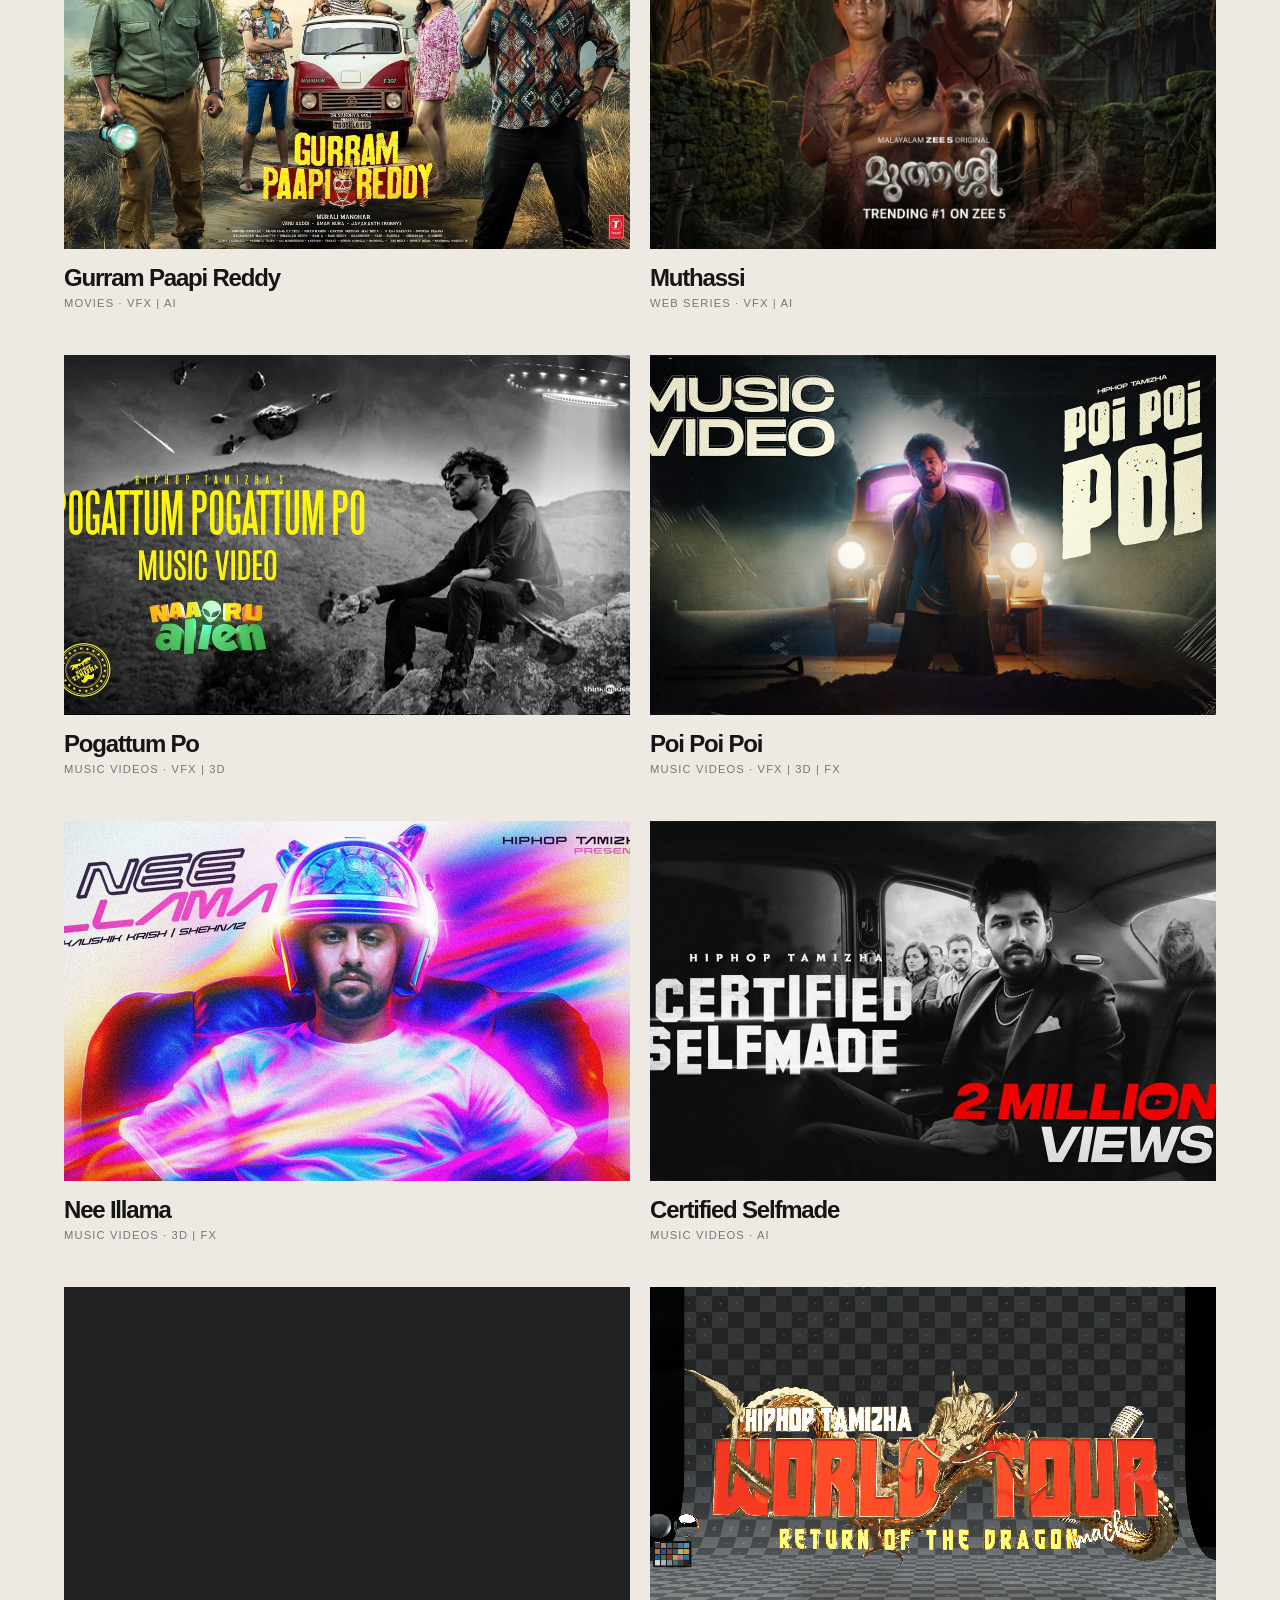
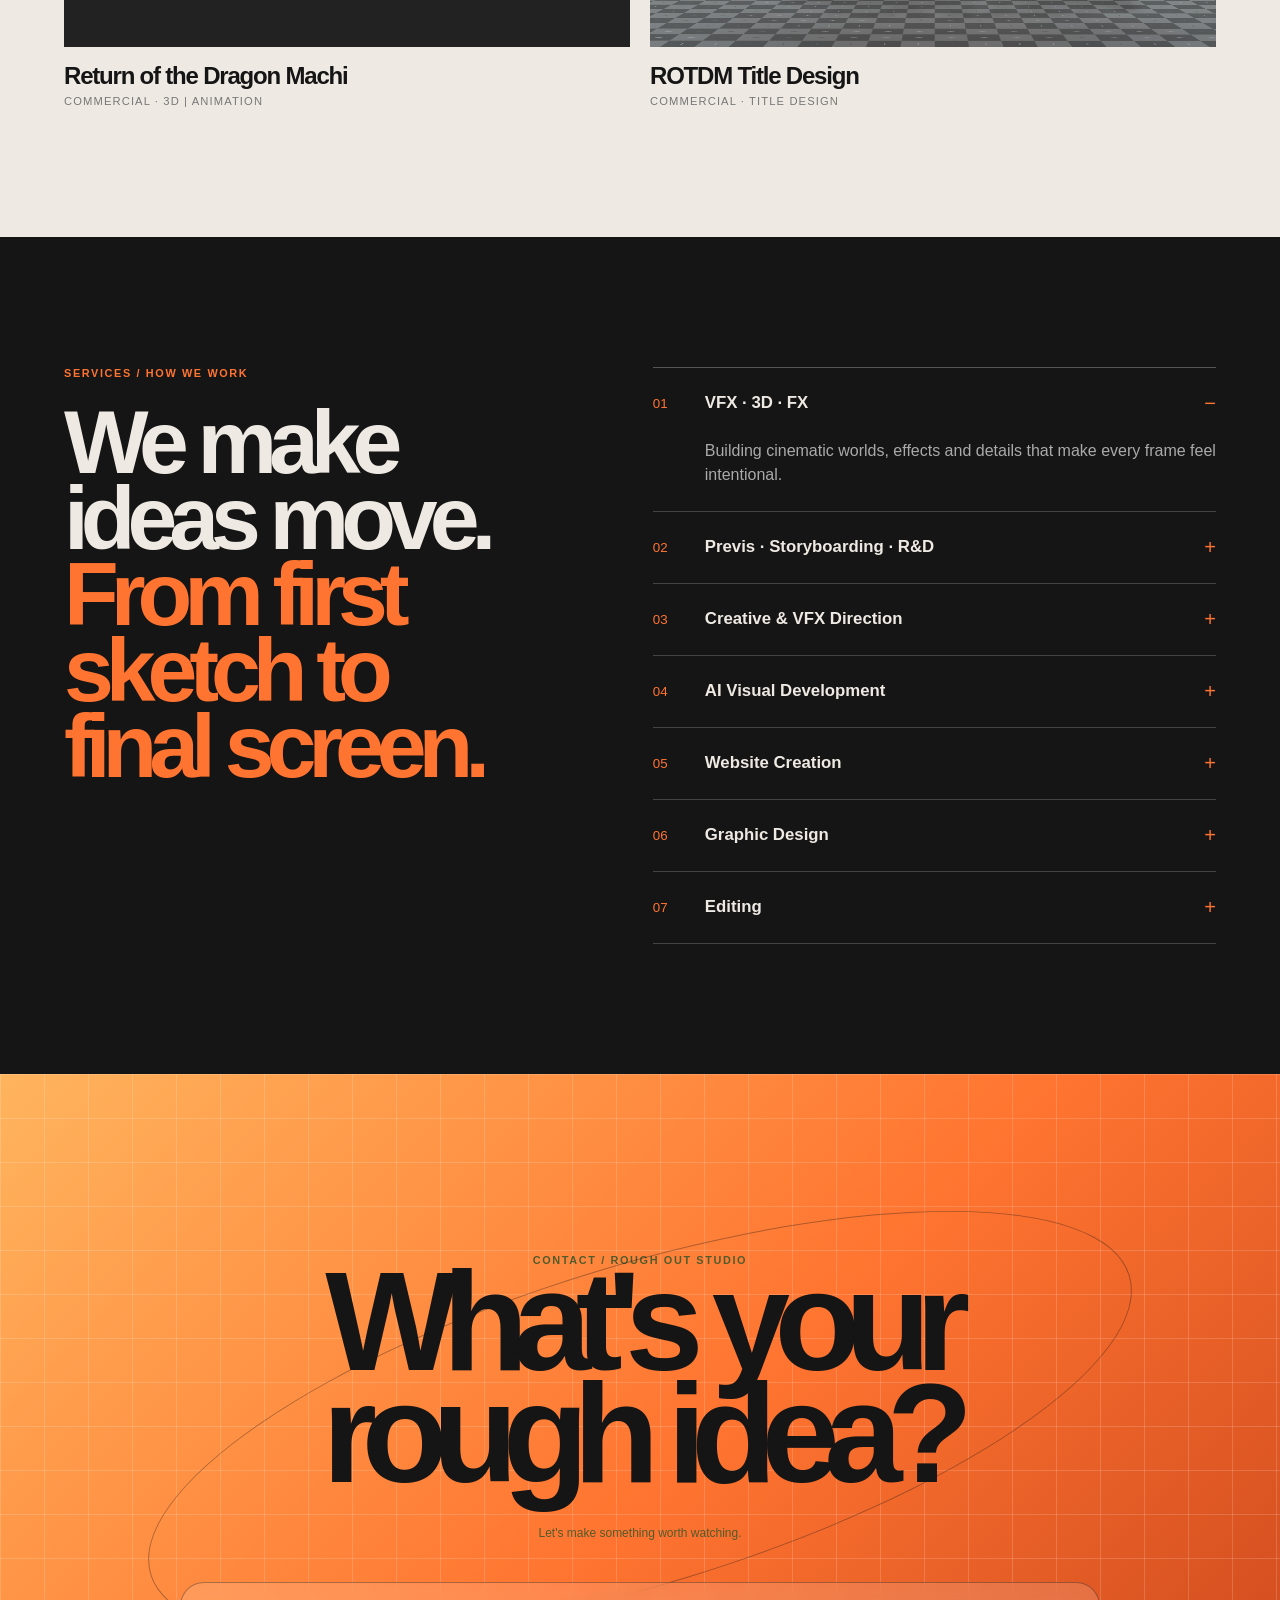
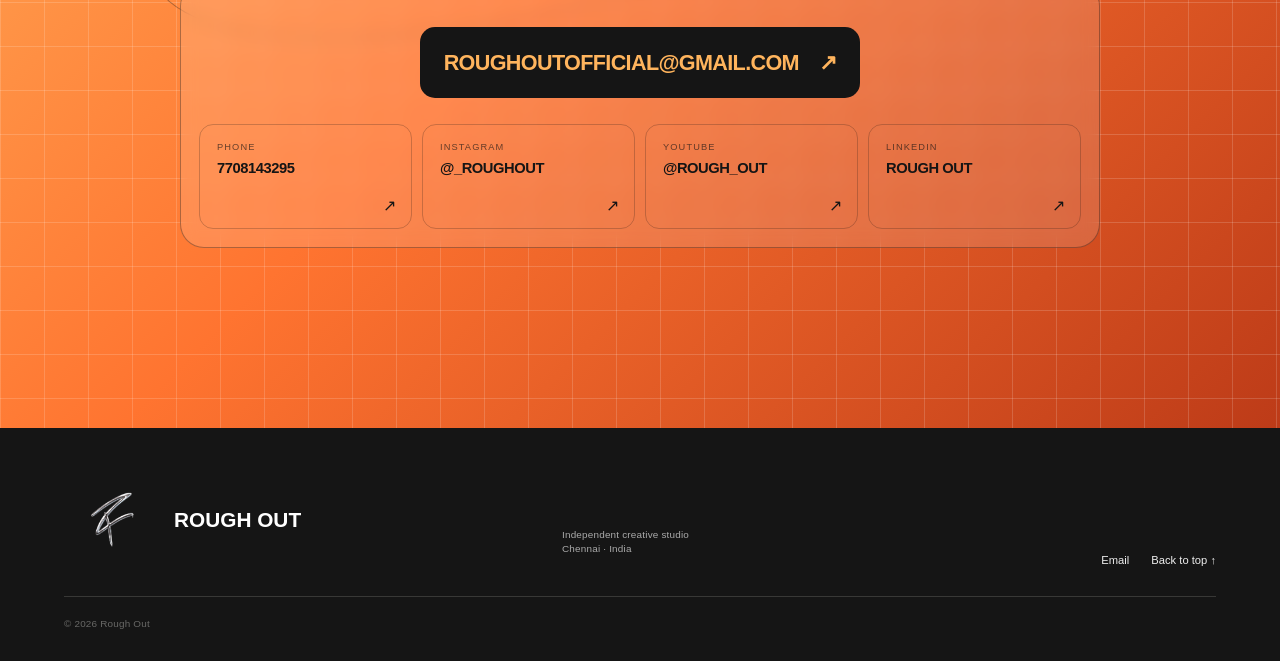
==== commit 8fc7cfc3: "Standardize Rough Out word spacing" ====
--- a/index.html
+++ b/index.html
@@ -1,7 +1,7 @@
 <!doctype html>
 <html lang="en">
 <head>
-<meta charset="UTF-8"><meta name="viewport" content="width=device-width,initial-scale=1"><title>ROUGHOUT — Beyond the Frame</title>
+<meta charset="UTF-8"><meta name="viewport" content="width=device-width,initial-scale=1"><title>ROUGH OUT — Beyond the Frame</title>
 <style>
 :root{--orange:#ff7430;--orange2:#ffb45d;--black:#050505;--paper:#eeeae3}*{box-sizing:border-box}html{scroll-behavior:smooth}body{margin:0;background:var(--black);color:var(--paper);font-family:Arial,Helvetica,sans-serif}.site-header{position:fixed;inset:0 0 auto;z-index:10;display:flex;align-items:center;justify-content:space-between;padding:16px 5vw;mix-blend-mode:difference}.brand{display:flex;align-items:center;gap:7px;color:#fff;text-decoration:none;position:relative}.brand:after{content:"";position:absolute;z-index:2;left:0;top:0;width:66px;height:66px;pointer-events:none;background:linear-gradient(105deg,transparent 26%,#ffffff14 38%,#ffffffe8 47%,#ffffff1f 56%,transparent 70%);background-size:240% 100%;animation:logo-shine 5s linear infinite;mask:url('media/logo.png') center/contain no-repeat;-webkit-mask:url('media/logo.png') center/contain no-repeat}.brand img{width:66px;height:66px;object-fit:contain;mix-blend-mode:screen}.brand strong{font-size:1.05rem;letter-spacing:-.075em}.nav{display:flex;gap:28px}.nav a,.contact-link{color:#fff;text-decoration:none;font-size:.7rem;text-transform:uppercase;letter-spacing:.13em}.hero{min-height:100vh;display:grid;place-items:center;position:relative;overflow:hidden;text-align:center;background:#000}.hero h1{position:relative;z-index:2;margin:0;font-size:clamp(4.5rem,17vw,16rem);line-height:.8;letter-spacing:-.1em;font-weight:900}.bolt{position:absolute;z-index:1;width:16vw;height:76vh;opacity:.3;filter:drop-shadow(0 0 18px var(--orange));background:linear-gradient(115deg,transparent 0 43%,#ffc58f 44% 47%,#ff5c1c 48% 53%,transparent 54%);clip-path:polygon(47% 0,64% 0,57% 28%,83% 28%,36% 100%,47% 52%,21% 52%);animation:flicker 7s infinite}.b1{left:10%;transform:rotate(-12deg)}.b2{right:9%;transform:rotate(17deg) scale(.78);opacity:.22;animation-delay:-3s}.b3{left:42%;transform:rotate(4deg) scale(.58);opacity:.16;filter:blur(2px) drop-shadow(0 0 22px var(--orange));animation-delay:-5s}.tag{position:absolute;bottom:35px;z-index:2;font-size:.72rem;letter-spacing:.16em;text-transform:uppercase}.ticker{overflow:hidden;background-image:linear-gradient(#ffffff28 1px,transparent 1px),linear-gradient(90deg,#ffffff28 1px,transparent 1px),linear-gradient(135deg,var(--orange2),var(--orange) 50%,#bd3b18);background-size:44px 44px,44px 44px,100% 100%;color:#151515;font-size:.72rem;font-weight:800;letter-spacing:.13em;text-transform:uppercase;white-space:nowrap}.track{display:flex;width:max-content;animation:move 28s linear infinite}.set{display:flex;gap:30px;padding:18px 30px 18px 0}.set b{font-size:1.1rem}.intro,.work,.contact{padding:130px 5vw}.intro{background:#111}.eyebrow{font-size:.68rem;letter-spacing:.15em;text-transform:uppercase;color:var(--orange);font-weight:bold}.intro h2,.contact h2{font-size:clamp(3rem,8vw,8rem);line-height:.85;letter-spacing:-.09em;max-width:900px;margin:30px 0}.intro p{max-width:620px;color:#a9a7a1;line-height:1.6}.approach{display:grid;grid-template-columns:.9fr 1.1fr;gap:10vw;padding:130px 5vw;background:#151515}.approach h2{font-size:clamp(3rem,7vw,7rem);line-height:.85;letter-spacing:-.09em;margin:25px 0}.approach h2 em{color:var(--orange);font-style:normal}.approach-list{border-top:1px solid #555}.service-item{border-bottom:1px solid #444}.service-toggle{width:100%;display:grid;grid-template-columns:40px 1fr auto;gap:12px;align-items:center;padding:24px 0;border:0;background:transparent;color:inherit;text-align:left;cursor:pointer}.service-toggle span,.service-toggle b{color:var(--orange)}.service-toggle h3{margin:0;font-size:1.05rem}.service-toggle b{font-size:1.25rem;font-weight:400}.service-item p{margin:0 0 24px 52px;color:#aaa;line-height:1.5;max-width:520px}.service-toggle:hover h3{color:var(--orange2)}.reviews{display:grid;grid-template-columns:.8fr 1.2fr;gap:10vw;padding:130px 5vw;background:#eeeae3;color:#151515}.reviews h2{font-size:clamp(3rem,6vw,6rem);line-height:.85;letter-spacing:-.09em;margin:25px 0}.review-grid{display:grid;grid-template-columns:repeat(3,1fr);gap:16px}.review-card{min-height:280px;display:flex;flex-direction:column;justify-content:space-between;padding:24px;background:#e1ded7;border:1px solid #cbc7bf}.review-card>span{color:var(--orange);font:4rem/0.6 Georgia,serif}.review-card>p{color:#555;line-height:1.5}.review-card footer{border-top:1px solid #c2beb6;padding-top:14px;font-size:.68rem;text-transform:uppercase;letter-spacing:.08em}.review-card small{display:block;color:#777;margin-top:5px;text-transform:none;letter-spacing:0}.work{background:var(--paper);color:#151515}.work h2{font-size:clamp(3rem,7vw,7rem);letter-spacing:-.09em;line-height:.85;margin:25px 0 45px}.filters{display:flex;gap:8px;flex-wrap:wrap;margin-bottom:35px}.filters button{border:1px solid #aaa;background:transparent;border-radius:999px;padding:9px 15px;text-transform:uppercase;font-size:.62rem;letter-spacing:.1em;cursor:pointer}.filters button.active,.filters button:hover{background:#151515;color:#fff}.grid{display:grid;grid-template-columns:repeat(2,1fr);gap:46px 20px}.card-media{height:360px;overflow:hidden;background:#222}.card-media img,.card-media video{width:100%;height:100%;display:block;object-fit:cover;transition:transform .5s}.card:hover .card-media img,.card:hover .card-media video{transform:scale(1.05)}.card h3{margin:15px 0 5px;font-size:1.5rem;letter-spacing:-.05em}.card p{margin:0;color:#777;font-size:.7rem;text-transform:uppercase;letter-spacing:.1em}.contact{background-image:linear-gradient(#ffffff26 1px,transparent 1px),linear-gradient(90deg,#ffffff26 1px,transparent 1px),linear-gradient(135deg,var(--orange2),var(--orange) 50%,#bd3b18);background-size:44px 44px,44px 44px,100% 100%;color:#151515;text-align:center}.contact h2{margin-left:auto;margin-right:auto}.contact a{display:inline-block;background:#151515;color:var(--orange2);padding:16px 20px;text-decoration:none;text-transform:uppercase;font-size:.7rem;letter-spacing:.1em}.contact p{font-size:.75rem}.footer{padding:35px 5vw;background:#111;display:flex;justify-content:space-between;color:#999;font-size:.7rem}.footer strong{color:#fff;font-size:1.3rem}@keyframes move{from{transform:translateX(-50%)}to{transform:translateX(0)}}@keyframes flicker{0%,12%,18%,61%,100%{opacity:.24}13%,16%,63%,66%{opacity:.7}14%,15%,64%{opacity:.1}}@media(max-width:700px){.nav{display:none}.brand img{width:54px;height:54px}.hero h1{font-size:clamp(4rem,20vw,8rem)}.intro,.approach,.faq,.work,.contact{padding:90px 22px}.approach,.faq{grid-template-columns:1fr;gap:40px}.grid{grid-template-columns:1fr}.card-media{height:300px}.footer{display:block}.footer>*{margin-bottom:12px}}
 .ai-portal{height:360px;background:#f8f8f6}.ai-portal-depth{inset:0;animation:none}.ai-portal-depth i{position:absolute;left:50%;top:50%;width:2px;height:48%;background:linear-gradient(#1672c4aa,#1672c400);transform-origin:50% 0}.ai-portal-depth i:after{content:"";position:absolute;left:50%;top:18%;width:12px;height:12px;border-left:2px solid #1672c4aa;border-bottom:2px solid #1672c4aa;transform:translateX(-50%) rotate(-45deg)}.ai-portal-depth i:nth-child(1){transform:translate(-50%,-100%) rotate(-85deg)}.ai-portal-depth i:nth-child(2){transform:translate(-50%,-100%) rotate(-65deg)}.ai-portal-depth i:nth-child(3){transform:translate(-50%,-100%) rotate(-45deg)}.ai-portal-depth i:nth-child(4){transform:translate(-50%,-100%) rotate(-25deg)}.ai-portal-depth i:nth-child(5){transform:translate(-50%,-100%) rotate(25deg)}.ai-portal-depth i:nth-child(6){transform:translate(-50%,-100%) rotate(45deg)}.ai-portal-depth i:nth-child(7){transform:translate(-50%,-100%) rotate(65deg)}.ai-portal-depth i:nth-child(8){transform:translate(-50%,-100%) rotate(85deg)}.ai-portal-depth i:nth-child(9){transform:translate(-50%,-100%) rotate(145deg)}.ai-portal-depth i:nth-child(10){transform:translate(-50%,-100%) rotate(165deg)}.ai-portal-depth i:nth-child(11){transform:translate(-50%,-100%) rotate(195deg)}.ai-portal-depth i:nth-child(12){transform:translate(-50%,-100%) rotate(215deg)}.ai-portal-depth:after{content:"";position:absolute;inset:10%;background:radial-gradient(circle at 12% 22%,#d8e1e8 0 18px,transparent 19px),radial-gradient(circle at 83% 25%,#d8e1e8 0 22px,transparent 23px),radial-gradient(circle at 17% 78%,#d8e1e8 0 20px,transparent 21px),radial-gradient(circle at 87% 78%,#d8e1e8 0 16px,transparent 17px);opacity:.8}.ai-portal-core{min-width:250px;padding:24px 34px;border-radius:999px;background:#090909;color:#fff;box-shadow:0 18px 45px #0003}.ai-portal-core small{color:#fff;font-size:.72rem}.ai-portal-core strong{font-size:1.7rem}.ai-portal-core span{color:#a8a8a8}
@@ -18,8 +18,8 @@
 .reviews{display:none}.mobile-menu{display:none}@media(max-width:700px){.mobile-menu.open{display:flex!important}.mobile-menu{display:none!important}.mobile-menu.open{display:flex!important}.site-header{min-height:60px!important;padding:7px 14px!important}.brand:after{width:44px;height:44px}.brand img{width:44px;height:44px}.hero{min-height:660px!important;padding:118px 14px 60px!important;overflow:hidden}.hero h1{width:100%;max-width:100%;font-size:clamp(3rem,16.5vw,7rem)!important;letter-spacing:-.115em;white-space:nowrap}.tag{width:calc(100% - 28px);bottom:68px}.ai-portal{height:300px}.contact-links a{background:#151515;color:#f1eee8;border-color:#343434}.contact-links small{color:var(--orange);opacity:1}.contact-links strong{color:#fff}.website-portal{width:100%;max-width:100%;overflow:hidden;text-align:center}.website-code,.website-portal strong,.website-portal b{max-width:100%;text-align:center;overflow-wrap:anywhere}body,main,.section,.approach,.contact,.work,.intro{max-width:100%;overflow-x:clip}}
  .contact-section{position:relative;z-index:1;text-align:center!important;padding:180px 5vw!important;background-color:var(--orange)!important;background-image:linear-gradient(rgba(255,255,255,.16) 1px,transparent 1px),linear-gradient(90deg,rgba(255,255,255,.16) 1px,transparent 1px),linear-gradient(135deg,var(--orange2),var(--orange) 48%,#bd3b18)!important;background-size:44px 44px,44px 44px,100% 100%!important;color:#151515!important;overflow:hidden}.contact-section .eyebrow{color:#525b2d}.contact-section h2{position:relative;z-index:2;margin:0;max-width:none;font-size:clamp(4rem,11vw,12rem);letter-spacing:-.11em;line-height:.8}.contact-section h2 span{color:#151515}.contact-copy{position:relative;z-index:2;color:#525b2d;margin:35px auto 28px}.contact-orbit{position:absolute;width:80vw;height:25vw;top:20%;left:10%;border:1px solid rgba(21,21,21,.35);border-radius:50%;transform:rotate(-17deg)}.contact-panel{position:relative;z-index:2;width:min(920px,100%);margin:42px auto 0;padding:18px;border:1px solid rgba(21,21,21,.35);border-radius:24px;background:rgba(255,255,255,.14);backdrop-filter:blur(8px);text-align:left}.contact-section .contact-email{display:flex;align-items:center;justify-content:space-between;gap:20px;padding:22px 24px;border-radius:15px;background:#151515;color:var(--orange2);font-size:clamp(1rem,2vw,1.35rem);font-weight:800;letter-spacing:-.03em;text-decoration:none}.contact-section .contact-email span{font-size:1.4rem}.contact-section .contact-links{display:grid;grid-template-columns:repeat(4,1fr);gap:10px;margin-top:10px;max-width:none}.contact-section .contact-links a{position:relative;display:flex;flex-direction:column;gap:8px;min-height:105px;padding:17px;border:1px solid rgba(21,21,21,.22);border-radius:14px;background:transparent;color:#151515;text-decoration:none}.contact-section .contact-links small{font-size:.58rem;text-transform:uppercase;letter-spacing:.12em;opacity:.65}.contact-section .contact-links strong{font-size:.92rem;letter-spacing:-.03em}.contact-section .contact-links a>span{position:absolute;right:14px;bottom:13px;font-size:1rem;color:#151515}.site-footer{display:grid!important;grid-template-columns:1.5fr 1fr 1fr;gap:30px;align-items:end;padding:46px 5vw 30px;background:#151515;color:#aaa}.footer-brand{display:flex;align-items:center;gap:18px}.footer-company-logo{width:92px;height:92px;object-fit:contain;mix-blend-mode:screen}.footer-logo{color:#eee;font-size:clamp(2.5rem,5vw,5rem);line-height:.85}.site-footer p,.site-footer>small{font-size:.62rem;line-height:1.4;letter-spacing:.02em}.site-footer .footer-links{display:flex;gap:22px;justify-content:flex-end;margin-left:0}.site-footer .footer-links a{background:transparent;padding:0;color:#eee;text-decoration:none;font-size:.7rem}.site-footer>small{grid-column:1 / -1;color:#686866;border-top:1px solid #383836;padding-top:20px;white-space:normal}@media(max-width:700px){.contact-section .contact-panel{display:block!important;visibility:visible!important;opacity:1!important}.contact-section .contact-links{display:grid!important;grid-template-columns:repeat(2,minmax(0,1fr))!important;gap:10px!important;visibility:visible!important;opacity:1!important}.contact-section .contact-links a{display:flex!important;visibility:visible!important;opacity:1!important;background:rgba(255,180,93,.9)!important;color:#151515!important;border:1px solid rgba(21,21,21,.32)!important;text-align:left!important}.contact-section .contact-links small{display:block!important;color:#4a5721!important;font-size:.58rem!important;font-weight:800!important;opacity:1!important}.contact-section .contact-links strong{display:block!important;color:#151515!important;font-size:.82rem!important;font-weight:800!important}.contact-section .contact-links a>span{display:block!important;color:#151515!important;opacity:1!important}} </style></head>
 <body>
-<header class="site-header"><a class="brand" href="#top"><img src="media/logo.png" alt="Rough Out logo"><strong>ROUGHOUT</strong></a><nav class="nav"><a href="#approach">Approach</a><a href="#work">Work</a><span style="opacity:.35;cursor:not-allowed">AI visuals</span><a href="websites.html">Websites</a><a href="#contact">Contact</a></nav><a class="contact-link" href="mailto:roughoutofficial@gmail.com">Let’s talk ↗</a><button class="mobile-menu-toggle" type="button" aria-label="Open menu" aria-expanded="false"><span></span><span></span></button></header><nav class="mobile-menu" aria-label="Mobile navigation"><div class="mobile-menu-top"><span>Menu</span><button type="button" data-close-menu>Close ×</button></div><div class="mobile-menu-links"><a href="#approach">Approach <span>01</span></a><a href="#work">Work <span>02</span></a><span style="opacity:.35;cursor:not-allowed">AI Visuals <span>03</span></span><a href="websites.html">Websites <span>04</span></a><a href="#contact">Contact <span>05</span></a></div><a class="mobile-menu-cta" href="mailto:roughoutofficial@gmail.com">Start a project ↗</a></nav>
-<main><section id="top" class="hero"><i class="bolt b1"></i><i class="bolt b2"></i><i class="bolt b3"></i><h1>ROUGHOUT</h1><div class="tag">Beyond the Frame. Beyond Expectations.</div></section>
+<header class="site-header"><a class="brand" href="#top"><img src="media/logo.png" alt="Rough Out logo"><strong>ROUGH OUT</strong></a><nav class="nav"><a href="#approach">Approach</a><a href="#work">Work</a><span style="opacity:.35;cursor:not-allowed">AI visuals</span><a href="websites.html">Websites</a><a href="#contact">Contact</a></nav><a class="contact-link" href="mailto:roughoutofficial@gmail.com">Let’s talk ↗</a><button class="mobile-menu-toggle" type="button" aria-label="Open menu" aria-expanded="false"><span></span><span></span></button></header><nav class="mobile-menu" aria-label="Mobile navigation"><div class="mobile-menu-top"><span>Menu</span><button type="button" data-close-menu>Close ×</button></div><div class="mobile-menu-links"><a href="#approach">Approach <span>01</span></a><a href="#work">Work <span>02</span></a><span style="opacity:.35;cursor:not-allowed">AI Visuals <span>03</span></span><a href="websites.html">Websites <span>04</span></a><a href="#contact">Contact <span>05</span></a></div><a class="mobile-menu-cta" href="mailto:roughoutofficial@gmail.com">Start a project ↗</a></nav>
+<main><section id="top" class="hero"><i class="bolt b1"></i><i class="bolt b2"></i><i class="bolt b3"></i><h1>ROUGH OUT</h1><div class="tag">Beyond the Frame. Beyond Expectations.</div></section>
 <section class="ticker"><div class="track"><div class="set"><span>VFX</span><b>✦</b><span>3D</span><b>✦</b><span>FX</span><b>✦</b><span>Previs</span><b>✦</b><span>Animation</span><b>✦</b><span>Website</span><b>✦</b><span>Ad</span><b>✦</b><span>Creative</span><b>✦</b></div><div class="set"><span>VFX</span><b>✦</b><span>3D</span><b>✦</b><span>FX</span><b>✦</b><span>Previs</span><b>✦</b><span>Animation</span><b>✦</b><span>Website</span><b>✦</b><span>Ad</span><b>✦</b><span>Creative</span><b>✦</b></div></div></section>
 <section class="intro"><div class="eyebrow">Profile / Rough Out</div><h2>Blending cinematic storytelling with cutting-edge technology.</h2><p>A creative studio for films, commercials, music videos and digital media.</p></section>
 <section class="ai-portal" aria-label="AI visual development"><div class="ai-portal-depth" aria-hidden="true"><img src="media/images/WJKluiMOs8Y-HD.jpg" alt=""><img src="media/images/wg29P2B11aE-HD.jpg" alt=""><img src="media/images/uvbQsFbGSS4-HD.jpg" alt=""><img src="media/images/dbowelpu4Ls-HD.jpg" alt=""><img src="media/images/38677793db25e396c0c7a3949ba7686d9d81d3fd2b20551b229a2636991c2ce4.jpg" alt=""><img src="media/images/Streaming-date-of-Muthassi-Series-ZEE5.jpg" alt=""></div><div class="ai-portal-core ai-under-construction" role="status" aria-label="AI visuals under construction"><small>Paused for now</small><strong>UNDER<br>CONSTRUCTION</strong><span>AI visuals will return soon</span></div><span class="construction-tape construction-tape-one" aria-hidden="true">UNDER CONSTRUCTION</span><span class="construction-tape construction-tape-two" aria-hidden="true">UNDER CONSTRUCTION</span></section><a class="website-portal" href="websites.html" onclick="event.preventDefault();document.body.classList.add('website-transition-out');setTimeout(function(){location.href='websites.html'},820)"><strong>WEBSITE</strong><span class="website-code">&lt;html&gt; const idea = create(); &lt;section&gt; design(); &lt;/section&gt; build(world); launch(); &lt;/html&gt; ...</span><b>CREATE YOUR DIGITAL SPACE ↗</b></a><section id="work" class="work"><div class="eyebrow">Selected work / Rough Out archive</div><h2>Proof, not promises.</h2><div class="filters"><button class="active" data-filter="all">All</button><button data-filter="Movies">Movies</button><button data-filter="Web Series">Web Series</button><button data-filter="Music Videos">Music Videos</button><button data-filter="Commercial">Commercial</button></div><div class="grid">
@@ -33,6 +33,6 @@
  <article class="card" data-cat="Music Videos"><div class="card-media"><video autoplay muted loop playsinline poster="media/images/uvbQsFbGSS4-HD.jpg" src="media/videos/certified-self-made-_-hiphop-tamizha-_-official-lyric-video_90_117.mp4"></video></div><h3>Certified Selfmade</h3><p>Music Videos · AI</p></article>
 <article class="card" data-cat="Commercial"><div class="card-media"><video autoplay muted loop playsinline src="media/videos/return-of-the-dragon-machi-backdrop.mp4"></video></div><h3>Return of the Dragon Machi</h3><p>Commercial · 3D | Animation</p></article>
  <article class="card" data-cat="Commercial"><div class="card-media"><video autoplay muted loop playsinline poster="media/images/rotdm-title-poster.jpg" src="media/videos/Rotdm%20Title.mp4"></video></div><h3>ROTDM Title Design</h3><p>Commercial · Title Design</p></article>
- </div></section><section id="approach" class="approach"><div><div class="eyebrow">Services / How we work</div><h2>We make ideas move.<br><em>From first sketch to final screen.</em></h2></div><div class="approach-list"><div class="service-item open"><button type="button" class="service-toggle" aria-expanded="true"><span>01</span><h3>VFX · 3D · FX</h3><b>−</b></button><p>Building cinematic worlds, effects and details that make every frame feel intentional.</p></div><div class="service-item"><button type="button" class="service-toggle" aria-expanded="false"><span>02</span><h3>Previs · Storyboarding · R&amp;D</h3><b>+</b></button><p hidden>Finding the visual language early, before production locks the final frame.</p></div><div class="service-item"><button type="button" class="service-toggle" aria-expanded="false"><span>03</span><h3>Creative &amp; VFX Direction</h3><b>+</b></button><p hidden>Connecting the idea, image and execution into one clear creative direction.</p></div><div class="service-item"><button type="button" class="service-toggle" aria-expanded="false"><span>04</span><h3>AI Visual Development</h3><b>+</b></button><p hidden>Using AI as a creative tool for exploration, rapid visualisation and new possibilities.</p></div><div class="service-item"><button type="button" class="service-toggle" aria-expanded="false"><span>05</span><h3>Website Creation</h3><b>+</b></button><p hidden>Designing and building distinctive websites that make a brand easy to understand and hard to forget.</p></div><div class="service-item"><button type="button" class="service-toggle" aria-expanded="false"><span>06</span><h3>Graphic Design</h3><b>+</b></button><p hidden>Creating sharp visual systems, campaign artwork and brand materials that hold together across every touchpoint.</p></div><div class="service-item"><button type="button" class="service-toggle" aria-expanded="false"><span>07</span><h3>Editing</h3><b>+</b></button><p hidden>Shaping footage into clear, rhythmic stories with precise cuts, transitions, sound and finishing.</p></div></div></section><section id="reviews" class="reviews"><div><div class="eyebrow">Client reviews</div><h2>What clients say.</h2><p>Real words from the people and teams we build with.</p></div><div class="review-grid"><article class="review-card"><span>“</span><p>Your project story and experience with Roughout will appear here.</p><footer>Client review <small>Roughout project</small></footer></article><article class="review-card"><span>“</span><p>A space for the words that capture the process, collaboration and final result.</p><footer>Client review <small>Roughout project</small></footer></article><article class="review-card"><span>“</span><p>Add the next client perspective here when the review is ready.</p><footer>Client review <small>Roughout project</small></footer></article></div></section><section id="contact" class="contact contact-section"><div class="contact-orbit" aria-hidden="true"></div><div class="eyebrow">Contact / Rough Out Studio</div><h2>What's your<br><span>rough idea?</span></h2><p class="contact-copy">Let's make something worth watching.</p><div class="contact-panel"><a class="contact-email" href="mailto:roughoutofficial@gmail.com">roughoutofficial@gmail.com <span>↗</span></a><div class="contact-links"><a href="tel:+917708143295"><small>Phone</small><strong>7708143295</strong><span>↗</span></a><a href="https://www.instagram.com/_roughout?igsi=MWw0am56cnE2NzJ0Ng==" target="_blank" rel="noreferrer"><small>Instagram</small><strong>@_roughout</strong><span>↗</span></a><a href="https://youtube.com/@rough_out?si=Ppw7ttwI5WEIKLh3" target="_blank" rel="noreferrer"><small>YouTube</small><strong>@rough_out</strong><span>↗</span></a><a href="https://www.linkedin.com/in/roughout?utm_source=share_via&utm_content=profile&utm_medium=member_ios" target="_blank" rel="noreferrer"><small>LinkedIn</small><strong>Roughout</strong><span>↗</span></a></div></div></section></main><footer class="footer site-footer"><div class="footer-brand"><img class="footer-company-logo" src="media/logo.png" alt="Rough Out logo"><strong class="footer-logo">ROUGHOUT</strong></div><p>Independent creative studio<br>Chennai · India</p><div class="footer-links"><a href="mailto:roughoutofficial@gmail.com">Email</a><a href="#top">Back to top ↑</a></div><small>© 2026 Roughout</small></footer><button class="back-to-top" type="button" onclick="window.scrollTo({top:0,behavior:'smooth'})" aria-label="Back to top" style="position:fixed;z-index:25;right:24px;bottom:24px;width:48px;height:48px;display:grid;place-items:center;border:1px solid rgba(255,255,255,.45);border-radius:50%;background:#151515;color:#ff7a32;font-size:1.35rem;line-height:1;box-shadow:0 10px 28px rgba(0,0,0,.28);cursor:pointer">↑</button>
+ </div></section><section id="approach" class="approach"><div><div class="eyebrow">Services / How we work</div><h2>We make ideas move.<br><em>From first sketch to final screen.</em></h2></div><div class="approach-list"><div class="service-item open"><button type="button" class="service-toggle" aria-expanded="true"><span>01</span><h3>VFX · 3D · FX</h3><b>−</b></button><p>Building cinematic worlds, effects and details that make every frame feel intentional.</p></div><div class="service-item"><button type="button" class="service-toggle" aria-expanded="false"><span>02</span><h3>Previs · Storyboarding · R&amp;D</h3><b>+</b></button><p hidden>Finding the visual language early, before production locks the final frame.</p></div><div class="service-item"><button type="button" class="service-toggle" aria-expanded="false"><span>03</span><h3>Creative &amp; VFX Direction</h3><b>+</b></button><p hidden>Connecting the idea, image and execution into one clear creative direction.</p></div><div class="service-item"><button type="button" class="service-toggle" aria-expanded="false"><span>04</span><h3>AI Visual Development</h3><b>+</b></button><p hidden>Using AI as a creative tool for exploration, rapid visualisation and new possibilities.</p></div><div class="service-item"><button type="button" class="service-toggle" aria-expanded="false"><span>05</span><h3>Website Creation</h3><b>+</b></button><p hidden>Designing and building distinctive websites that make a brand easy to understand and hard to forget.</p></div><div class="service-item"><button type="button" class="service-toggle" aria-expanded="false"><span>06</span><h3>Graphic Design</h3><b>+</b></button><p hidden>Creating sharp visual systems, campaign artwork and brand materials that hold together across every touchpoint.</p></div><div class="service-item"><button type="button" class="service-toggle" aria-expanded="false"><span>07</span><h3>Editing</h3><b>+</b></button><p hidden>Shaping footage into clear, rhythmic stories with precise cuts, transitions, sound and finishing.</p></div></div></section><section id="reviews" class="reviews"><div><div class="eyebrow">Client reviews</div><h2>What clients say.</h2><p>Real words from the people and teams we build with.</p></div><div class="review-grid"><article class="review-card"><span>“</span><p>Your project story and experience with Rough Out will appear here.</p><footer>Client review <small>Rough Out project</small></footer></article><article class="review-card"><span>“</span><p>A space for the words that capture the process, collaboration and final result.</p><footer>Client review <small>Rough Out project</small></footer></article><article class="review-card"><span>“</span><p>Add the next client perspective here when the review is ready.</p><footer>Client review <small>Rough Out project</small></footer></article></div></section><section id="contact" class="contact contact-section"><div class="contact-orbit" aria-hidden="true"></div><div class="eyebrow">Contact / Rough Out Studio</div><h2>What's your<br><span>rough idea?</span></h2><p class="contact-copy">Let's make something worth watching.</p><div class="contact-panel"><a class="contact-email" href="mailto:roughoutofficial@gmail.com">roughoutofficial@gmail.com <span>↗</span></a><div class="contact-links"><a href="tel:+917708143295"><small>Phone</small><strong>7708143295</strong><span>↗</span></a><a href="https://www.instagram.com/_roughout?igsi=MWw0am56cnE2NzJ0Ng==" target="_blank" rel="noreferrer"><small>Instagram</small><strong>@_roughout</strong><span>↗</span></a><a href="https://youtube.com/@rough_out?si=Ppw7ttwI5WEIKLh3" target="_blank" rel="noreferrer"><small>YouTube</small><strong>@rough_out</strong><span>↗</span></a><a href="https://www.linkedin.com/in/roughout?utm_source=share_via&utm_content=profile&utm_medium=member_ios" target="_blank" rel="noreferrer"><small>LinkedIn</small><strong>Rough Out</strong><span>↗</span></a></div></div></section></main><footer class="footer site-footer"><div class="footer-brand"><img class="footer-company-logo" src="media/logo.png" alt="Rough Out logo"><strong class="footer-logo">ROUGH OUT</strong></div><p>Independent creative studio<br>Chennai · India</p><div class="footer-links"><a href="mailto:roughoutofficial@gmail.com">Email</a><a href="#top">Back to top ↑</a></div><small>© 2026 Rough Out</small></footer><button class="back-to-top" type="button" onclick="window.scrollTo({top:0,behavior:'smooth'})" aria-label="Back to top" style="position:fixed;z-index:25;right:24px;bottom:24px;width:48px;height:48px;display:grid;place-items:center;border:1px solid rgba(255,255,255,.45);border-radius:50%;background:#151515;color:#ff7a32;font-size:1.35rem;line-height:1;box-shadow:0 10px 28px rgba(0,0,0,.28);cursor:pointer">↑</button>
 <script>document.querySelectorAll('.filters button').forEach(btn=>btn.addEventListener('click',function(){const filter=this.getAttribute('data-filter');document.querySelectorAll('.filters button').forEach(b=>b.classList.toggle('active',b===this));document.querySelectorAll('.card').forEach(card=>{const match=filter==='all'||card.getAttribute('data-cat')===filter;card.hidden=!match;card.style.display=match?'':'none'})}));document.querySelectorAll('.service-toggle').forEach(btn=>btn.addEventListener('click',function(){const item=this.closest('.service-item');if(!item)return;const wasOpen=item.classList.contains('open');document.querySelectorAll('.service-item').forEach(other=>{other.classList.remove('open');const text=other.querySelector('p');const icon=other.querySelector('b');if(text)text.hidden=true;if(icon)icon.textContent='+';const toggle=other.querySelector('.service-toggle');if(toggle)toggle.setAttribute('aria-expanded','false')});if(!wasOpen){item.classList.add('open');const text=item.querySelector('p');const icon=item.querySelector('b');if(text)text.hidden=false;if(icon)icon.textContent='−';this.setAttribute('aria-expanded','true')}}));const portal=document.querySelector('.ai-portal');if(portal){portal.addEventListener('pointermove',e=>{const r=portal.getBoundingClientRect();const d=Math.hypot(e.clientX-(r.left+r.width/2),e.clientY-(r.top+r.height/2));portal.classList.toggle('is-pulling',d<58)});portal.addEventListener('pointerleave',()=>portal.classList.remove('is-pulling'))}const mobileToggle=document.querySelector('.mobile-menu-toggle'),mobileMenu=document.querySelector('.mobile-menu');if(mobileToggle&&mobileMenu){const closeMenu=()=>{mobileMenu.classList.remove('open');mobileToggle.setAttribute('aria-expanded','false');mobileToggle.setAttribute('aria-label','Open menu')};mobileToggle.addEventListener('click',()=>{const open=mobileMenu.classList.toggle('open');mobileToggle.setAttribute('aria-expanded',String(open));mobileToggle.setAttribute('aria-label',open?'Close menu':'Open menu')});mobileMenu.querySelectorAll('a').forEach(link=>link.addEventListener('click',closeMenu));mobileMenu.querySelector('[data-close-menu]')?.addEventListener('click',closeMenu)}
 </script></body></html>
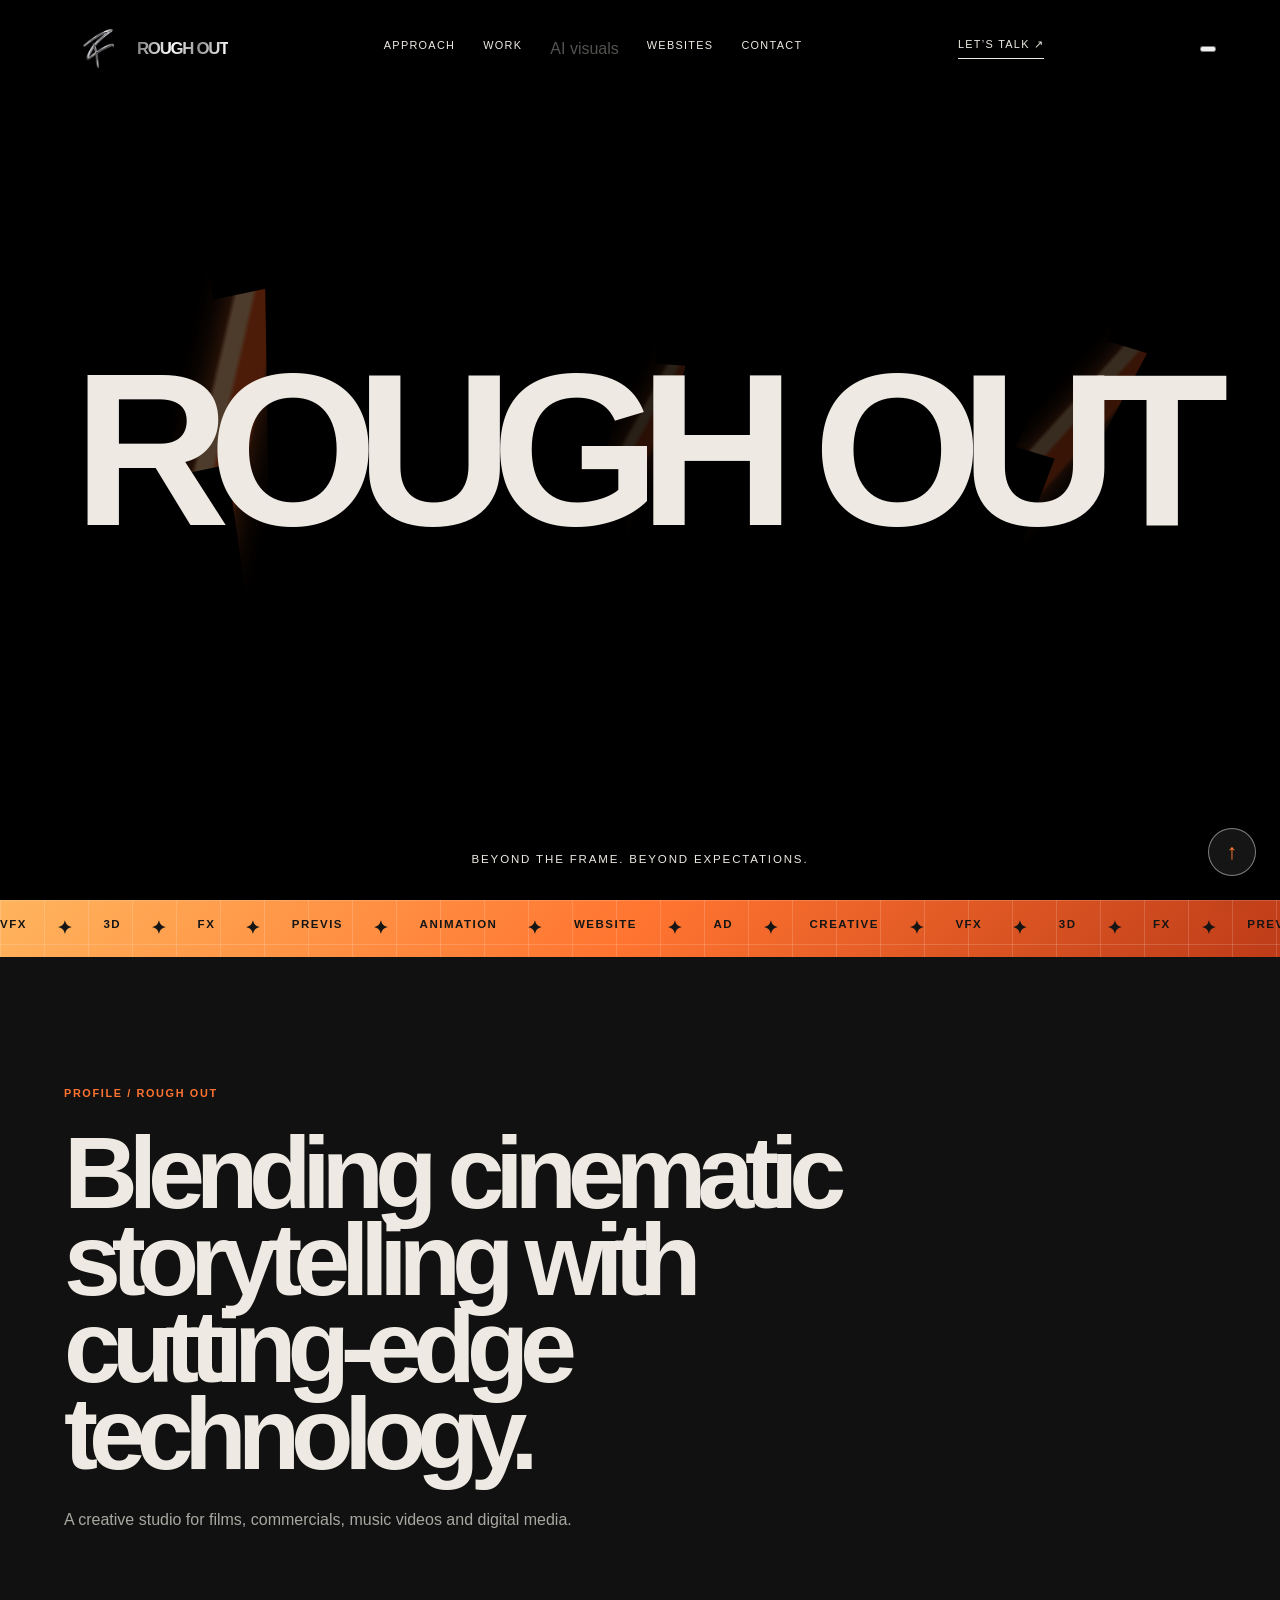
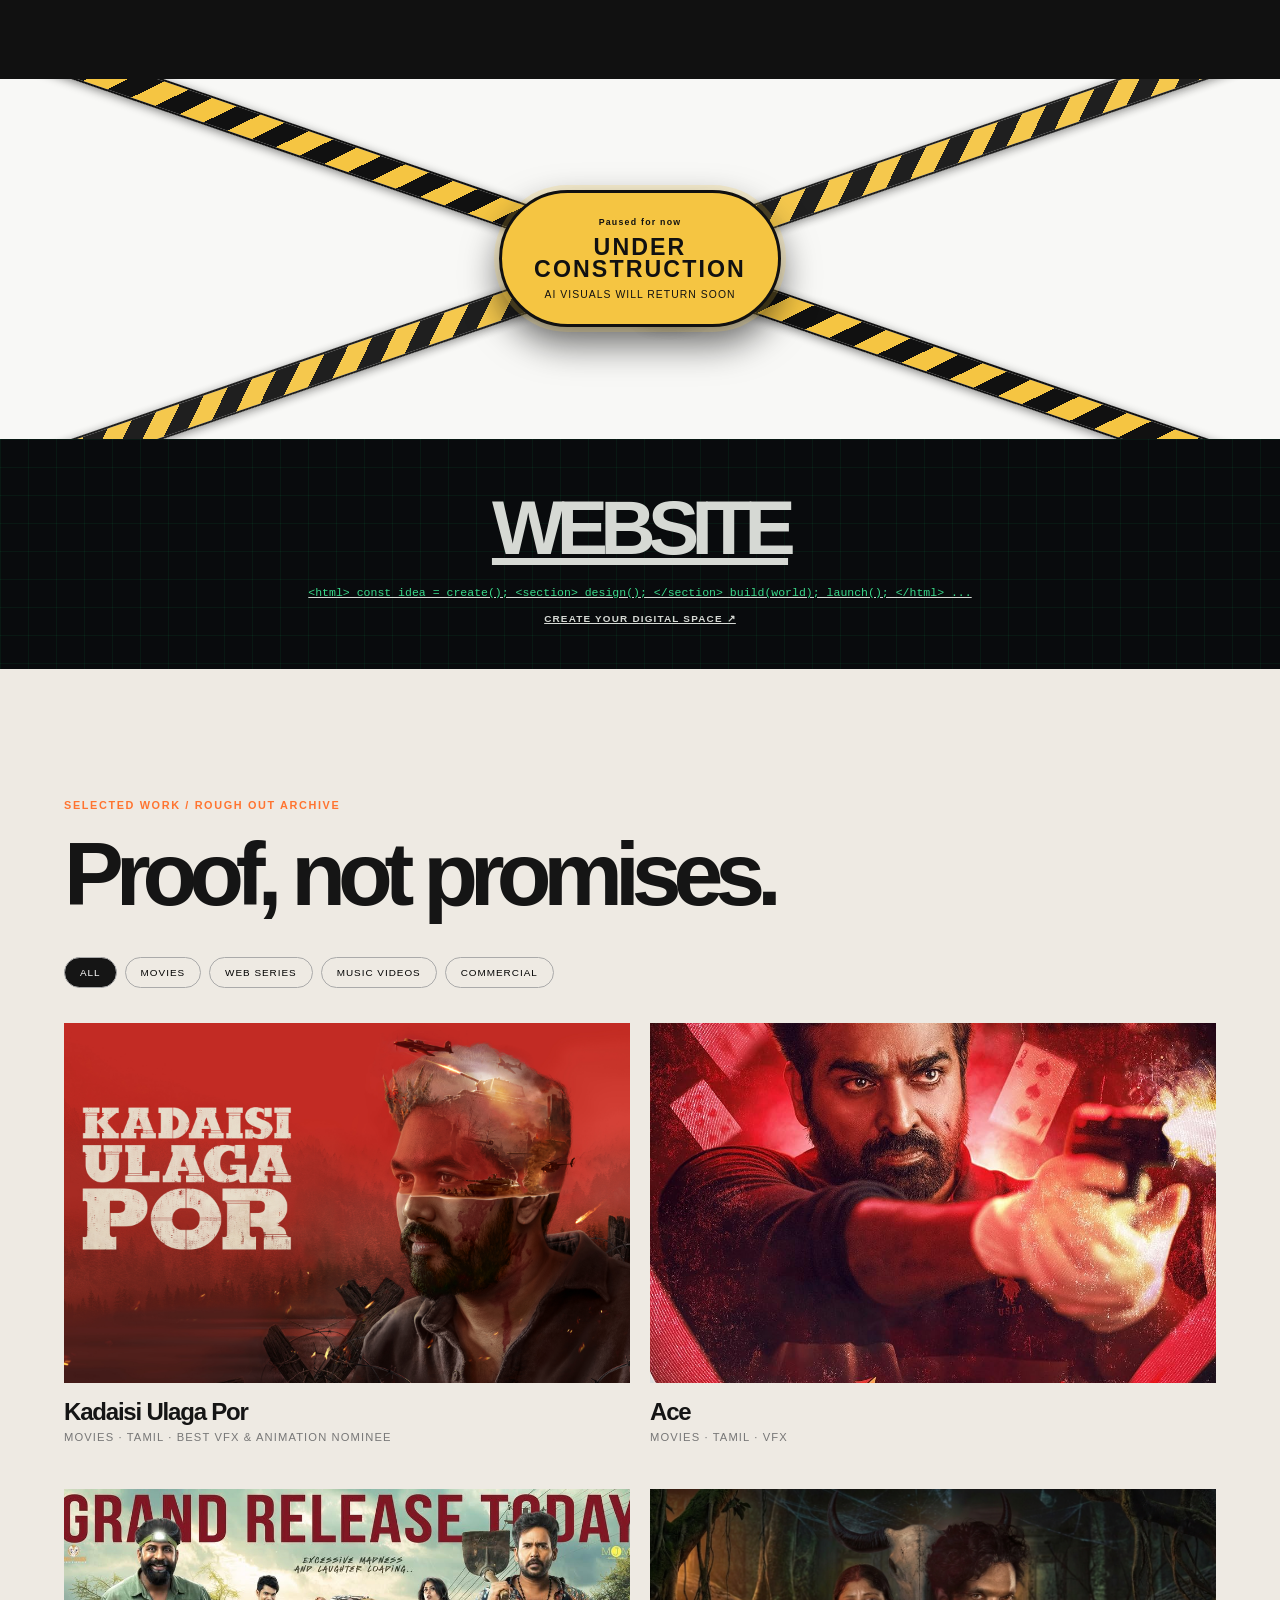
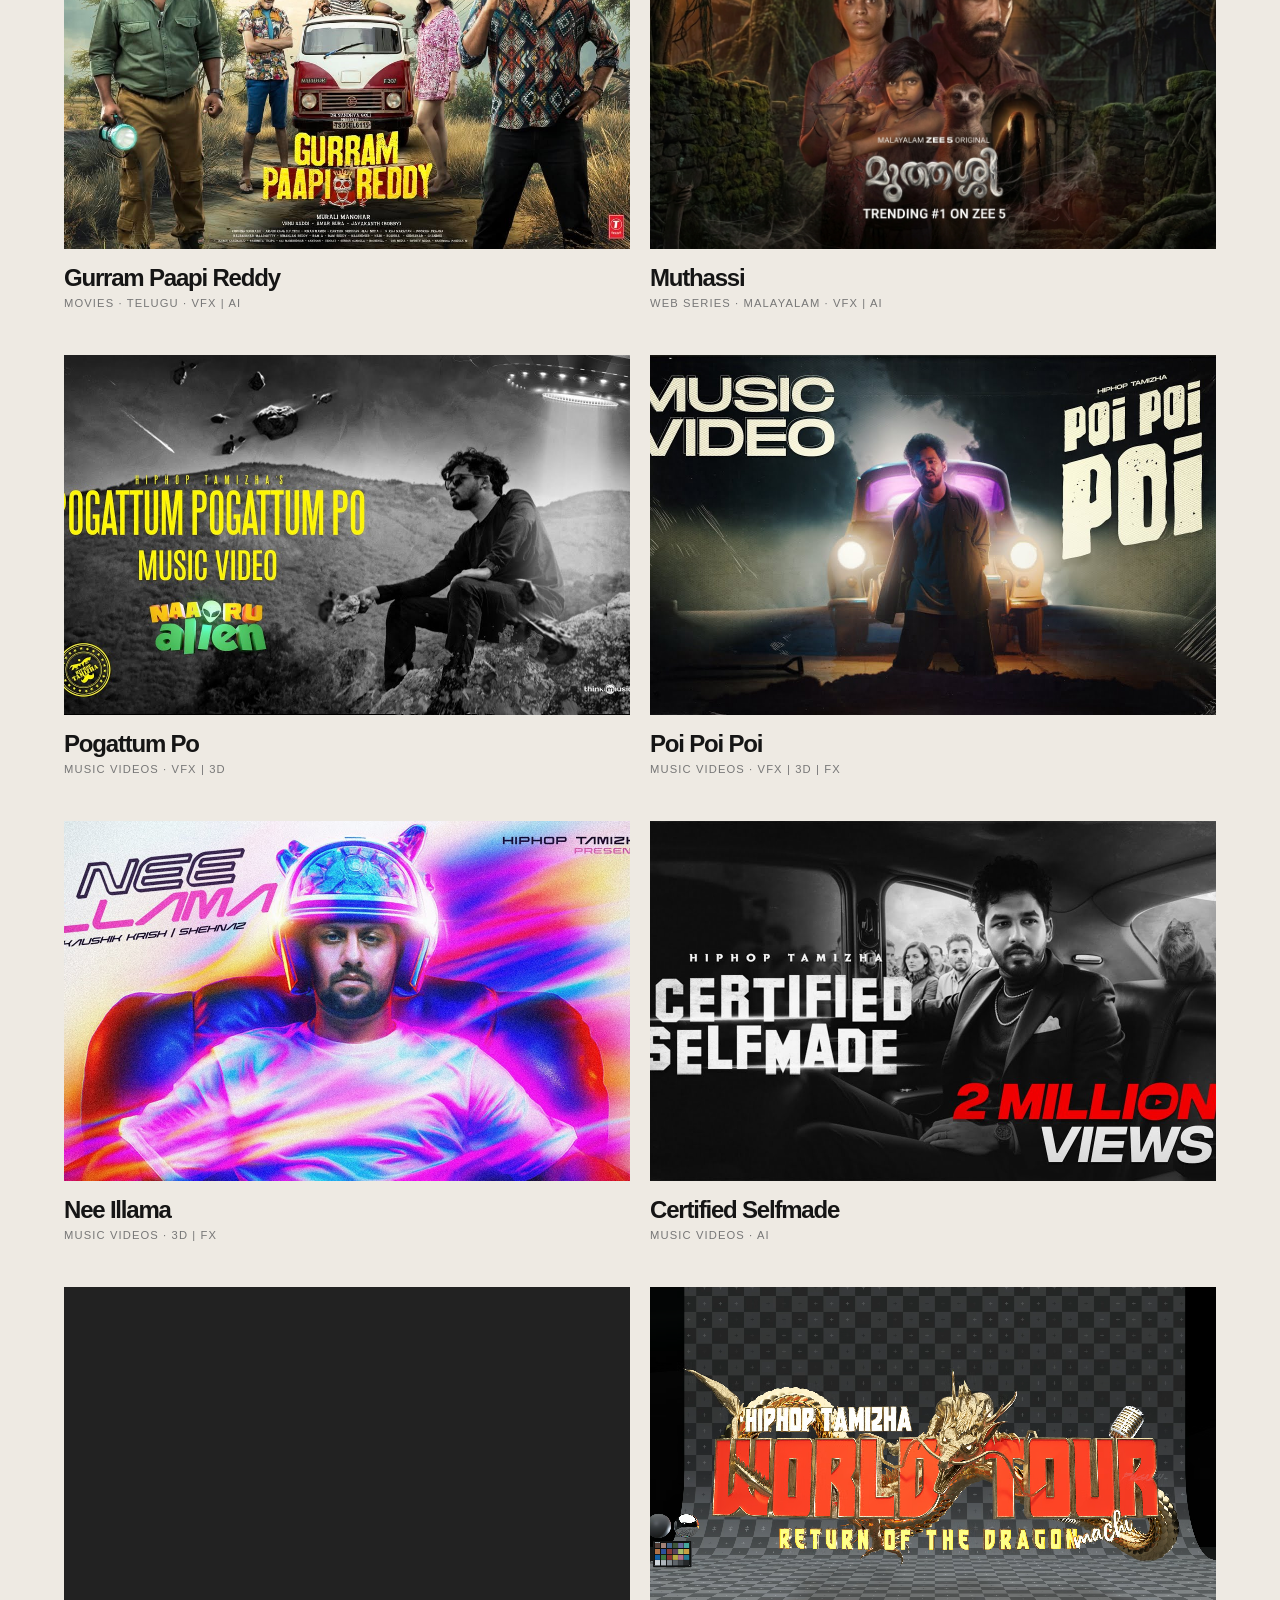
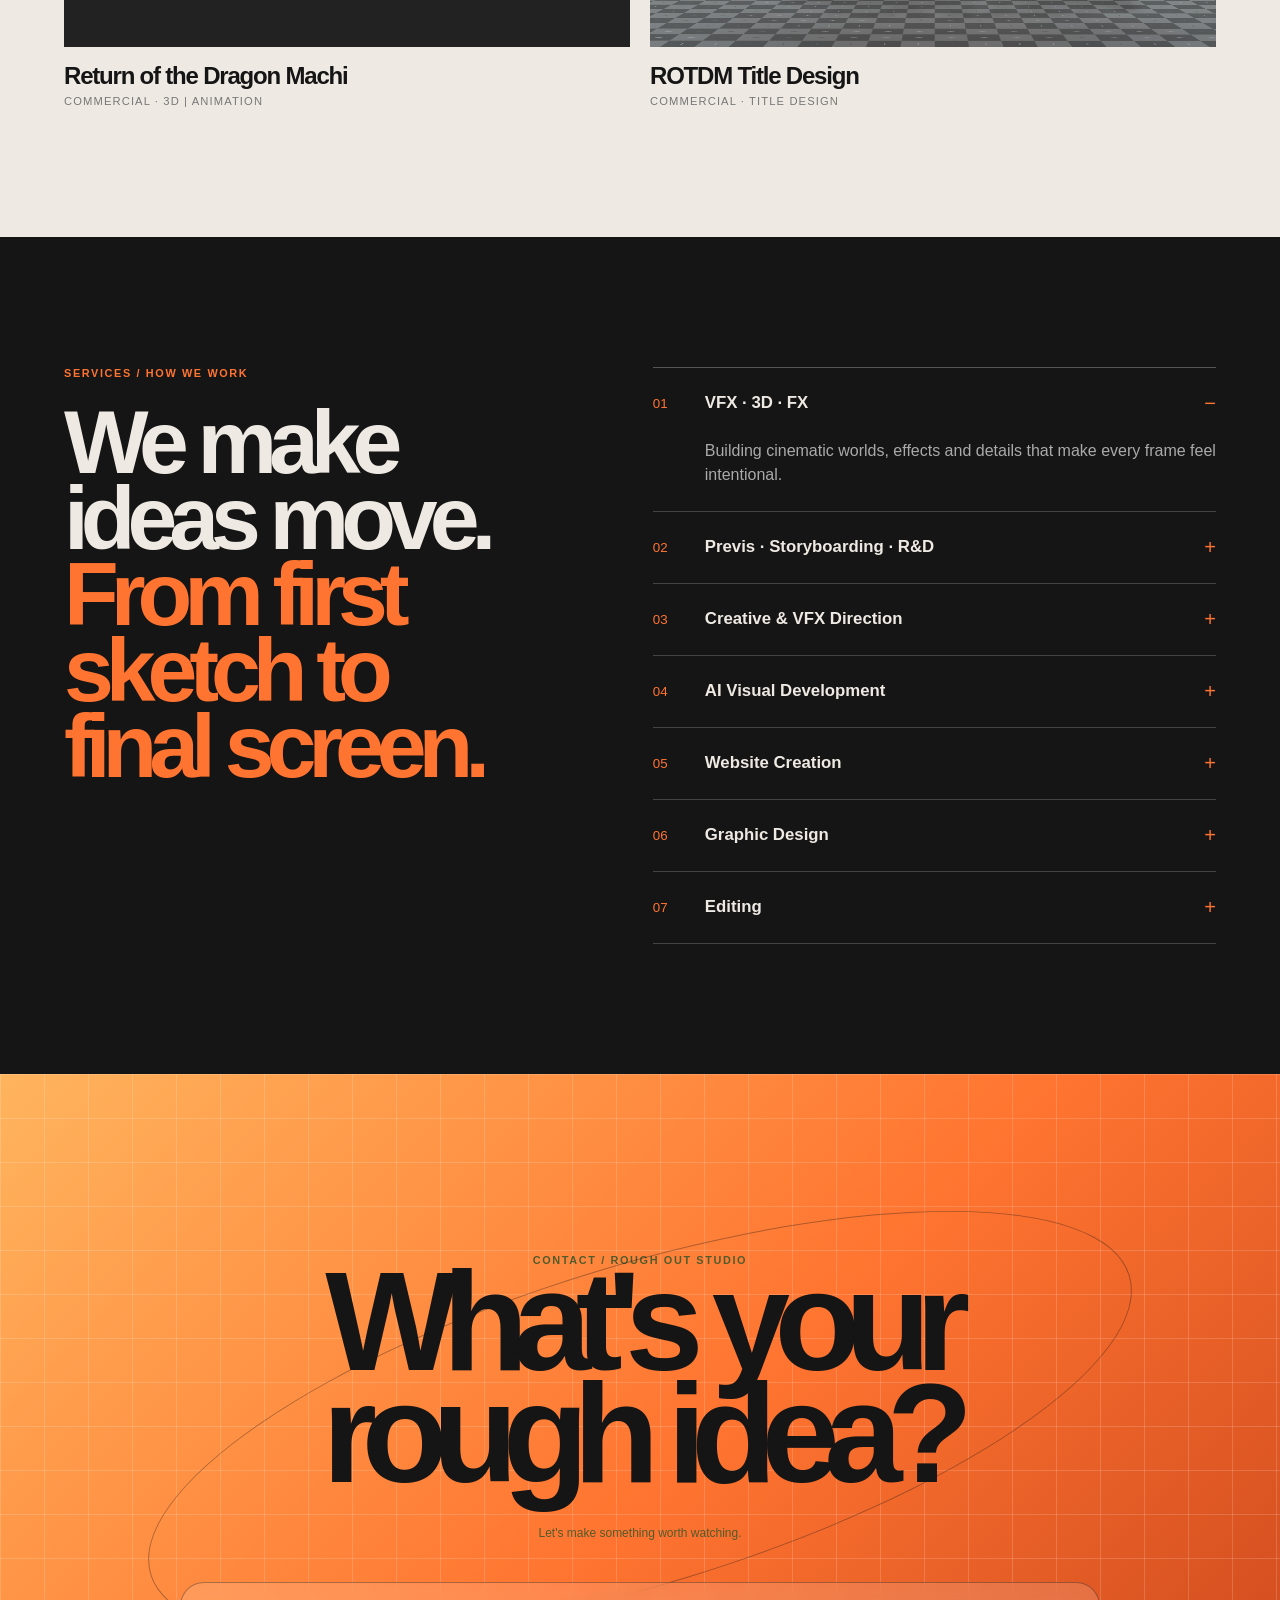
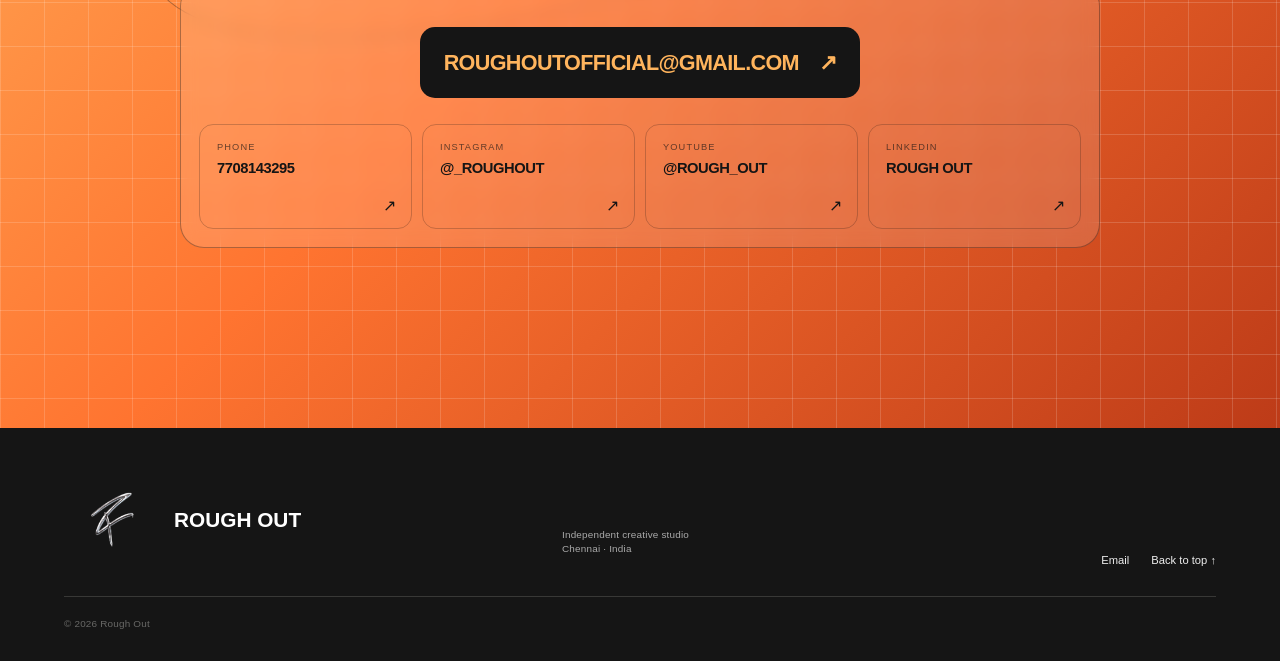
==== commit 473f086f: "Add project language tags" ====
--- a/index.html
+++ b/index.html
@@ -23,10 +23,10 @@
 <section class="ticker"><div class="track"><div class="set"><span>VFX</span><b>✦</b><span>3D</span><b>✦</b><span>FX</span><b>✦</b><span>Previs</span><b>✦</b><span>Animation</span><b>✦</b><span>Website</span><b>✦</b><span>Ad</span><b>✦</b><span>Creative</span><b>✦</b></div><div class="set"><span>VFX</span><b>✦</b><span>3D</span><b>✦</b><span>FX</span><b>✦</b><span>Previs</span><b>✦</b><span>Animation</span><b>✦</b><span>Website</span><b>✦</b><span>Ad</span><b>✦</b><span>Creative</span><b>✦</b></div></div></section>
 <section class="intro"><div class="eyebrow">Profile / Rough Out</div><h2>Blending cinematic storytelling with cutting-edge technology.</h2><p>A creative studio for films, commercials, music videos and digital media.</p></section>
 <section class="ai-portal" aria-label="AI visual development"><div class="ai-portal-depth" aria-hidden="true"><img src="media/images/WJKluiMOs8Y-HD.jpg" alt=""><img src="media/images/wg29P2B11aE-HD.jpg" alt=""><img src="media/images/uvbQsFbGSS4-HD.jpg" alt=""><img src="media/images/dbowelpu4Ls-HD.jpg" alt=""><img src="media/images/38677793db25e396c0c7a3949ba7686d9d81d3fd2b20551b229a2636991c2ce4.jpg" alt=""><img src="media/images/Streaming-date-of-Muthassi-Series-ZEE5.jpg" alt=""></div><div class="ai-portal-core ai-under-construction" role="status" aria-label="AI visuals under construction"><small>Paused for now</small><strong>UNDER<br>CONSTRUCTION</strong><span>AI visuals will return soon</span></div><span class="construction-tape construction-tape-one" aria-hidden="true">UNDER CONSTRUCTION</span><span class="construction-tape construction-tape-two" aria-hidden="true">UNDER CONSTRUCTION</span></section><a class="website-portal" href="websites.html" onclick="event.preventDefault();document.body.classList.add('website-transition-out');setTimeout(function(){location.href='websites.html'},820)"><strong>WEBSITE</strong><span class="website-code">&lt;html&gt; const idea = create(); &lt;section&gt; design(); &lt;/section&gt; build(world); launch(); &lt;/html&gt; ...</span><b>CREATE YOUR DIGITAL SPACE ↗</b></a><section id="work" class="work"><div class="eyebrow">Selected work / Rough Out archive</div><h2>Proof, not promises.</h2><div class="filters"><button class="active" data-filter="all">All</button><button data-filter="Movies">Movies</button><button data-filter="Web Series">Web Series</button><button data-filter="Music Videos">Music Videos</button><button data-filter="Commercial">Commercial</button></div><div class="grid">
-<article class="card" data-cat="Movies"><div class="card-media"><img src="media/images/38677793db25e396c0c7a3949ba7686d9d81d3fd2b20551b229a2636991c2ce4.jpg" alt="Kadaisi Ulaga Por"></div><h3>Kadaisi Ulaga Por</h3><p>Movies · Best VFX &amp; Animation Nominee</p></article>
-<article class="card" data-cat="Movies"><div class="card-media"><img src="media/images/MV5BNjNjZTg4MDItNWZlZS00NDc3LTkzZTktODVhOWFkYzA4OTAxXkEyXkFqcGc@._V1_FMjpg_UX1000_.jpg" alt="Ace"></div><h3>Ace</h3><p>Movies · VFX</p></article>
-<article class="card" data-cat="Movies"><div class="card-media"><img src="media/images/IMG_4012.JPG" alt="Gurram Paapi Reddy"></div><h3>Gurram Paapi Reddy</h3><p>Movies · VFX | AI</p></article>
-<article class="card" data-cat="Web Series"><div class="card-media"><video autoplay muted loop playsinline poster="media/images/muthassi.png" src="media/videos/muthassi-teaser.mp4"></video></div><h3>Muthassi</h3><p>Web Series · VFX | AI</p></article>
+<article class="card" data-cat="Movies"><div class="card-media"><img src="media/images/38677793db25e396c0c7a3949ba7686d9d81d3fd2b20551b229a2636991c2ce4.jpg" alt="Kadaisi Ulaga Por"></div><h3>Kadaisi Ulaga Por</h3><p>Movies · Tamil · Best VFX &amp; Animation Nominee</p></article>
+<article class="card" data-cat="Movies"><div class="card-media"><img src="media/images/MV5BNjNjZTg4MDItNWZlZS00NDc3LTkzZTktODVhOWFkYzA4OTAxXkEyXkFqcGc@._V1_FMjpg_UX1000_.jpg" alt="Ace"></div><h3>Ace</h3><p>Movies · Tamil · VFX</p></article>
+<article class="card" data-cat="Movies"><div class="card-media"><img src="media/images/IMG_4012.JPG" alt="Gurram Paapi Reddy"></div><h3>Gurram Paapi Reddy</h3><p>Movies · Telugu · VFX | AI</p></article>
+ <article class="card" data-cat="Web Series"><div class="card-media"><video autoplay muted loop playsinline poster="media/images/muthassi.png" src="media/videos/muthassi-teaser.mp4"></video></div><h3>Muthassi</h3><p>Web Series · Malayalam · VFX | AI</p></article>
 <article class="card" data-cat="Music Videos"><div class="card-media"><video autoplay muted loop playsinline poster="media/images/wg29P2B11aE-HD.jpg" src="media/videos/pogattum-po-clip-1.mp4"></video></div><h3>Pogattum Po</h3><p>Music Videos · VFX | 3D</p></article>
  <article class="card" data-cat="Music Videos"><div class="card-media"><video autoplay muted loop playsinline poster="media/images/WJKluiMOs8Y-HD.jpg" src="media/videos/poi-clip-1.mp4"></video></div><h3>Poi Poi Poi</h3><p>Music Videos · VFX | 3D | FX</p></article>
  <article class="card" data-cat="Music Videos"><div class="card-media"><video autoplay muted loop playsinline poster="media/images/dbowelpu4Ls-HD.jpg" src="media/videos/reelsaveapp_1784654365.mp4"></video></div><h3>Nee Illama</h3><p>Music Videos · 3D | FX</p></article>
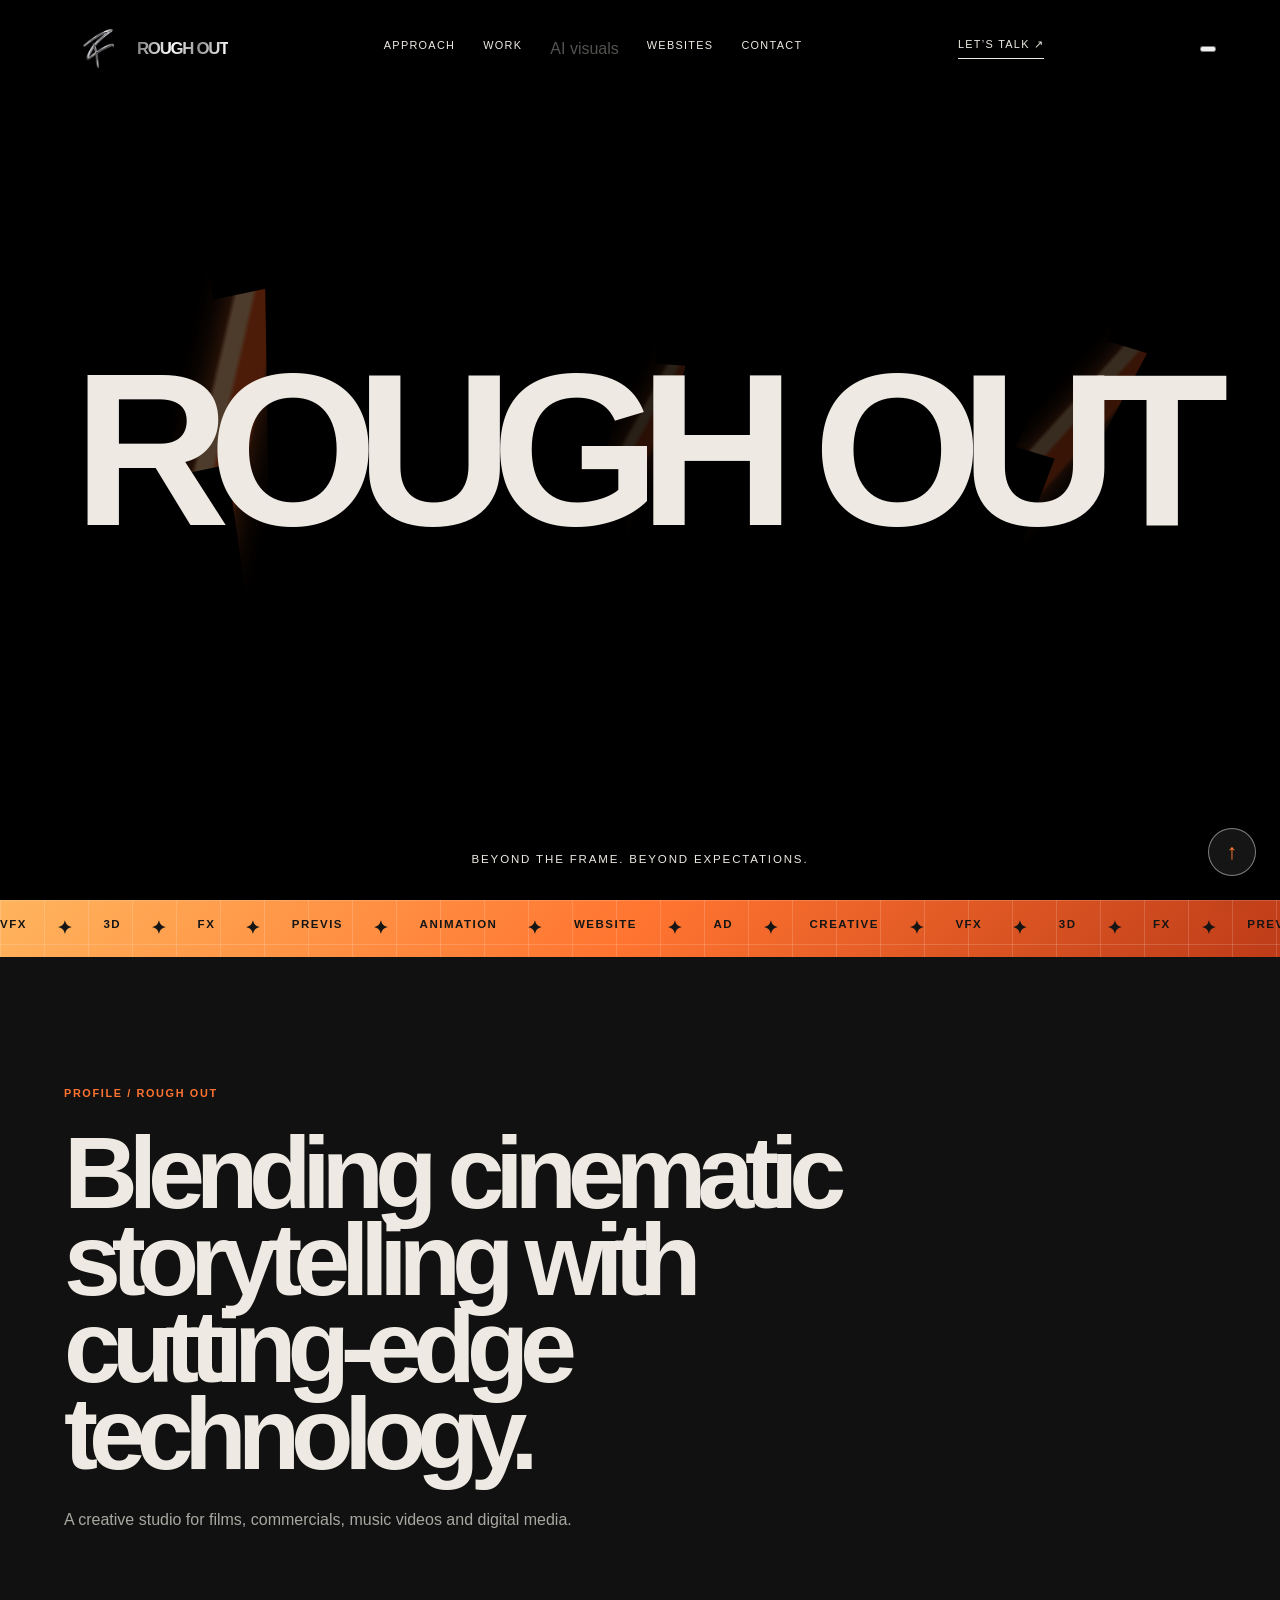
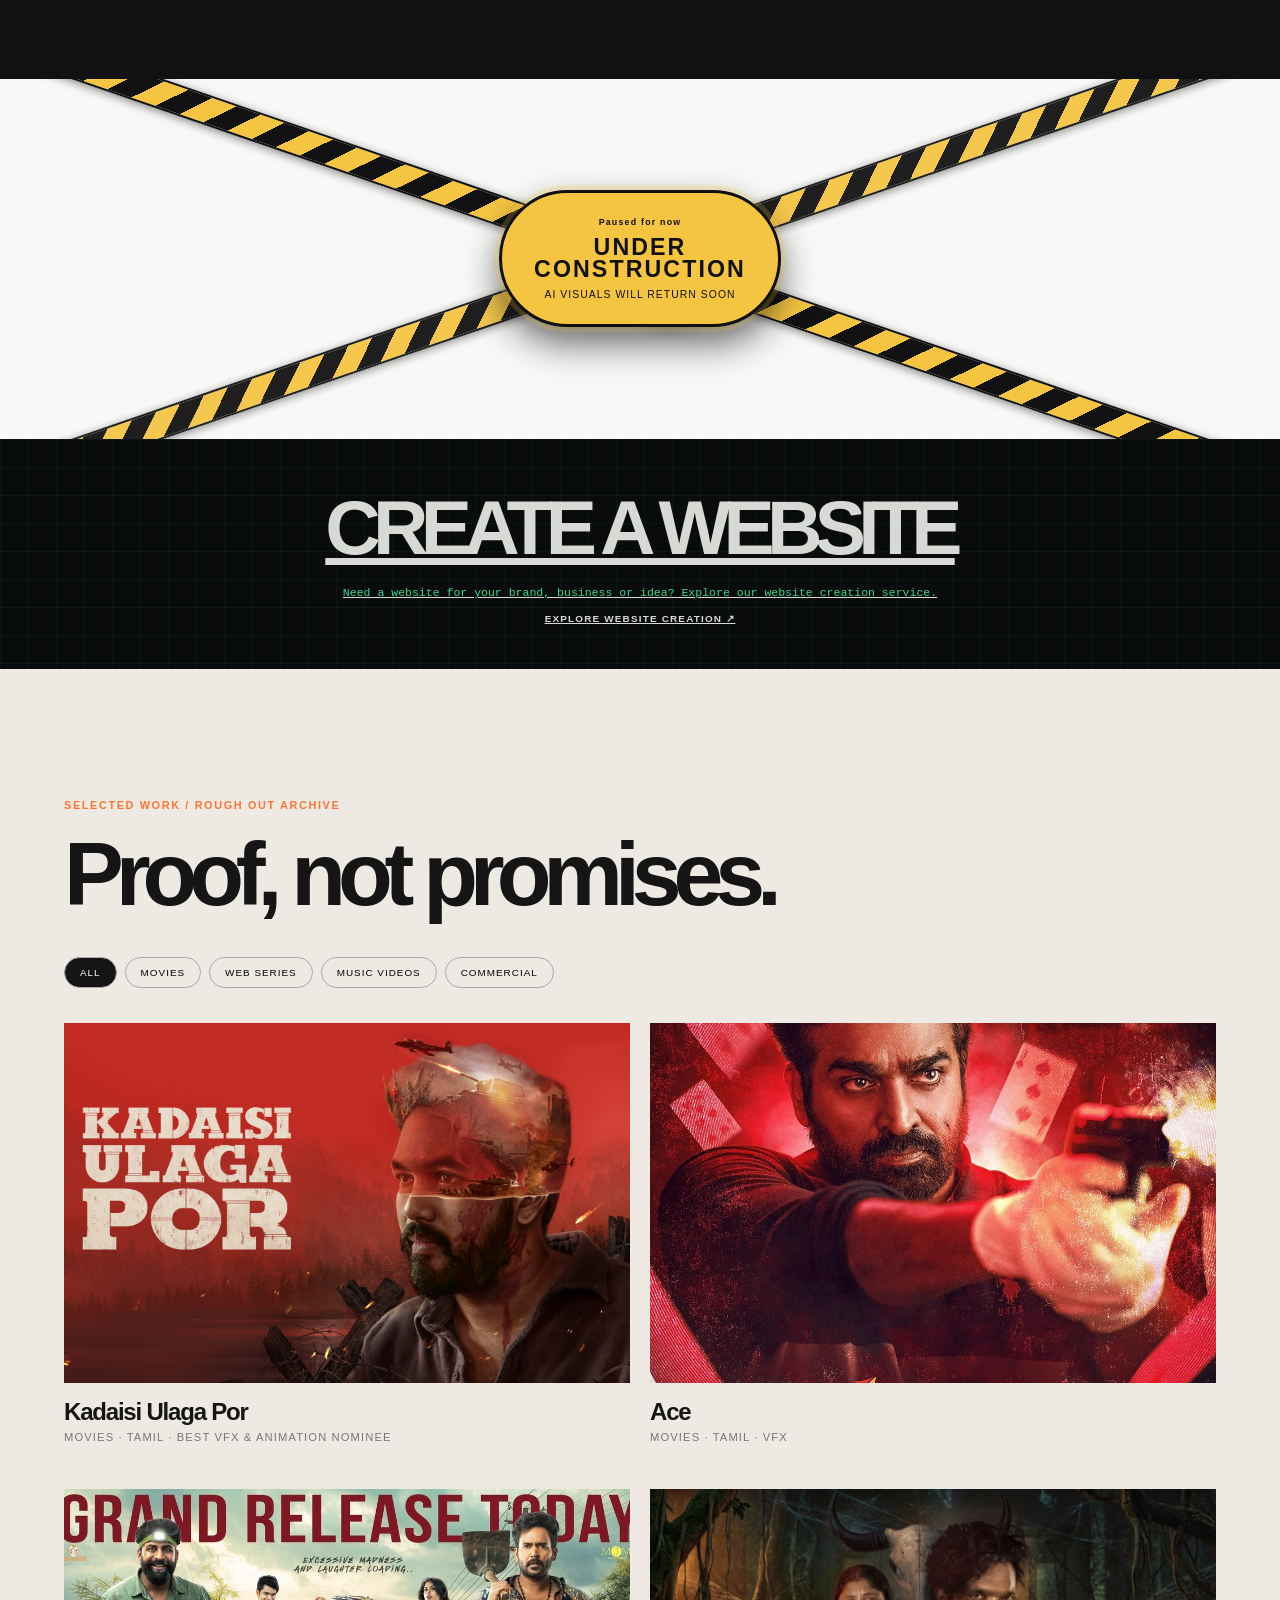
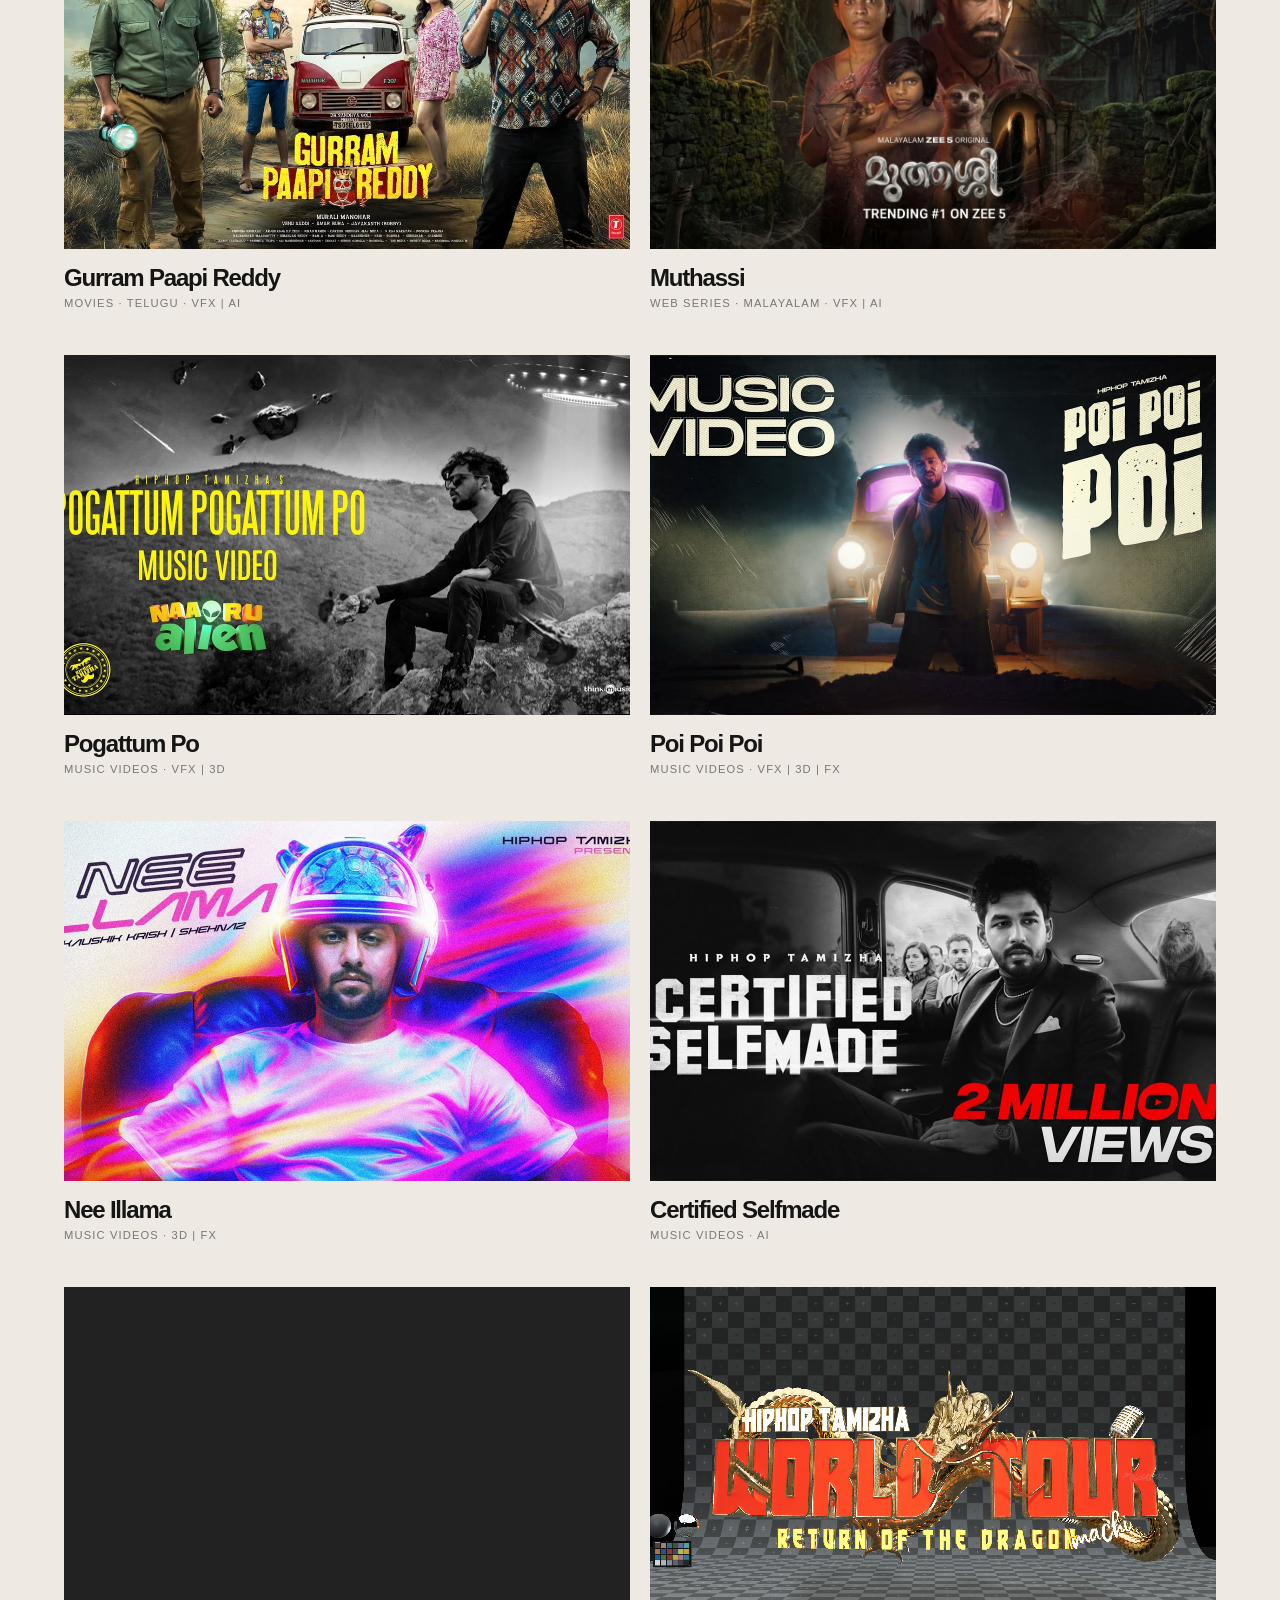
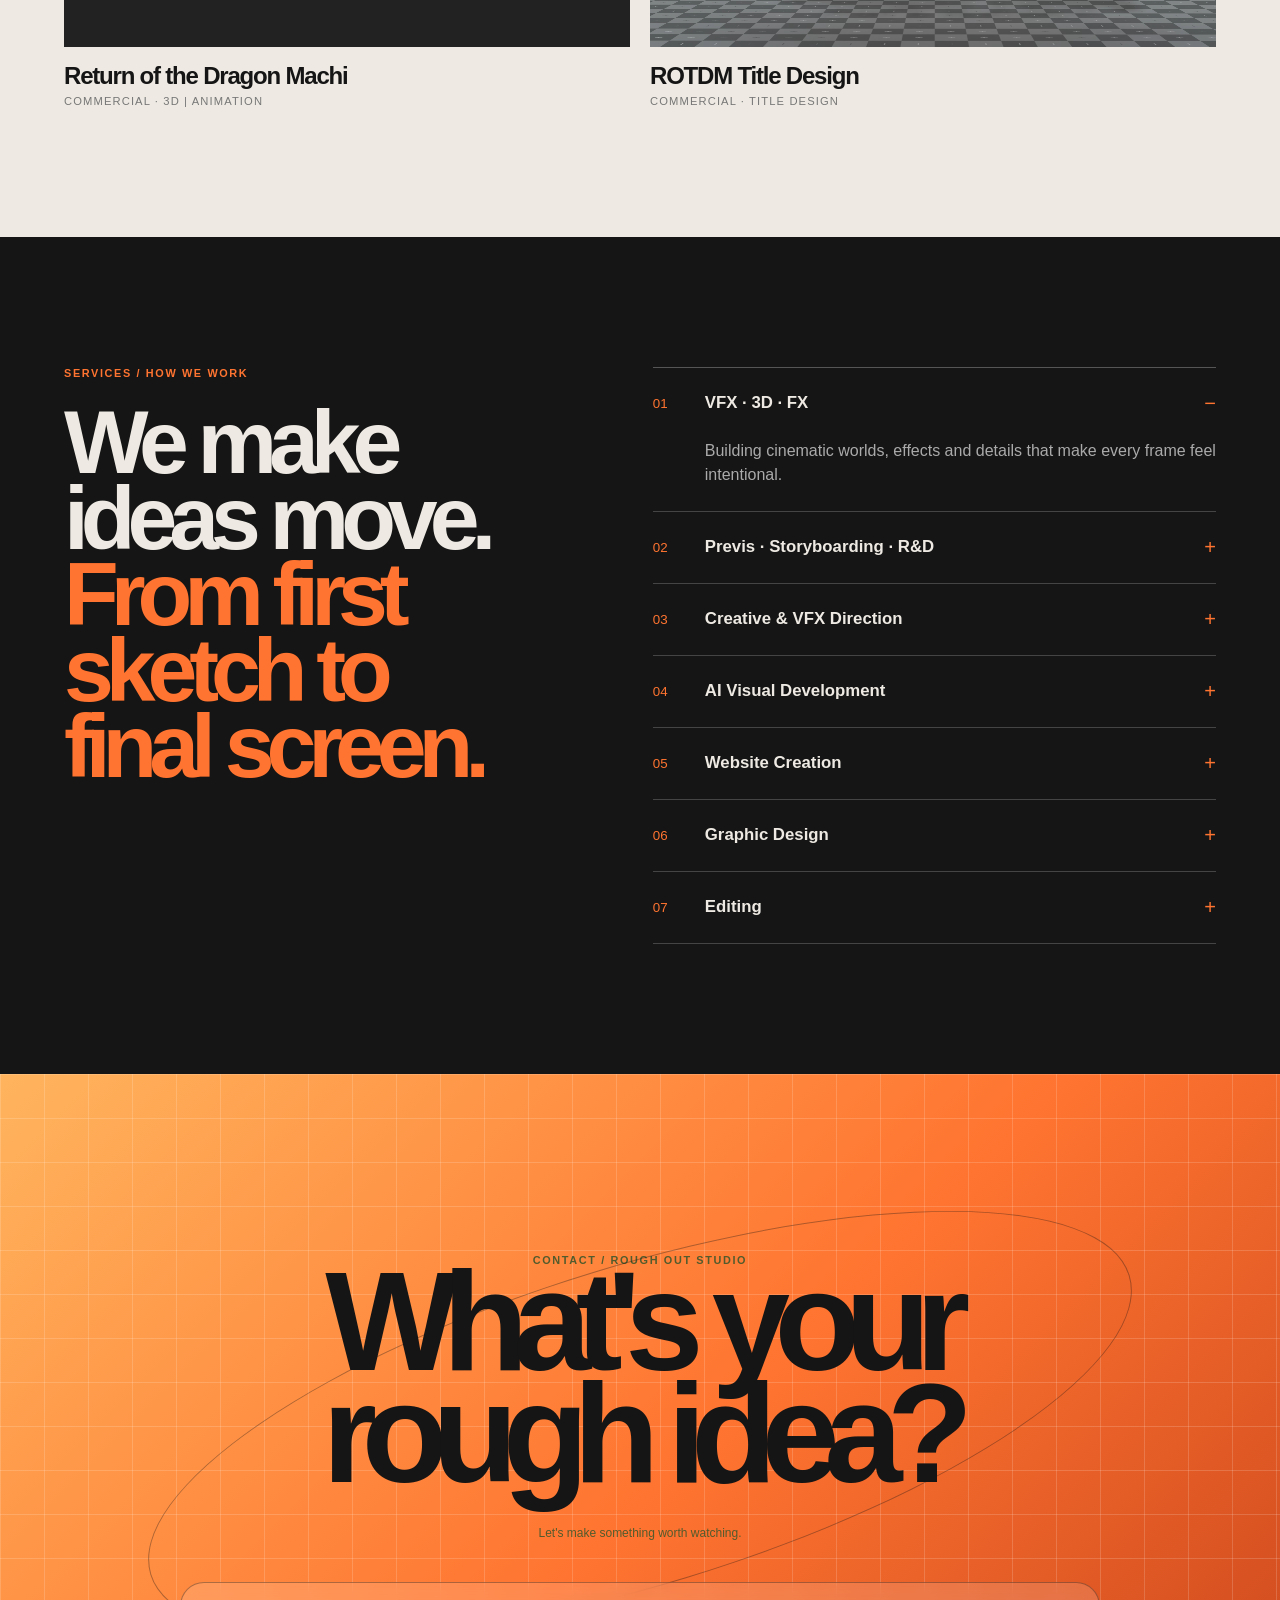
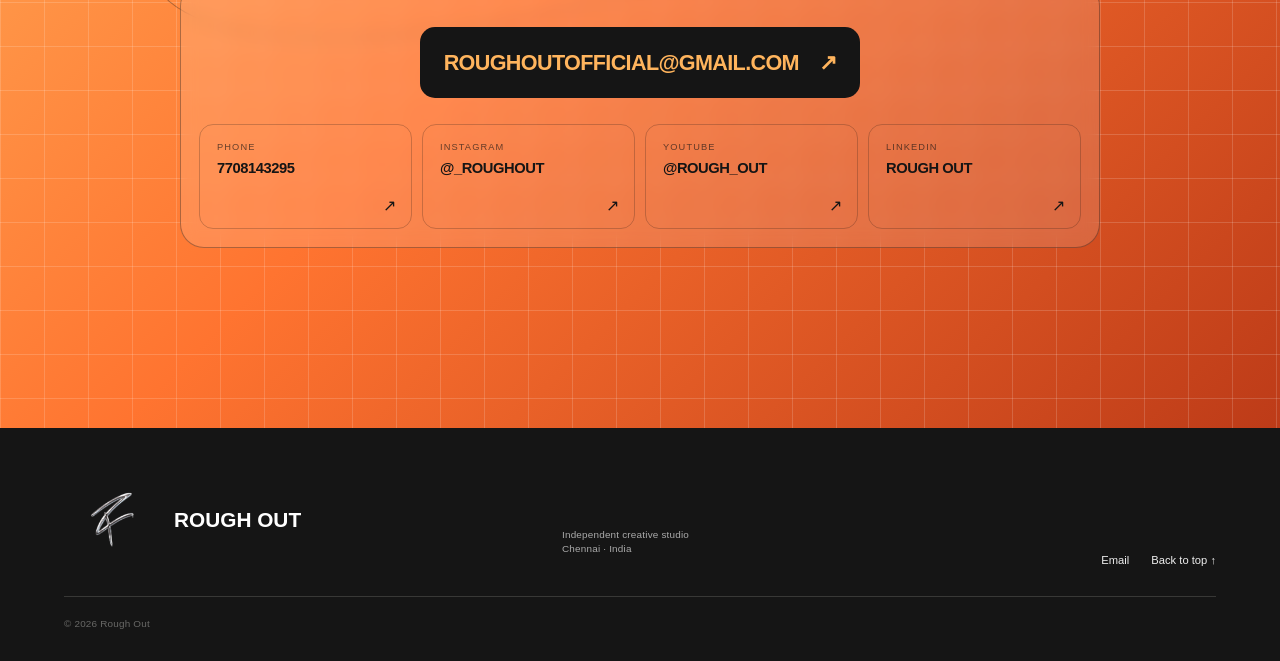
==== commit 35283796: "Clarify website creation portal" ====
--- a/index.html
+++ b/index.html
@@ -22,7 +22,7 @@
 <main><section id="top" class="hero"><i class="bolt b1"></i><i class="bolt b2"></i><i class="bolt b3"></i><h1>ROUGH OUT</h1><div class="tag">Beyond the Frame. Beyond Expectations.</div></section>
 <section class="ticker"><div class="track"><div class="set"><span>VFX</span><b>✦</b><span>3D</span><b>✦</b><span>FX</span><b>✦</b><span>Previs</span><b>✦</b><span>Animation</span><b>✦</b><span>Website</span><b>✦</b><span>Ad</span><b>✦</b><span>Creative</span><b>✦</b></div><div class="set"><span>VFX</span><b>✦</b><span>3D</span><b>✦</b><span>FX</span><b>✦</b><span>Previs</span><b>✦</b><span>Animation</span><b>✦</b><span>Website</span><b>✦</b><span>Ad</span><b>✦</b><span>Creative</span><b>✦</b></div></div></section>
 <section class="intro"><div class="eyebrow">Profile / Rough Out</div><h2>Blending cinematic storytelling with cutting-edge technology.</h2><p>A creative studio for films, commercials, music videos and digital media.</p></section>
-<section class="ai-portal" aria-label="AI visual development"><div class="ai-portal-depth" aria-hidden="true"><img src="media/images/WJKluiMOs8Y-HD.jpg" alt=""><img src="media/images/wg29P2B11aE-HD.jpg" alt=""><img src="media/images/uvbQsFbGSS4-HD.jpg" alt=""><img src="media/images/dbowelpu4Ls-HD.jpg" alt=""><img src="media/images/38677793db25e396c0c7a3949ba7686d9d81d3fd2b20551b229a2636991c2ce4.jpg" alt=""><img src="media/images/Streaming-date-of-Muthassi-Series-ZEE5.jpg" alt=""></div><div class="ai-portal-core ai-under-construction" role="status" aria-label="AI visuals under construction"><small>Paused for now</small><strong>UNDER<br>CONSTRUCTION</strong><span>AI visuals will return soon</span></div><span class="construction-tape construction-tape-one" aria-hidden="true">UNDER CONSTRUCTION</span><span class="construction-tape construction-tape-two" aria-hidden="true">UNDER CONSTRUCTION</span></section><a class="website-portal" href="websites.html" onclick="event.preventDefault();document.body.classList.add('website-transition-out');setTimeout(function(){location.href='websites.html'},820)"><strong>WEBSITE</strong><span class="website-code">&lt;html&gt; const idea = create(); &lt;section&gt; design(); &lt;/section&gt; build(world); launch(); &lt;/html&gt; ...</span><b>CREATE YOUR DIGITAL SPACE ↗</b></a><section id="work" class="work"><div class="eyebrow">Selected work / Rough Out archive</div><h2>Proof, not promises.</h2><div class="filters"><button class="active" data-filter="all">All</button><button data-filter="Movies">Movies</button><button data-filter="Web Series">Web Series</button><button data-filter="Music Videos">Music Videos</button><button data-filter="Commercial">Commercial</button></div><div class="grid">
+<section class="ai-portal" aria-label="AI visual development"><div class="ai-portal-depth" aria-hidden="true"><img src="media/images/WJKluiMOs8Y-HD.jpg" alt=""><img src="media/images/wg29P2B11aE-HD.jpg" alt=""><img src="media/images/uvbQsFbGSS4-HD.jpg" alt=""><img src="media/images/dbowelpu4Ls-HD.jpg" alt=""><img src="media/images/38677793db25e396c0c7a3949ba7686d9d81d3fd2b20551b229a2636991c2ce4.jpg" alt=""><img src="media/images/Streaming-date-of-Muthassi-Series-ZEE5.jpg" alt=""></div><div class="ai-portal-core ai-under-construction" role="status" aria-label="AI visuals under construction"><small>Paused for now</small><strong>UNDER<br>CONSTRUCTION</strong><span>AI visuals will return soon</span></div><span class="construction-tape construction-tape-one" aria-hidden="true">UNDER CONSTRUCTION</span><span class="construction-tape construction-tape-two" aria-hidden="true">UNDER CONSTRUCTION</span></section><a class="website-portal" href="websites.html" onclick="event.preventDefault();document.body.classList.add('website-transition-out');setTimeout(function(){location.href='websites.html'},820)"><strong>CREATE A WEBSITE</strong><span class="website-code">Need a website for your brand, business or idea? Explore our website creation service.</span><b>EXPLORE WEBSITE CREATION ↗</b></a><section id="work" class="work"><div class="eyebrow">Selected work / Rough Out archive</div><h2>Proof, not promises.</h2><div class="filters"><button class="active" data-filter="all">All</button><button data-filter="Movies">Movies</button><button data-filter="Web Series">Web Series</button><button data-filter="Music Videos">Music Videos</button><button data-filter="Commercial">Commercial</button></div><div class="grid">
 <article class="card" data-cat="Movies"><div class="card-media"><img src="media/images/38677793db25e396c0c7a3949ba7686d9d81d3fd2b20551b229a2636991c2ce4.jpg" alt="Kadaisi Ulaga Por"></div><h3>Kadaisi Ulaga Por</h3><p>Movies · Tamil · Best VFX &amp; Animation Nominee</p></article>
 <article class="card" data-cat="Movies"><div class="card-media"><img src="media/images/MV5BNjNjZTg4MDItNWZlZS00NDc3LTkzZTktODVhOWFkYzA4OTAxXkEyXkFqcGc@._V1_FMjpg_UX1000_.jpg" alt="Ace"></div><h3>Ace</h3><p>Movies · Tamil · VFX</p></article>
 <article class="card" data-cat="Movies"><div class="card-media"><img src="media/images/IMG_4012.JPG" alt="Gurram Paapi Reddy"></div><h3>Gurram Paapi Reddy</h3><p>Movies · Telugu · VFX | AI</p></article>
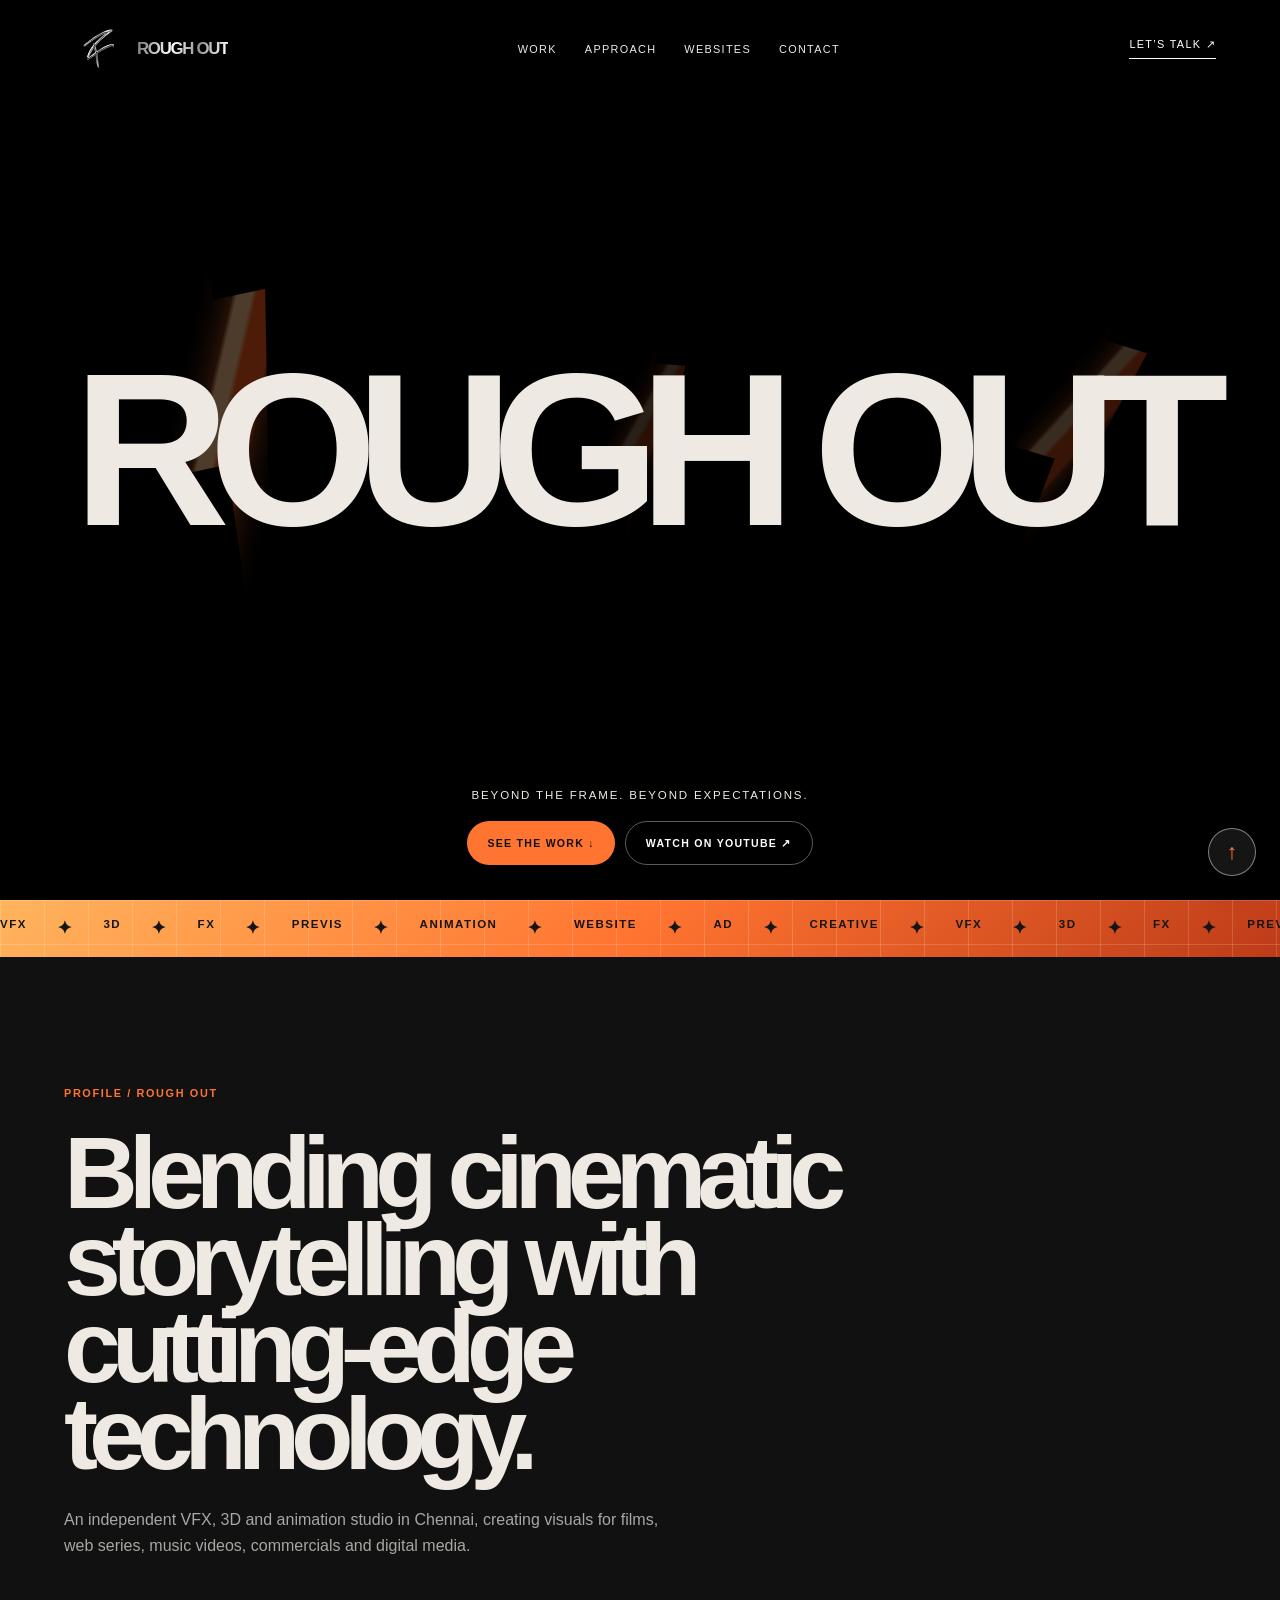
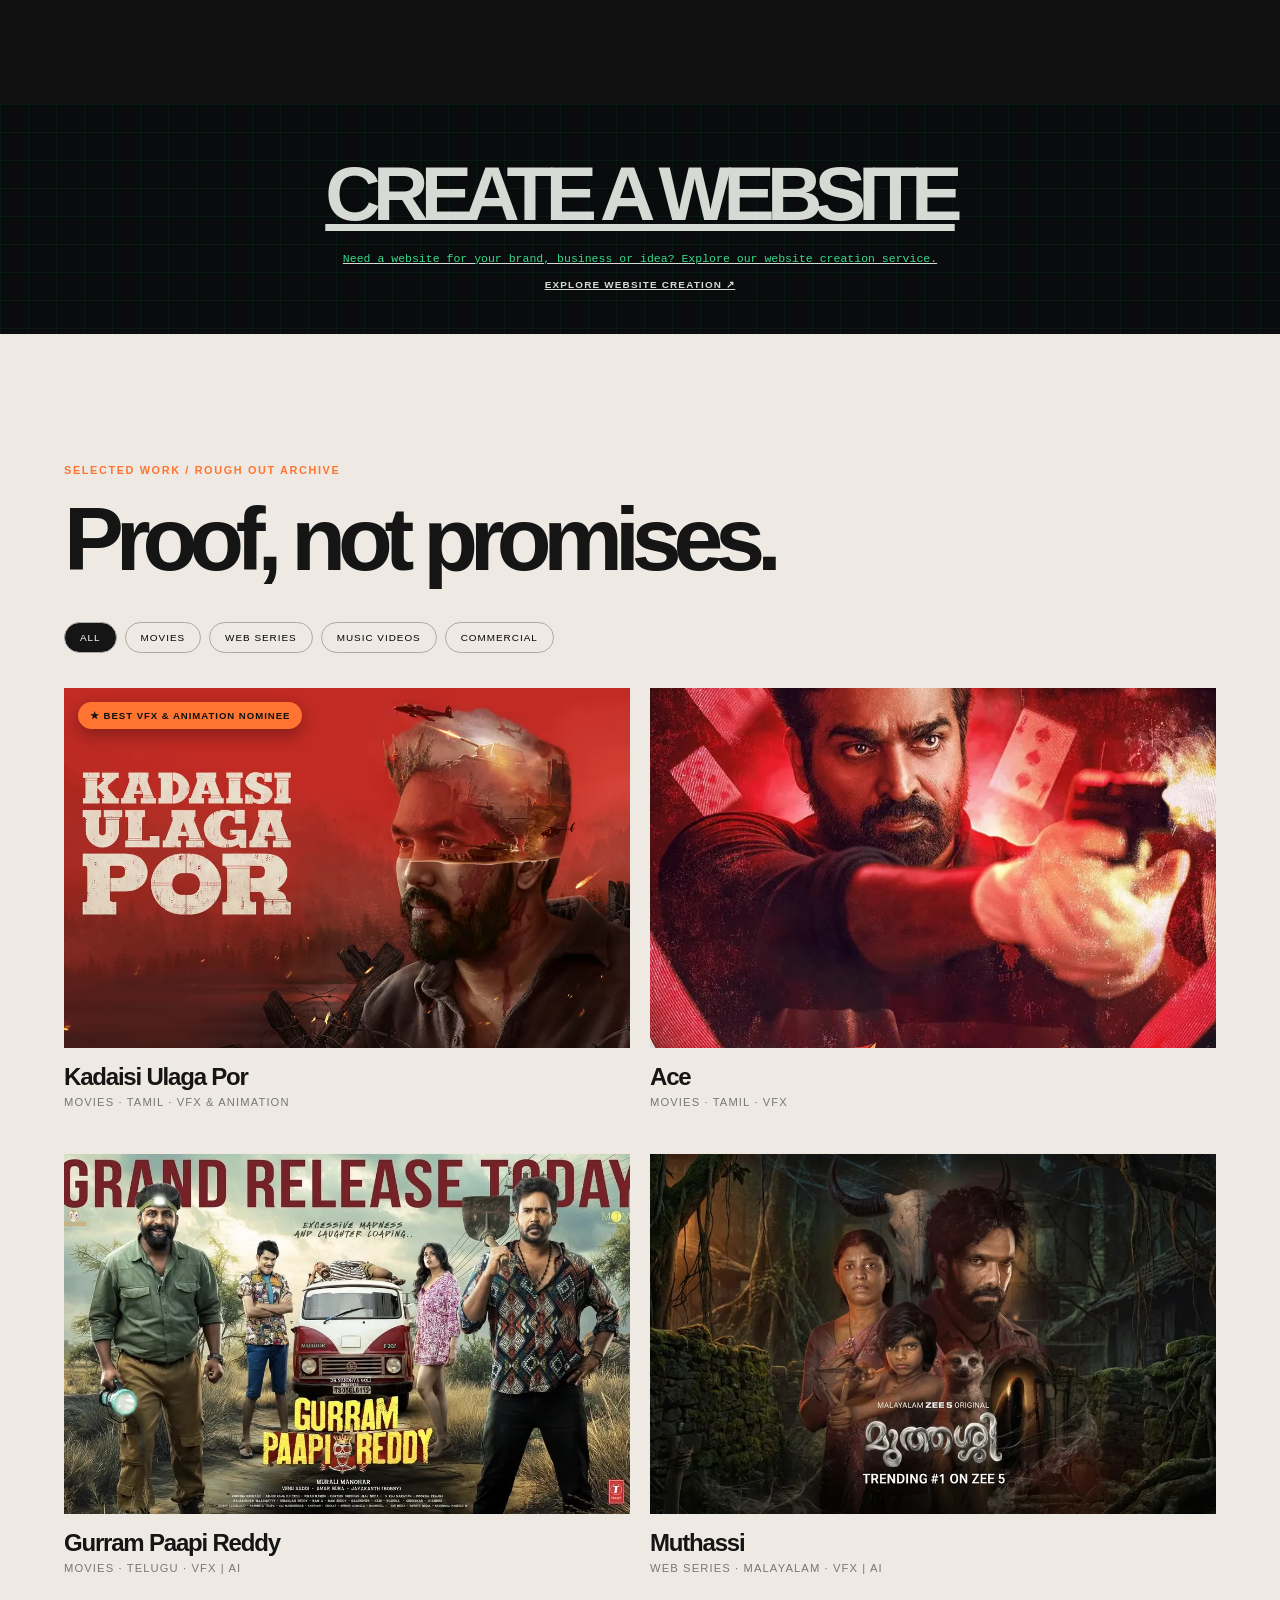
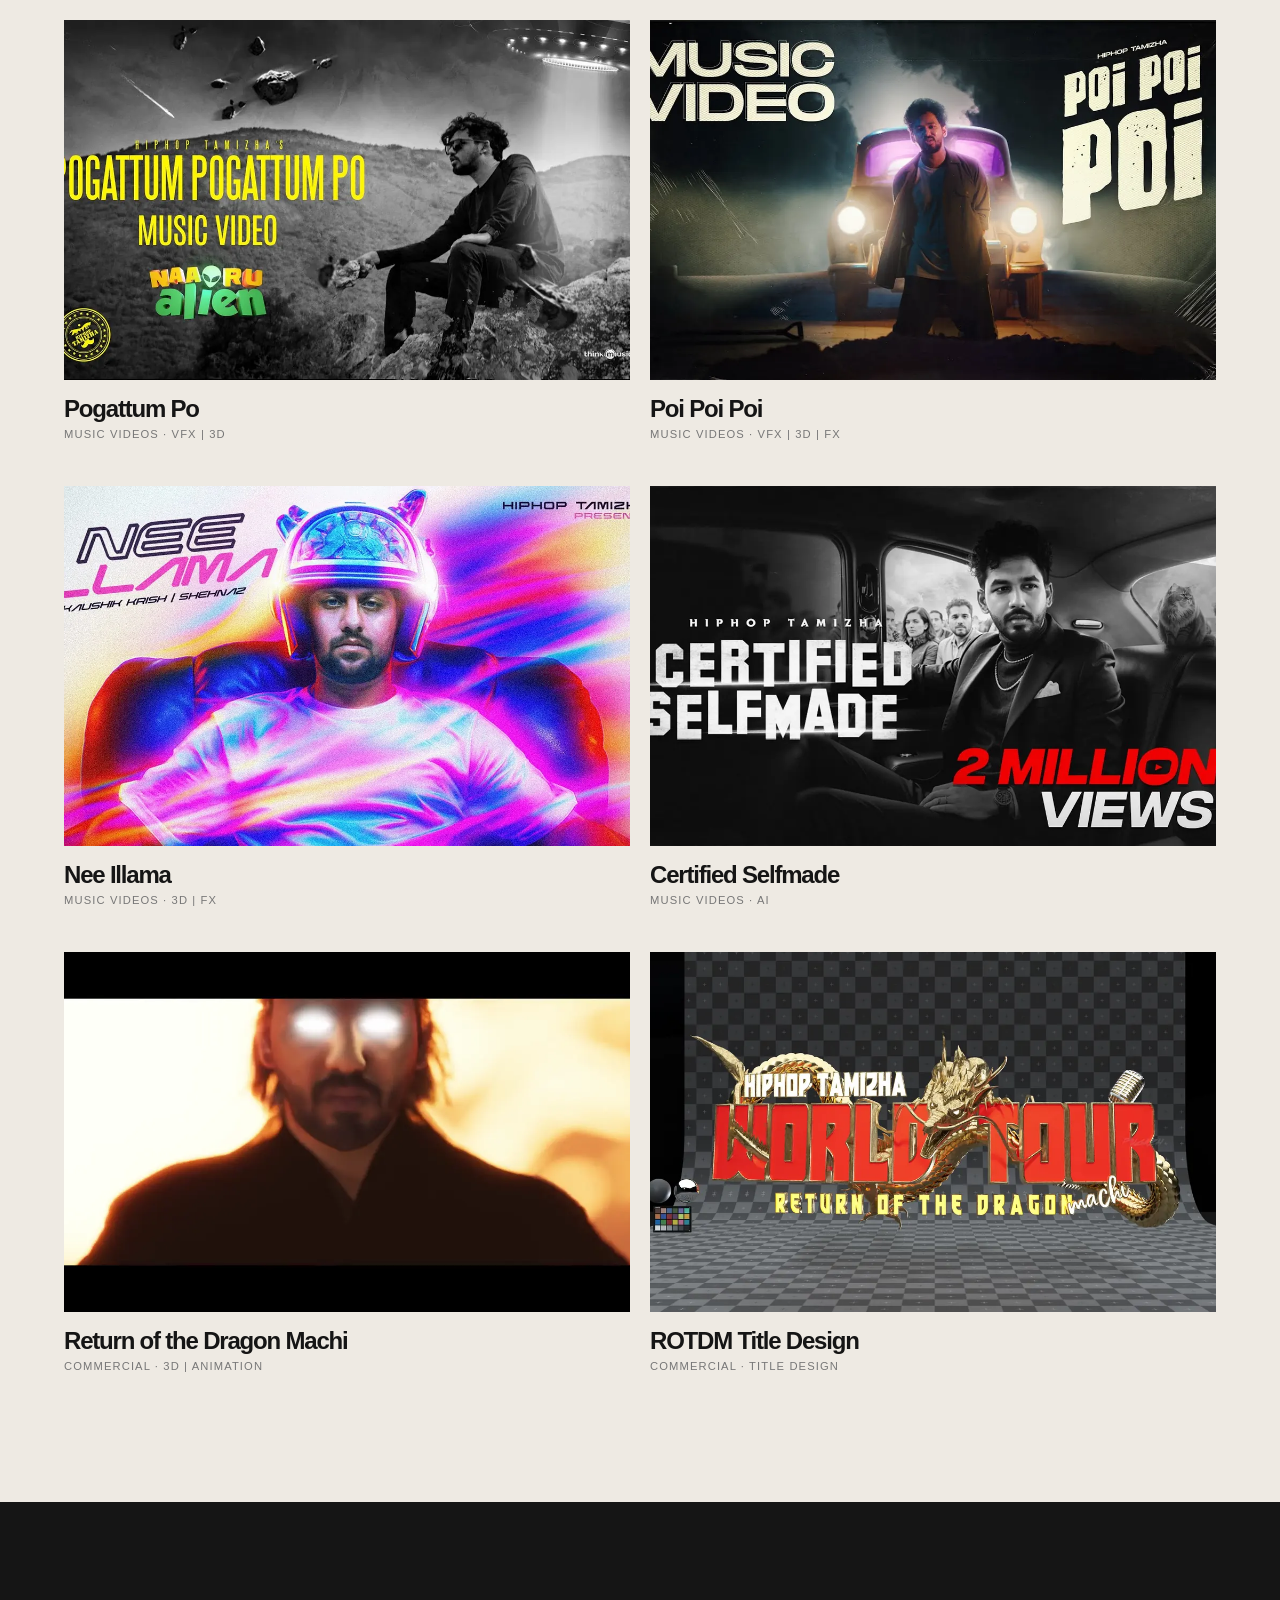
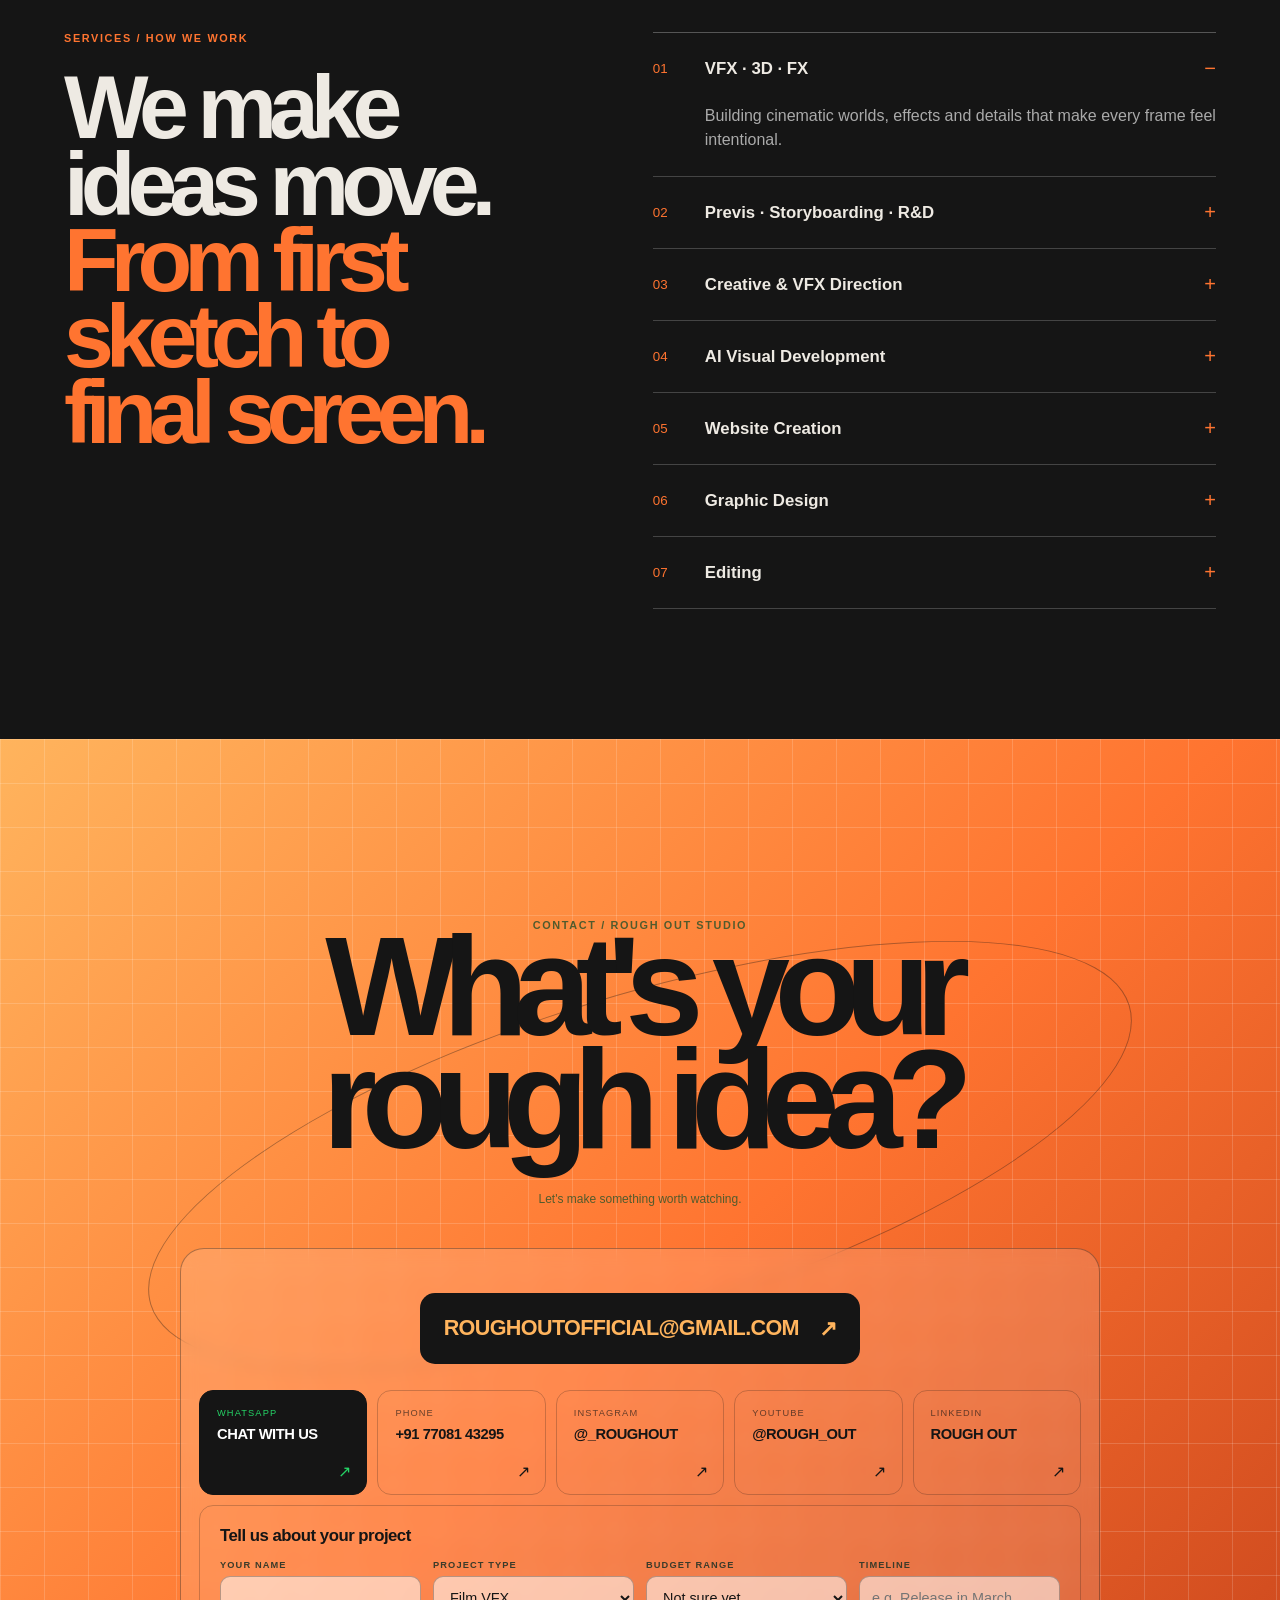
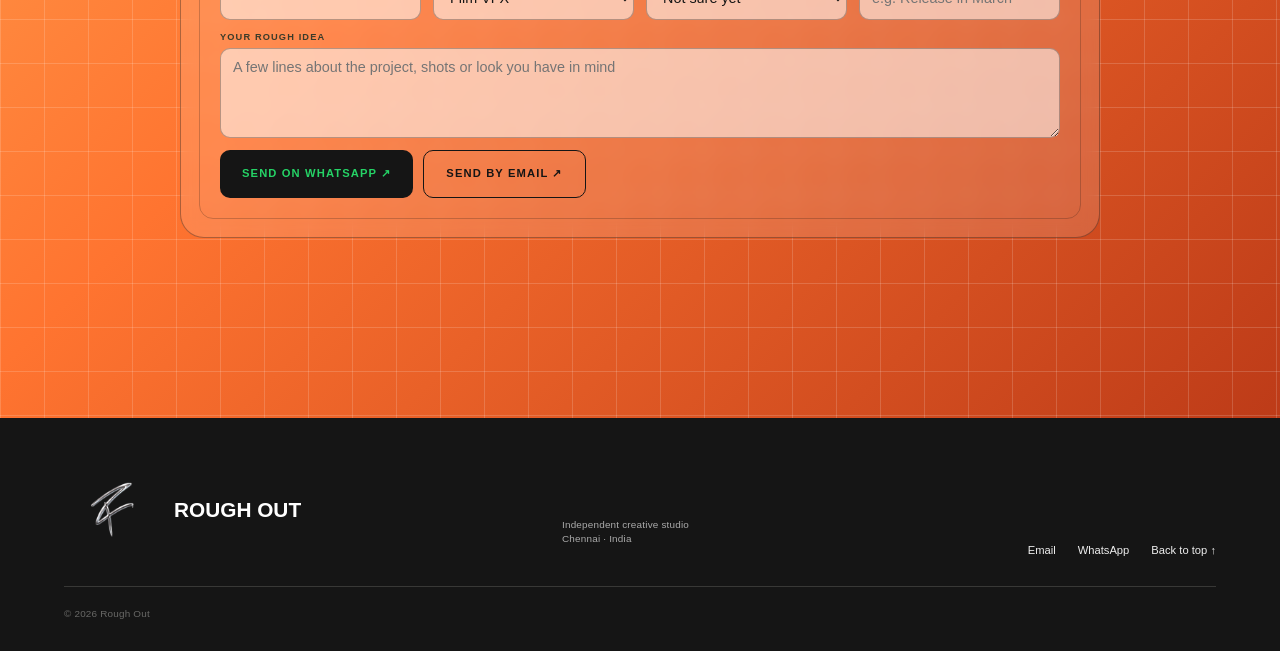
==== commit 6a87ce3f: "Speed, SEO and contact overhaul - Cut homepage first load from 38.6 MB to ~0.56 MB: 256px logo (was " ====
--- a/index.html
+++ b/index.html
@@ -1,38 +1,81 @@
 <!doctype html>
 <html lang="en">
 <head>
-<meta charset="UTF-8"><meta name="viewport" content="width=device-width,initial-scale=1"><title>ROUGH OUT — Beyond the Frame</title>
+<meta charset="UTF-8"><meta name="viewport" content="width=device-width,initial-scale=1">
+<title>ROUGH OUT — VFX, 3D &amp; Animation Studio in Chennai</title>
+<meta name="description" content="Rough Out is an independent VFX, 3D and animation studio in Chennai creating visuals for Tamil, Telugu and Malayalam films, web series, music videos and commercials.">
+<link rel="canonical" href="https://www.roughout.in/">
+<meta name="theme-color" content="#050505">
+<link rel="icon" type="image/png" href="favicon.png">
+<link rel="apple-touch-icon" href="apple-touch-icon.png">
+<meta property="og:type" content="website">
+<meta property="og:site_name" content="ROUGH OUT">
+<meta property="og:title" content="ROUGH OUT — VFX, 3D &amp; Animation Studio, Chennai">
+<meta property="og:description" content="Beyond the frame. Beyond expectations. VFX, 3D, FX and animation for films, music videos and commercials.">
+<meta property="og:url" content="https://www.roughout.in/">
+<meta property="og:image" content="https://www.roughout.in/media/og-cover.jpg">
+<meta property="og:image:width" content="1200"><meta property="og:image:height" content="630">
+<meta name="twitter:card" content="summary_large_image">
+<meta name="twitter:image" content="https://www.roughout.in/media/og-cover.jpg">
+<script type="application/ld+json">{"@context":"https://schema.org","@type":"ProfessionalService","name":"ROUGH OUT","alternateName":"Rough Out Studio","url":"https://www.roughout.in/","logo":"https://www.roughout.in/media/logo.png","image":"https://www.roughout.in/media/og-cover.jpg","description":"Independent VFX, 3D, FX, previs and animation studio for films, web series, music videos and commercials.","email":"roughoutofficial@gmail.com","telephone":"+91-7708143295","address":{"@type":"PostalAddress","addressLocality":"Chennai","addressRegion":"Tamil Nadu","addressCountry":"IN"},"areaServed":"IN","sameAs":["https://www.instagram.com/_roughout","https://www.youtube.com/@rough_out","https://www.linkedin.com/in/roughout"]}</script>
+<link rel="preload" as="image" href="media/logo.png">
 <style>
-:root{--orange:#ff7430;--orange2:#ffb45d;--black:#050505;--paper:#eeeae3}*{box-sizing:border-box}html{scroll-behavior:smooth}body{margin:0;background:var(--black);color:var(--paper);font-family:Arial,Helvetica,sans-serif}.site-header{position:fixed;inset:0 0 auto;z-index:10;display:flex;align-items:center;justify-content:space-between;padding:16px 5vw;mix-blend-mode:difference}.brand{display:flex;align-items:center;gap:7px;color:#fff;text-decoration:none;position:relative}.brand:after{content:"";position:absolute;z-index:2;left:0;top:0;width:66px;height:66px;pointer-events:none;background:linear-gradient(105deg,transparent 26%,#ffffff14 38%,#ffffffe8 47%,#ffffff1f 56%,transparent 70%);background-size:240% 100%;animation:logo-shine 5s linear infinite;mask:url('media/logo.png') center/contain no-repeat;-webkit-mask:url('media/logo.png') center/contain no-repeat}.brand img{width:66px;height:66px;object-fit:contain;mix-blend-mode:screen}.brand strong{font-size:1.05rem;letter-spacing:-.075em}.nav{display:flex;gap:28px}.nav a,.contact-link{color:#fff;text-decoration:none;font-size:.7rem;text-transform:uppercase;letter-spacing:.13em}.hero{min-height:100vh;display:grid;place-items:center;position:relative;overflow:hidden;text-align:center;background:#000}.hero h1{position:relative;z-index:2;margin:0;font-size:clamp(4.5rem,17vw,16rem);line-height:.8;letter-spacing:-.1em;font-weight:900}.bolt{position:absolute;z-index:1;width:16vw;height:76vh;opacity:.3;filter:drop-shadow(0 0 18px var(--orange));background:linear-gradient(115deg,transparent 0 43%,#ffc58f 44% 47%,#ff5c1c 48% 53%,transparent 54%);clip-path:polygon(47% 0,64% 0,57% 28%,83% 28%,36% 100%,47% 52%,21% 52%);animation:flicker 7s infinite}.b1{left:10%;transform:rotate(-12deg)}.b2{right:9%;transform:rotate(17deg) scale(.78);opacity:.22;animation-delay:-3s}.b3{left:42%;transform:rotate(4deg) scale(.58);opacity:.16;filter:blur(2px) drop-shadow(0 0 22px var(--orange));animation-delay:-5s}.tag{position:absolute;bottom:35px;z-index:2;font-size:.72rem;letter-spacing:.16em;text-transform:uppercase}.ticker{overflow:hidden;background-image:linear-gradient(#ffffff28 1px,transparent 1px),linear-gradient(90deg,#ffffff28 1px,transparent 1px),linear-gradient(135deg,var(--orange2),var(--orange) 50%,#bd3b18);background-size:44px 44px,44px 44px,100% 100%;color:#151515;font-size:.72rem;font-weight:800;letter-spacing:.13em;text-transform:uppercase;white-space:nowrap}.track{display:flex;width:max-content;animation:move 28s linear infinite}.set{display:flex;gap:30px;padding:18px 30px 18px 0}.set b{font-size:1.1rem}.intro,.work,.contact{padding:130px 5vw}.intro{background:#111}.eyebrow{font-size:.68rem;letter-spacing:.15em;text-transform:uppercase;color:var(--orange);font-weight:bold}.intro h2,.contact h2{font-size:clamp(3rem,8vw,8rem);line-height:.85;letter-spacing:-.09em;max-width:900px;margin:30px 0}.intro p{max-width:620px;color:#a9a7a1;line-height:1.6}.approach{display:grid;grid-template-columns:.9fr 1.1fr;gap:10vw;padding:130px 5vw;background:#151515}.approach h2{font-size:clamp(3rem,7vw,7rem);line-height:.85;letter-spacing:-.09em;margin:25px 0}.approach h2 em{color:var(--orange);font-style:normal}.approach-list{border-top:1px solid #555}.service-item{border-bottom:1px solid #444}.service-toggle{width:100%;display:grid;grid-template-columns:40px 1fr auto;gap:12px;align-items:center;padding:24px 0;border:0;background:transparent;color:inherit;text-align:left;cursor:pointer}.service-toggle span,.service-toggle b{color:var(--orange)}.service-toggle h3{margin:0;font-size:1.05rem}.service-toggle b{font-size:1.25rem;font-weight:400}.service-item p{margin:0 0 24px 52px;color:#aaa;line-height:1.5;max-width:520px}.service-toggle:hover h3{color:var(--orange2)}.reviews{display:grid;grid-template-columns:.8fr 1.2fr;gap:10vw;padding:130px 5vw;background:#eeeae3;color:#151515}.reviews h2{font-size:clamp(3rem,6vw,6rem);line-height:.85;letter-spacing:-.09em;margin:25px 0}.review-grid{display:grid;grid-template-columns:repeat(3,1fr);gap:16px}.review-card{min-height:280px;display:flex;flex-direction:column;justify-content:space-between;padding:24px;background:#e1ded7;border:1px solid #cbc7bf}.review-card>span{color:var(--orange);font:4rem/0.6 Georgia,serif}.review-card>p{color:#555;line-height:1.5}.review-card footer{border-top:1px solid #c2beb6;padding-top:14px;font-size:.68rem;text-transform:uppercase;letter-spacing:.08em}.review-card small{display:block;color:#777;margin-top:5px;text-transform:none;letter-spacing:0}.work{background:var(--paper);color:#151515}.work h2{font-size:clamp(3rem,7vw,7rem);letter-spacing:-.09em;line-height:.85;margin:25px 0 45px}.filters{display:flex;gap:8px;flex-wrap:wrap;margin-bottom:35px}.filters button{border:1px solid #aaa;background:transparent;border-radius:999px;padding:9px 15px;text-transform:uppercase;font-size:.62rem;letter-spacing:.1em;cursor:pointer}.filters button.active,.filters button:hover{background:#151515;color:#fff}.grid{display:grid;grid-template-columns:repeat(2,1fr);gap:46px 20px}.card-media{height:360px;overflow:hidden;background:#222}.card-media img,.card-media video{width:100%;height:100%;display:block;object-fit:cover;transition:transform .5s}.card:hover .card-media img,.card:hover .card-media video{transform:scale(1.05)}.card h3{margin:15px 0 5px;font-size:1.5rem;letter-spacing:-.05em}.card p{margin:0;color:#777;font-size:.7rem;text-transform:uppercase;letter-spacing:.1em}.contact{background-image:linear-gradient(#ffffff26 1px,transparent 1px),linear-gradient(90deg,#ffffff26 1px,transparent 1px),linear-gradient(135deg,var(--orange2),var(--orange) 50%,#bd3b18);background-size:44px 44px,44px 44px,100% 100%;color:#151515;text-align:center}.contact h2{margin-left:auto;margin-right:auto}.contact a{display:inline-block;background:#151515;color:var(--orange2);padding:16px 20px;text-decoration:none;text-transform:uppercase;font-size:.7rem;letter-spacing:.1em}.contact p{font-size:.75rem}.footer{padding:35px 5vw;background:#111;display:flex;justify-content:space-between;color:#999;font-size:.7rem}.footer strong{color:#fff;font-size:1.3rem}@keyframes move{from{transform:translateX(-50%)}to{transform:translateX(0)}}@keyframes flicker{0%,12%,18%,61%,100%{opacity:.24}13%,16%,63%,66%{opacity:.7}14%,15%,64%{opacity:.1}}@media(max-width:700px){.nav{display:none}.brand img{width:54px;height:54px}.hero h1{font-size:clamp(4rem,20vw,8rem)}.intro,.approach,.faq,.work,.contact{padding:90px 22px}.approach,.faq{grid-template-columns:1fr;gap:40px}.grid{grid-template-columns:1fr}.card-media{height:300px}.footer{display:block}.footer>*{margin-bottom:12px}}
-.ai-portal{height:360px;background:#f8f8f6}.ai-portal-depth{inset:0;animation:none}.ai-portal-depth i{position:absolute;left:50%;top:50%;width:2px;height:48%;background:linear-gradient(#1672c4aa,#1672c400);transform-origin:50% 0}.ai-portal-depth i:after{content:"";position:absolute;left:50%;top:18%;width:12px;height:12px;border-left:2px solid #1672c4aa;border-bottom:2px solid #1672c4aa;transform:translateX(-50%) rotate(-45deg)}.ai-portal-depth i:nth-child(1){transform:translate(-50%,-100%) rotate(-85deg)}.ai-portal-depth i:nth-child(2){transform:translate(-50%,-100%) rotate(-65deg)}.ai-portal-depth i:nth-child(3){transform:translate(-50%,-100%) rotate(-45deg)}.ai-portal-depth i:nth-child(4){transform:translate(-50%,-100%) rotate(-25deg)}.ai-portal-depth i:nth-child(5){transform:translate(-50%,-100%) rotate(25deg)}.ai-portal-depth i:nth-child(6){transform:translate(-50%,-100%) rotate(45deg)}.ai-portal-depth i:nth-child(7){transform:translate(-50%,-100%) rotate(65deg)}.ai-portal-depth i:nth-child(8){transform:translate(-50%,-100%) rotate(85deg)}.ai-portal-depth i:nth-child(9){transform:translate(-50%,-100%) rotate(145deg)}.ai-portal-depth i:nth-child(10){transform:translate(-50%,-100%) rotate(165deg)}.ai-portal-depth i:nth-child(11){transform:translate(-50%,-100%) rotate(195deg)}.ai-portal-depth i:nth-child(12){transform:translate(-50%,-100%) rotate(215deg)}.ai-portal-depth:after{content:"";position:absolute;inset:10%;background:radial-gradient(circle at 12% 22%,#d8e1e8 0 18px,transparent 19px),radial-gradient(circle at 83% 25%,#d8e1e8 0 22px,transparent 23px),radial-gradient(circle at 17% 78%,#d8e1e8 0 20px,transparent 21px),radial-gradient(circle at 87% 78%,#d8e1e8 0 16px,transparent 17px);opacity:.8}.ai-portal-core{min-width:250px;padding:24px 34px;border-radius:999px;background:#090909;color:#fff;box-shadow:0 18px 45px #0003}.ai-portal-core small{color:#fff;font-size:.72rem}.ai-portal-core strong{font-size:1.7rem}.ai-portal-core span{color:#a8a8a8}
+:root{--orange:#ff7430;--orange2:#ffb45d;--black:#050505;--paper:#eeeae3}*{box-sizing:border-box}html{scroll-behavior:smooth}body{margin:0;background:var(--black);color:var(--paper);font-family:Arial,Helvetica,sans-serif}.site-header{position:fixed;inset:0 0 auto;z-index:10;display:flex;align-items:center;justify-content:space-between;padding:16px 5vw;mix-blend-mode:difference}.brand{display:flex;align-items:center;gap:7px;color:#fff;text-decoration:none;position:relative}.brand:after{content:"";position:absolute;z-index:2;left:0;top:0;width:66px;height:66px;pointer-events:none;background:linear-gradient(105deg,transparent 26%,#ffffff14 38%,#ffffffe8 47%,#ffffff1f 56%,transparent 70%);background-size:240% 100%;animation:logo-shine 5s linear infinite;mask:url('media/logo.png') center/contain no-repeat;-webkit-mask:url('media/logo.png') center/contain no-repeat}.brand img{width:66px;height:66px;object-fit:contain;mix-blend-mode:screen}.brand strong{font-size:1.05rem;letter-spacing:-.075em}.nav{display:flex;gap:28px}.nav a,.contact-link{color:#fff;text-decoration:none;font-size:.7rem;text-transform:uppercase;letter-spacing:.13em}.hero{min-height:100vh;display:grid;place-items:center;position:relative;overflow:hidden;text-align:center;background:#000}.hero h1{position:relative;z-index:2;margin:0;font-size:clamp(4.5rem,17vw,16rem);line-height:.8;letter-spacing:-.1em;font-weight:900}.bolt{position:absolute;z-index:1;width:16vw;height:76vh;opacity:.3;filter:drop-shadow(0 0 18px var(--orange));background:linear-gradient(115deg,transparent 0 43%,#ffc58f 44% 47%,#ff5c1c 48% 53%,transparent 54%);clip-path:polygon(47% 0,64% 0,57% 28%,83% 28%,36% 100%,47% 52%,21% 52%);animation:flicker 7s infinite}.b1{left:10%;transform:rotate(-12deg)}.b2{right:9%;transform:rotate(17deg) scale(.78);opacity:.22;animation-delay:-3s}.b3{left:42%;transform:rotate(4deg) scale(.58);opacity:.16;filter:blur(2px) drop-shadow(0 0 22px var(--orange));animation-delay:-5s}.tag{position:absolute;bottom:35px;z-index:2;font-size:.72rem;letter-spacing:.16em;text-transform:uppercase}.ticker{overflow:hidden;background-image:linear-gradient(#ffffff28 1px,transparent 1px),linear-gradient(90deg,#ffffff28 1px,transparent 1px),linear-gradient(135deg,var(--orange2),var(--orange) 50%,#bd3b18);background-size:44px 44px,44px 44px,100% 100%;color:#151515;font-size:.72rem;font-weight:800;letter-spacing:.13em;text-transform:uppercase;white-space:nowrap}.track{display:flex;width:max-content;animation:move 28s linear infinite}.set{display:flex;gap:30px;padding:18px 30px 18px 0}.set b{font-size:1.1rem}.intro,.work,.contact{padding:130px 5vw}.intro{background:#111}.eyebrow{font-size:.68rem;letter-spacing:.15em;text-transform:uppercase;color:var(--orange);font-weight:bold}.intro h2,.contact h2{font-size:clamp(3rem,8vw,8rem);line-height:.85;letter-spacing:-.09em;max-width:900px;margin:30px 0}.intro p{max-width:620px;color:#a9a7a1;line-height:1.6}.approach{display:grid;grid-template-columns:.9fr 1.1fr;gap:10vw;padding:130px 5vw;background:#151515}.approach h2{font-size:clamp(3rem,7vw,7rem);line-height:.85;letter-spacing:-.09em;margin:25px 0}.approach h2 em{color:var(--orange);font-style:normal}.approach-list{border-top:1px solid #555}.service-item{border-bottom:1px solid #444}.service-toggle{width:100%;display:grid;grid-template-columns:40px 1fr auto;gap:12px;align-items:center;padding:24px 0;border:0;background:transparent;color:inherit;text-align:left;cursor:pointer}.service-toggle span,.service-toggle b{color:var(--orange)}.service-toggle h3{margin:0;font-size:1.05rem}.service-toggle b{font-size:1.25rem;font-weight:400}.service-item p{margin:0 0 24px 52px;color:#aaa;line-height:1.5;max-width:520px}.service-toggle:hover h3{color:var(--orange2)}.work{background:var(--paper);color:#151515}.work h2{font-size:clamp(3rem,7vw,7rem);letter-spacing:-.09em;line-height:.85;margin:25px 0 45px}.filters{display:flex;gap:8px;flex-wrap:wrap;margin-bottom:35px}.filters button{border:1px solid #aaa;background:transparent;border-radius:999px;padding:9px 15px;text-transform:uppercase;font-size:.62rem;letter-spacing:.1em;cursor:pointer}.filters button.active,.filters button:hover{background:#151515;color:#fff}.grid{display:grid;grid-template-columns:repeat(2,1fr);gap:46px 20px}.card-media{height:360px;overflow:hidden;background:#222}.card-media img,.card-media video{width:100%;height:100%;display:block;object-fit:cover;transition:transform .5s}.card:hover .card-media img,.card:hover .card-media video{transform:scale(1.05)}.card h3{margin:15px 0 5px;font-size:1.5rem;letter-spacing:-.05em}.card p{margin:0;color:#777;font-size:.7rem;text-transform:uppercase;letter-spacing:.1em}.contact{background-image:linear-gradient(#ffffff26 1px,transparent 1px),linear-gradient(90deg,#ffffff26 1px,transparent 1px),linear-gradient(135deg,var(--orange2),var(--orange) 50%,#bd3b18);background-size:44px 44px,44px 44px,100% 100%;color:#151515;text-align:center}.contact h2{margin-left:auto;margin-right:auto}.contact a{display:inline-block;background:#151515;color:var(--orange2);padding:16px 20px;text-decoration:none;text-transform:uppercase;font-size:.7rem;letter-spacing:.1em}.contact p{font-size:.75rem}.footer{padding:35px 5vw;background:#111;display:flex;justify-content:space-between;color:#999;font-size:.7rem}.footer strong{color:#fff;font-size:1.3rem}@keyframes move{from{transform:translateX(-50%)}to{transform:translateX(0)}}@keyframes flicker{0%,12%,18%,61%,100%{opacity:.24}13%,16%,63%,66%{opacity:.7}14%,15%,64%{opacity:.1}}@media(max-width:700px){.nav{display:none}.brand img{width:54px;height:54px}.hero h1{font-size:clamp(4rem,20vw,8rem)}.intro,.approach,.faq,.work,.contact{padding:90px 22px}.approach,.faq{grid-template-columns:1fr;gap:40px}.grid{grid-template-columns:1fr}.card-media{height:300px}.footer{display:block}.footer>*{margin-bottom:12px}}
 .brand strong{font-size:1.05rem;letter-spacing:-.075em;background:linear-gradient(105deg,#777 0%,#fff 18%,#929292 31%,#f8f8f8 45%,#555 59%,#eee 76%,#666 100%);background-size:220% auto;color:transparent;background-clip:text;-webkit-background-clip:text;animation:metal-shine 5s linear infinite}@keyframes metal-shine{from{background-position:130% center}to{background-position:-130% center}}
-@keyframes logo-shine{from{background-position:130% center}to{background-position:-130% center}}.ai-opening{display:none}.ai-drawer{margin:0;padding:0 5vw;background:#121212;color:#eeeae3}.ai-drawer summary{display:flex;align-items:center;justify-content:space-between;gap:18px;min-height:78px;cursor:pointer;list-style:none}.ai-drawer summary::-webkit-details-marker{display:none}.ai-drawer summary span{display:flex;flex-direction:column;gap:6px}.ai-drawer summary small{color:var(--orange);font-size:.55rem;letter-spacing:.14em;text-transform:uppercase}.ai-drawer summary strong{font-size:1.2rem;letter-spacing:-.04em}.ai-drawer summary>b{color:#999;font-size:.6rem;font-weight:400;letter-spacing:.1em;text-transform:uppercase}.ai-drawer summary i{color:var(--orange);font-style:normal;font-size:1rem;margin-left:5px}.ai-drawer[open] summary i{display:inline-block;transform:rotate(180deg)}.ai-drawer-content{display:flex;align-items:center;justify-content:space-between;gap:20px;padding:0 0 20px;border-top:1px solid #403d39}.ai-drawer-content p{max-width:520px;margin:16px 0 0;color:#999;font-size:.75rem;line-height:1.5}.ai-drawer-content a{margin-top:16px;color:var(--orange);font-size:.65rem;text-transform:uppercase;letter-spacing:.1em;white-space:nowrap}@media(max-width:700px){.ai-drawer{padding:0 22px}.ai-drawer summary{min-height:72px}.ai-drawer summary strong{font-size:1rem}.ai-drawer-content{display:block}}.ai-opening{display:grid;grid-template-columns:.9fr 1.1fr;align-items:center;min-height:500px;padding:90px 8vw;background:#121212;color:#eeeae3}.ai-opening h2{font-size:clamp(3rem,7vw,7rem);line-height:.84;letter-spacing:-.09em}.ai-opening h2 em{color:var(--orange);font-style:normal}.ai-opening p{max-width:390px;color:#999;line-height:1.5}.ai-opening-orbit{position:relative;width:min(500px,48vw);aspect-ratio:1;margin-left:auto;border:1px solid #ff743055;border-radius:50%;box-shadow:0 0 80px #ff74301f;animation:memory-drift 18s ease-in-out infinite}.ai-opening-orbit:before{content:"";position:absolute;inset:12%;border:1px dashed #fff3;border-radius:50%;transform:rotate(60deg)}.ai-opening-orbit img{position:absolute;width:130px;height:130px;object-fit:cover;border:1px solid #fff6;border-radius:50%;box-shadow:0 15px 30px #0009}.ai-opening-orbit img:nth-child(1){top:0;left:50%;transform:translateX(-50%)}.ai-opening-orbit img:nth-child(2){right:5%;bottom:16%}.ai-opening-orbit img:nth-child(3){left:5%;bottom:16%}.ai-opening-orbit div{position:absolute;left:50%;top:50%;transform:translate(-50%,-50%);width:120px;height:120px;display:grid;place-content:center;text-align:center;border-radius:50%;background:#111;box-shadow:0 0 0 12px #121212}.ai-opening-orbit div span{font-size:2.5rem;font-weight:900}.ai-opening-orbit div small{color:var(--orange);font-size:.45rem;letter-spacing:.12em}@keyframes memory-drift{0%,100%{transform:rotate(-2deg) scale(.98)}50%{transform:rotate(2deg) scale(1.02)}}@media(max-width:700px){.ai-opening{grid-template-columns:1fr;padding:75px 22px}.ai-opening-orbit{width:94vw;margin:40px auto 0}.ai-opening-orbit img{width:88px;height:88px}}.ai-opening{display:none!important}.ai-portal{position:relative;height:285px;overflow:hidden;display:grid;place-items:center;background:#f4f2ed;color:#111}.ai-portal-depth{position:absolute;inset:-45px;animation:portal-drift 28s linear infinite}.ai-portal-depth img{position:absolute;width:58px;height:42px;object-fit:cover;border-radius:9px;opacity:.72;filter:saturate(.7);box-shadow:0 12px 25px #00000021}.ai-portal-depth img:nth-child(1){left:8%;top:18%;transform:rotate(-14deg)}.ai-portal-depth img:nth-child(2){left:24%;top:8%;transform:rotate(9deg)}.ai-portal-depth img:nth-child(3){right:27%;top:13%;transform:rotate(-8deg)}.ai-portal-depth img:nth-child(4){right:7%;top:28%;transform:rotate(13deg)}.ai-portal-depth img:nth-child(5){left:16%;bottom:8%;transform:rotate(8deg)}.ai-portal-depth img:nth-child(6){right:17%;bottom:10%;transform:rotate(-12deg)}.ai-portal-core{position:relative;z-index:2;display:grid;gap:9px;min-width:220px;padding:24px 32px;border-radius:999px;background:#090909;color:#fff;text-align:center;text-decoration:none;box-shadow:0 18px 45px #0003;transition:transform .3s}.ai-portal-core:hover{transform:scale(1.04)}.ai-portal-core small{color:var(--orange);font-size:.55rem;letter-spacing:.14em}.ai-portal-core strong{font-size:1.8rem;letter-spacing:-.08em}.ai-portal-core span{color:#aaa;font-size:.65rem;text-transform:uppercase;letter-spacing:.1em}@keyframes portal-drift{from{transform:rotate(0deg) scale(1.05)}to{transform:rotate(360deg) scale(1.05)}}@media(max-width:700px){.ai-portal{height:230px}.ai-portal-core{min-width:190px;padding:20px 22px}.ai-portal-core strong{font-size:1.45rem}}
-.ai-transition-out{animation:ai-home-fade .72s cubic-bezier(.7,0,.2,1) forwards}.ai-transition-out .ai-portal{position:relative;z-index:50;animation:ai-portal-expand .72s cubic-bezier(.7,0,.2,1) forwards;transform-origin:center}.ai-portal-core{transition:transform .3s,box-shadow .3s}.ai-under-construction{z-index:8;pointer-events:none;cursor:default;text-align:center;background:#f5c542!important;color:#111!important;border:3px solid #111!important;box-shadow:0 0 0 5px #f5c54233,0 16px 36px #0009!important}.ai-under-construction small{color:#111!important;font-weight:800}.ai-under-construction strong{font-size:clamp(1rem,2vw,1.45rem)!important;line-height:.95!important;letter-spacing:.09em!important;color:#111!important}.ai-under-construction span{color:#111!important}.construction-tape{position:absolute;z-index:3;left:50%;top:50%;width:135%;padding:8px 0;background:repeating-linear-gradient(135deg,#f5c542 0,#f5c542 18px,#111 18px,#111 36px);color:#111;font-size:.58rem;font-weight:900;letter-spacing:.16em;text-align:center;white-space:nowrap;pointer-events:none;border-top:2px solid #111;border-bottom:2px solid #111;box-shadow:0 2px 10px #0007}.construction-tape-one{transform:translate(-50%,-50%) rotate(19deg)}.construction-tape-two{transform:translate(-50%,-50%) rotate(-19deg);opacity:.94}.ai-page-arrive{animation:ai-page-arrive .72s cubic-bezier(.2,.75,.25,1) both}@keyframes ai-portal-expand{0%{transform:scale(1)}100%{transform:scale(1.08)}}@keyframes ai-home-fade{0%{opacity:1}100%{opacity:0;transform:translateY(-22px);filter:blur(7px)}}.ai-transition-out{animation:ai-home-fade .62s cubic-bezier(.7,0,.2,1) forwards}.ai-transition-out .ai-portal{animation:ai-portal-lift .62s cubic-bezier(.2,.8,.2,1) forwards;transform-origin:center}.ai-transition-out .ai-portal-depth{animation:ai-depth-soften .62s ease forwards}.ai-transition-out .ai-portal-core{animation:ai-core-settle .62s cubic-bezier(.2,.8,.2,1) forwards}@keyframes ai-portal-lift{0%{transform:scale(1)}45%{transform:translateY(-18px) scale(1.025)}100%{transform:translateY(-34px) scale(1.08)}}@keyframes ai-depth-soften{to{opacity:.18;filter:blur(8px)}}@keyframes ai-core-settle{0%{transform:scale(1)}45%{transform:scale(1.05)}100%{transform:scale(1.01)}}@media(prefers-reduced-motion:reduce){.ai-transition-out{animation:none;opacity:0}.ai-transition-out .ai-portal,.ai-transition-out .ai-portal-depth,.ai-transition-out .ai-portal-core{animation:none}}55%{opacity:.9}100%{opacity:0}}@keyframes ai-page-arrive{from{opacity:0;transform:scale(1.06);filter:blur(8px)}to{opacity:1;transform:scale(1);filter:blur(0)}}@keyframes ai-page-leave{to{opacity:0;transform:scale(.96);filter:blur(8px)}}
-.ai-portal{height:360px;background:#f8f8f6}.ai-portal-depth{inset:0;animation:none}.ai-portal-depth:after{display:none}.ai-portal-depth img{position:absolute;left:50%;top:50%;width:58px;height:46px;object-fit:cover;border-radius:9px;opacity:.78;box-shadow:0 12px 25px rgba(0,0,0,.13);animation:ai-fly-out 5.5s cubic-bezier(.2,.7,.2,1) infinite alternate;will-change:transform,opacity}.ai-portal-depth img:nth-child(1){--x:-42vw;--y:-125px}.ai-portal-depth img:nth-child(2){--x:-25vw;--y:-155px}.ai-portal-depth img:nth-child(3){--x:26vw;--y:-145px}.ai-portal-depth img:nth-child(4){--x:42vw;--y:-70px}.ai-portal-depth img:nth-child(5){--x:-34vw;--y:125px}.ai-portal-depth img:nth-child(6){--x:34vw;--y:125px}@keyframes ai-fly-out{0%{transform:translate(-50%,-50%) scale(.3);opacity:0}18%{opacity:.7}100%{transform:translate(calc(-50% + var(--x)),calc(-50% + var(--y))) scale(1);opacity:.78}}@media(max-width:700px){.ai-portal{height:300px}.ai-portal-depth img{width:44px;height:36px}}@media(prefers-reduced-motion:reduce){.ai-portal-depth img{animation:none;transform:translate(calc(-50% + var(--x)),calc(-50% + var(--y))) scale(1);opacity:.78}}.ai-portal.is-pulling .ai-portal-depth img{animation:none;transform:translate(-50%,-50%) scale(.32);opacity:.12;transition:transform 1.15s cubic-bezier(.22,.78,.25,1),opacity 1.15s}.ai-portal.is-pulling .ai-portal-core{animation:ai-core-vibrate .22s linear infinite}@keyframes ai-core-vibrate{0%,100%{transform:translateX(0)}25%{transform:translateX(-1px)}75%{transform:translateX(1px)}}
-.ai-portal-depth img:nth-child(1),.ai-portal-depth img:nth-child(2),.ai-portal-depth img:nth-child(3),.ai-portal-depth img:nth-child(4),.ai-portal-depth img:nth-child(5),.ai-portal-depth img:nth-child(6){left:50%!important;right:auto!important;top:50%!important;bottom:auto!important}.ai-portal-depth img{animation:ai-fly-out 8s cubic-bezier(.2,.7,.2,1) infinite}.ai-portal-depth img:nth-child(2){animation-delay:.55s}.ai-portal-depth img:nth-child(3){animation-delay:1.1s}.ai-portal-depth img:nth-child(4){animation-delay:1.65s}.ai-portal-depth img:nth-child(5){animation-delay:2.2s}.ai-portal-depth img:nth-child(6){animation-delay:2.75s}@keyframes ai-fly-out{0%{transform:translate(-50%,-50%) scale(.25);opacity:0}18%{opacity:.78}78%{transform:translate(calc(-50% + var(--x)),calc(-50% + var(--y))) scale(1);opacity:.78}100%{transform:translate(calc(-50% + var(--x)),calc(-50% + var(--y))) scale(1);opacity:0}}.ai-portal.is-pulling .ai-portal-depth img{animation:none;transform:translate(-50%,-50%) scale(.25)!important;opacity:.08;transition:transform 1.15s cubic-bezier(.22,.78,.25,1),opacity 1.15s}.ai-portal.is-pulling .ai-portal-core{animation:ai-core-vibrate .22s linear infinite}@keyframes ai-core-vibrate{0%,100%{transform:translateX(0)}25%{transform:translateX(-1px)}75%{transform:translateX(1px)}}
+@keyframes logo-shine{from{background-position:130% center}to{background-position:-130% center}}
 .website-portal{min-height:230px;display:flex;flex-direction:column;align-items:center;justify-content:center;gap:14px;background:#090b0d;color:#d6d9d4;background-image:linear-gradient(rgba(0,255,130,.055) 1px,transparent 1px),linear-gradient(90deg,rgba(0,255,130,.055) 1px,transparent 1px);background-size:28px 28px;position:relative;overflow:hidden}.website-portal:before{content:"<html>\A  const idea = create();\A  const motion = true;\A  // roughout studio\A  <section> design(); </section>\A  build(world);\A  launch();\A  </html>\A\A <html>\A  const future = build();\A  render(∞);\A  </html>";position:absolute;inset:0;width:100%;height:100%;padding:24px 28px;font:500 .62rem/2.5 monospace;letter-spacing:.08em;color:#39d98a;opacity:.24;white-space:pre-wrap;overflow:hidden;pointer-events:none;animation:website-code-loop 14s steps(180,end) infinite}.website-portal>*{position:relative;z-index:1}.website-portal strong{font-size:clamp(2.6rem,6vw,5rem);letter-spacing:-.1em}.website-code{font-family:monospace;font-size:.72rem;color:#39d98a}.website-portal b{font-size:.62rem;letter-spacing:.12em}.website-portal:hover:before{opacity:.5}.website-transition-out:after{content:"<build />  <design />  <launch />";position:fixed;z-index:9999;inset:0;height:0;overflow:hidden;display:grid;place-items:center;background:#090b0d;color:#39d98a;font:700 clamp(1rem,3vw,2.5rem) monospace;letter-spacing:.08em;animation:website-code-cover .82s cubic-bezier(.7,0,.2,1) forwards}.website-transition-out:before{content:"<html>  // entering website creation  const future = build();  </html>";position:fixed;z-index:10000;inset:0;height:0;overflow:hidden;padding:7vh 7vw;color:#39d98a;font:500 .72rem/2.6 monospace;white-space:pre-wrap;pointer-events:none;animation:website-code-cover .82s cubic-bezier(.7,0,.2,1) forwards}@keyframes website-code-cover{from{height:0}to{height:100%}}@media(prefers-reduced-motion:reduce){.website-transition-out:after,.website-transition-out:before{animation-duration:.01s}}
-.nav a,.contact-link{font-family:Arial,Helvetica,sans-serif;font-size:.68rem;font-weight:400;line-height:1;text-transform:uppercase;letter-spacing:.12em;color:inherit;text-decoration:none}.contact-link{border-bottom:1px solid currentColor;padding-bottom:8px}.website-portal:hover{background:#090b0d;color:#d6d9d4}.website-portal:before{animation:website-code-loop 14s steps(180,end) infinite;white-space:pre-wrap;width:100%;height:100%;clip-path:inset(0 100% 0 0)}@keyframes website-code-loop{0%,6%{clip-path:inset(0 100% 0 0)}72%,82%{clip-path:inset(0 0 0 0)}100%{clip-path:inset(0 100% 0 0)}}@media(max-width:700px){.site-header{padding:14px 18px;gap:12px}.brand img{width:44px;height:44px}.brand strong{font-size:.78rem}.nav{display:none}.contact-link{font-size:.58rem;white-space:nowrap;padding-bottom:6px}.website-portal{min-height:250px;height:250px;padding:24px 18px}.website-portal strong{font-size:clamp(2.5rem,15vw,4rem)}.website-portal:before{padding:18px;font-size:.54rem;line-height:2.7}.website-code{width:calc(100vw - 36px);font-size:.56rem;letter-spacing:.03em}.website-portal b{font-size:.52rem;text-align:center}.hero{min-height:680px;padding:130px 20px 70px}.hero h1{font-size:clamp(4rem,21vw,8rem)}.hero .tag{font-size:.58rem;letter-spacing:.1em;text-align:center}.grid,.reviews{grid-template-columns:1fr}.section,.approach,.contact{padding-left:20px;padding-right:20px}}
+.nav a,.contact-link{font-family:Arial,Helvetica,sans-serif;font-size:.68rem;font-weight:400;line-height:1;text-transform:uppercase;letter-spacing:.12em;color:inherit;text-decoration:none}.contact-link{border-bottom:1px solid currentColor;padding-bottom:8px}.website-portal:hover{background:#090b0d;color:#d6d9d4}.website-portal:before{animation:website-code-loop 14s steps(180,end) infinite;white-space:pre-wrap;width:100%;height:100%;clip-path:inset(0 100% 0 0)}@keyframes website-code-loop{0%,6%{clip-path:inset(0 100% 0 0)}72%,82%{clip-path:inset(0 0 0 0)}100%{clip-path:inset(0 100% 0 0)}}@media(max-width:700px){.site-header{padding:14px 18px;gap:12px}.brand img{width:44px;height:44px}.brand strong{font-size:.78rem}.nav{display:none}.contact-link{font-size:.58rem;white-space:nowrap;padding-bottom:6px}.website-portal{min-height:250px;height:250px;padding:24px 18px}.website-portal strong{font-size:clamp(2.5rem,15vw,4rem)}.website-portal:before{padding:18px;font-size:.54rem;line-height:2.7}.website-code{width:calc(100vw - 36px);font-size:.56rem;letter-spacing:.03em}.website-portal b{font-size:.52rem;text-align:center}.hero{min-height:680px;padding:130px 20px 70px}.hero h1{font-size:clamp(4rem,21vw,8rem)}.hero .tag{font-size:.58rem;letter-spacing:.1em;text-align:center}.grid{grid-template-columns:1fr}.section,.approach,.contact{padding-left:20px;padding-right:20px}}
 @media(hover:none),(pointer:coarse){html,body{overflow-x:hidden}.site-header{mix-blend-mode:normal;background:rgba(5,5,5,.88);backdrop-filter:blur(12px)}.filters button,.service-toggle,.contact-link,.website-portal{min-height:44px}.service-toggle{width:100%;padding-top:16px;padding-bottom:16px}.card:hover{transform:none}.website-portal:hover{background:#090b0d;color:#d6d9d4}.website-portal:hover:before{opacity:.2}}
 .contact h2{font-weight:900}.contact-intro{color:#525b2d;margin:24px auto}.contact-email{display:flex;justify-content:center;gap:14px;width:max-content;max-width:100%;margin:26px auto;padding:16px 20px;border-radius:12px;background:#151515;color:var(--orange);font-weight:800;text-decoration:none}.contact-links{display:grid;grid-template-columns:repeat(4,1fr);gap:10px;max-width:900px;margin:18px auto 0}.contact-links a{position:relative;display:flex;flex-direction:column;gap:7px;min-height:92px;padding:15px;text-align:left;border:1px solid rgba(21,21,21,.25);border-radius:12px;color:#151515;text-decoration:none}.contact-links small{font-size:.55rem;text-transform:uppercase;letter-spacing:.12em;opacity:.65}.contact-links strong{font-size:.85rem}.contact-links span{position:absolute;right:12px;bottom:10px}@media(max-width:700px){.contact-email{font-size:.8rem;overflow-wrap:anywhere}.contact-links{grid-template-columns:repeat(2,1fr)}.contact-links a{min-height:82px;padding:12px}.contact-links strong{font-size:.72rem}}
 @media(max-width:700px){.service-portals{width:100%;justify-items:stretch}.website-portal{width:100%;align-items:center;justify-content:center;text-align:center;padding-left:16px;padding-right:16px}.website-portal strong,.website-portal b,.website-code{display:block;width:100%;max-width:100%;margin-left:auto;margin-right:auto;text-align:center}.website-code{line-height:1.7;overflow-wrap:anywhere}}
-.reviews{display:none}.mobile-menu{display:none}@media(max-width:700px){.mobile-menu.open{display:flex!important}.mobile-menu{display:none!important}.mobile-menu.open{display:flex!important}.site-header{min-height:60px!important;padding:7px 14px!important}.brand:after{width:44px;height:44px}.brand img{width:44px;height:44px}.hero{min-height:660px!important;padding:118px 14px 60px!important;overflow:hidden}.hero h1{width:100%;max-width:100%;font-size:clamp(3rem,16.5vw,7rem)!important;letter-spacing:-.115em;white-space:nowrap}.tag{width:calc(100% - 28px);bottom:68px}.ai-portal{height:300px}.contact-links a{background:#151515;color:#f1eee8;border-color:#343434}.contact-links small{color:var(--orange);opacity:1}.contact-links strong{color:#fff}.website-portal{width:100%;max-width:100%;overflow:hidden;text-align:center}.website-code,.website-portal strong,.website-portal b{max-width:100%;text-align:center;overflow-wrap:anywhere}body,main,.section,.approach,.contact,.work,.intro{max-width:100%;overflow-x:clip}}
- .contact-section{position:relative;z-index:1;text-align:center!important;padding:180px 5vw!important;background-color:var(--orange)!important;background-image:linear-gradient(rgba(255,255,255,.16) 1px,transparent 1px),linear-gradient(90deg,rgba(255,255,255,.16) 1px,transparent 1px),linear-gradient(135deg,var(--orange2),var(--orange) 48%,#bd3b18)!important;background-size:44px 44px,44px 44px,100% 100%!important;color:#151515!important;overflow:hidden}.contact-section .eyebrow{color:#525b2d}.contact-section h2{position:relative;z-index:2;margin:0;max-width:none;font-size:clamp(4rem,11vw,12rem);letter-spacing:-.11em;line-height:.8}.contact-section h2 span{color:#151515}.contact-copy{position:relative;z-index:2;color:#525b2d;margin:35px auto 28px}.contact-orbit{position:absolute;width:80vw;height:25vw;top:20%;left:10%;border:1px solid rgba(21,21,21,.35);border-radius:50%;transform:rotate(-17deg)}.contact-panel{position:relative;z-index:2;width:min(920px,100%);margin:42px auto 0;padding:18px;border:1px solid rgba(21,21,21,.35);border-radius:24px;background:rgba(255,255,255,.14);backdrop-filter:blur(8px);text-align:left}.contact-section .contact-email{display:flex;align-items:center;justify-content:space-between;gap:20px;padding:22px 24px;border-radius:15px;background:#151515;color:var(--orange2);font-size:clamp(1rem,2vw,1.35rem);font-weight:800;letter-spacing:-.03em;text-decoration:none}.contact-section .contact-email span{font-size:1.4rem}.contact-section .contact-links{display:grid;grid-template-columns:repeat(4,1fr);gap:10px;margin-top:10px;max-width:none}.contact-section .contact-links a{position:relative;display:flex;flex-direction:column;gap:8px;min-height:105px;padding:17px;border:1px solid rgba(21,21,21,.22);border-radius:14px;background:transparent;color:#151515;text-decoration:none}.contact-section .contact-links small{font-size:.58rem;text-transform:uppercase;letter-spacing:.12em;opacity:.65}.contact-section .contact-links strong{font-size:.92rem;letter-spacing:-.03em}.contact-section .contact-links a>span{position:absolute;right:14px;bottom:13px;font-size:1rem;color:#151515}.site-footer{display:grid!important;grid-template-columns:1.5fr 1fr 1fr;gap:30px;align-items:end;padding:46px 5vw 30px;background:#151515;color:#aaa}.footer-brand{display:flex;align-items:center;gap:18px}.footer-company-logo{width:92px;height:92px;object-fit:contain;mix-blend-mode:screen}.footer-logo{color:#eee;font-size:clamp(2.5rem,5vw,5rem);line-height:.85}.site-footer p,.site-footer>small{font-size:.62rem;line-height:1.4;letter-spacing:.02em}.site-footer .footer-links{display:flex;gap:22px;justify-content:flex-end;margin-left:0}.site-footer .footer-links a{background:transparent;padding:0;color:#eee;text-decoration:none;font-size:.7rem}.site-footer>small{grid-column:1 / -1;color:#686866;border-top:1px solid #383836;padding-top:20px;white-space:normal}@media(max-width:700px){.contact-section .contact-panel{display:block!important;visibility:visible!important;opacity:1!important}.contact-section .contact-links{display:grid!important;grid-template-columns:repeat(2,minmax(0,1fr))!important;gap:10px!important;visibility:visible!important;opacity:1!important}.contact-section .contact-links a{display:flex!important;visibility:visible!important;opacity:1!important;background:rgba(255,180,93,.9)!important;color:#151515!important;border:1px solid rgba(21,21,21,.32)!important;text-align:left!important}.contact-section .contact-links small{display:block!important;color:#4a5721!important;font-size:.58rem!important;font-weight:800!important;opacity:1!important}.contact-section .contact-links strong{display:block!important;color:#151515!important;font-size:.82rem!important;font-weight:800!important}.contact-section .contact-links a>span{display:block!important;color:#151515!important;opacity:1!important}} </style></head>
+.mobile-menu{display:none}@media(max-width:700px){.mobile-menu.open{display:flex!important}.mobile-menu{display:none!important}.mobile-menu.open{display:flex!important}.site-header{min-height:60px!important;padding:7px 14px!important}.brand:after{width:44px;height:44px}.brand img{width:44px;height:44px}.hero{min-height:660px!important;padding:118px 14px 60px!important;overflow:hidden}.hero h1{width:100%;max-width:100%;font-size:clamp(3rem,16.5vw,7rem)!important;letter-spacing:-.115em;white-space:nowrap}.tag{width:calc(100% - 28px);bottom:68px}.contact-links a{background:#151515;color:#f1eee8;border-color:#343434}.contact-links small{color:var(--orange);opacity:1}.contact-links strong{color:#fff}.website-portal{width:100%;max-width:100%;overflow:hidden;text-align:center}.website-code,.website-portal strong,.website-portal b{max-width:100%;text-align:center;overflow-wrap:anywhere}body,main,.section,.approach,.contact,.work,.intro{max-width:100%;overflow-x:clip}}
+ .contact-section{position:relative;z-index:1;text-align:center!important;padding:180px 5vw!important;background-color:var(--orange)!important;background-image:linear-gradient(rgba(255,255,255,.16) 1px,transparent 1px),linear-gradient(90deg,rgba(255,255,255,.16) 1px,transparent 1px),linear-gradient(135deg,var(--orange2),var(--orange) 48%,#bd3b18)!important;background-size:44px 44px,44px 44px,100% 100%!important;color:#151515!important;overflow:hidden}.contact-section .eyebrow{color:#525b2d}.contact-section h2{position:relative;z-index:2;margin:0;max-width:none;font-size:clamp(4rem,11vw,12rem);letter-spacing:-.11em;line-height:.8}.contact-section h2 span{color:#151515}.contact-copy{position:relative;z-index:2;color:#525b2d;margin:35px auto 28px}.contact-orbit{position:absolute;width:80vw;height:25vw;top:20%;left:10%;border:1px solid rgba(21,21,21,.35);border-radius:50%;transform:rotate(-17deg)}.contact-panel{position:relative;z-index:2;width:min(920px,100%);margin:42px auto 0;padding:18px;border:1px solid rgba(21,21,21,.35);border-radius:24px;background:rgba(255,255,255,.14);backdrop-filter:blur(8px);text-align:left}.contact-section .contact-email{display:flex;align-items:center;justify-content:space-between;gap:20px;padding:22px 24px;border-radius:15px;background:#151515;color:var(--orange2);font-size:clamp(1rem,2vw,1.35rem);font-weight:800;letter-spacing:-.03em;text-decoration:none}.contact-section .contact-email span{font-size:1.4rem}.contact-section .contact-links{display:grid;grid-template-columns:repeat(4,1fr);gap:10px;margin-top:10px;max-width:none}.contact-section .contact-links a{position:relative;display:flex;flex-direction:column;gap:8px;min-height:105px;padding:17px;border:1px solid rgba(21,21,21,.22);border-radius:14px;background:transparent;color:#151515;text-decoration:none}.contact-section .contact-links small{font-size:.58rem;text-transform:uppercase;letter-spacing:.12em;opacity:.65}.contact-section .contact-links strong{font-size:.92rem;letter-spacing:-.03em}.contact-section .contact-links a>span{position:absolute;right:14px;bottom:13px;font-size:1rem;color:#151515}.site-footer{display:grid!important;grid-template-columns:1.5fr 1fr 1fr;gap:30px;align-items:end;padding:46px 5vw 30px;background:#151515;color:#aaa}.footer-brand{display:flex;align-items:center;gap:18px}.footer-company-logo{width:92px;height:92px;object-fit:contain;mix-blend-mode:screen}.footer-logo{color:#eee;font-size:clamp(2.5rem,5vw,5rem);line-height:.85}.site-footer p,.site-footer>small{font-size:.62rem;line-height:1.4;letter-spacing:.02em}.site-footer .footer-links{display:flex;gap:22px;justify-content:flex-end;margin-left:0}.site-footer .footer-links a{background:transparent;padding:0;color:#eee;text-decoration:none;font-size:.7rem}.site-footer>small{grid-column:1 / -1;color:#686866;border-top:1px solid #383836;padding-top:20px;white-space:normal}@media(max-width:700px){.contact-section .contact-panel{display:block!important;visibility:visible!important;opacity:1!important}.contact-section .contact-links{display:grid!important;grid-template-columns:repeat(2,minmax(0,1fr))!important;gap:10px!important;visibility:visible!important;opacity:1!important}.contact-section .contact-links a{display:flex!important;visibility:visible!important;opacity:1!important;background:rgba(255,180,93,.9)!important;color:#151515!important;border:1px solid rgba(21,21,21,.32)!important;text-align:left!important}.contact-section .contact-links small{display:block!important;color:#4a5721!important;font-size:.58rem!important;font-weight:800!important;opacity:1!important}.contact-section .contact-links strong{display:block!important;color:#151515!important;font-size:.82rem!important;font-weight:800!important}.contact-section .contact-links a>span{display:block!important;color:#151515!important;opacity:1!important}}
+/* ---- Header: readable over every section ---- */
+.site-header{mix-blend-mode:normal;transition:background .3s,box-shadow .3s}.site-header.scrolled{background:rgba(5,5,5,.84);backdrop-filter:blur(12px);-webkit-backdrop-filter:blur(12px);box-shadow:0 1px 0 #ffffff14}.site-header .contact-link{color:#fff}
+.mobile-menu-toggle{display:none}
+/* ---- Hero actions ---- */
+.hero-foot{position:absolute;left:0;right:0;bottom:35px;z-index:2;display:grid;justify-items:center;gap:20px;padding:0 20px}.hero-foot .tag{position:static;width:auto}.hero-cta{display:flex;gap:10px;flex-wrap:wrap;justify-content:center}.hero-cta a{display:inline-flex;align-items:center;min-height:44px;padding:0 20px;border-radius:999px;font-size:.66rem;font-weight:800;letter-spacing:.12em;text-transform:uppercase;text-decoration:none}.hero-cta .solid{background:var(--orange);color:#111}.hero-cta .ghost{border:1px solid #ffffff59;color:#fff}.hero-cta a:hover{transform:translateY(-2px)}.hero-cta a{transition:transform .2s}
+/* ---- Work cards ---- */
+.card-media{position:relative}.badge{position:absolute;left:14px;top:14px;z-index:1;padding:8px 12px;border-radius:999px;background:var(--orange);color:#111;font-size:.6rem;font-weight:800;letter-spacing:.1em;text-transform:uppercase;box-shadow:0 6px 18px #0005}
+/* ---- Contact ---- */
+.contact-section .contact-links{grid-template-columns:repeat(5,1fr)}.contact-section .contact-links a.wa{background:#151515;color:#fff;border-color:#151515}.contact-section .contact-links a.wa small{color:#25d366;opacity:1}.contact-section .contact-links a.wa>span{color:#25d366}
+.enquiry{margin-top:10px;padding:20px;border:1px solid rgba(21,21,21,.22);border-radius:14px;display:grid;grid-template-columns:repeat(4,1fr);gap:12px}.enquiry h3{grid-column:1/-1;margin:0 0 2px;font-size:1.05rem;letter-spacing:-.03em}.enquiry label{display:grid;gap:6px;font-size:.58rem;font-weight:800;letter-spacing:.12em;text-transform:uppercase;color:#3b3b2a}.enquiry .wide{grid-column:1/-1}.enquiry input,.enquiry select,.enquiry textarea{width:100%;min-height:44px;padding:10px 12px;border:1px solid rgba(21,21,21,.3);border-radius:10px;background:rgba(255,255,255,.55);color:#151515;font:500 .9rem Arial,Helvetica,sans-serif;letter-spacing:0;text-transform:none}.enquiry textarea{min-height:90px;resize:vertical}.enquiry input:focus,.enquiry select:focus,.enquiry textarea:focus{outline:2px solid #151515;outline-offset:1px}.enquiry-actions{grid-column:1/-1;display:flex;gap:10px;flex-wrap:wrap}.enquiry-actions button{min-height:48px;padding:0 22px;border:0;border-radius:10px;font:800 .7rem Arial,Helvetica,sans-serif;letter-spacing:.1em;text-transform:uppercase;cursor:pointer}.enquiry-actions .send-wa{background:#151515;color:#25d366}.enquiry-actions .send-mail{background:transparent;color:#151515;border:1px solid #151515}
+@media(max-width:900px){.contact-section .contact-links{grid-template-columns:repeat(3,1fr)}.enquiry{grid-template-columns:1fr 1fr}}
+/* ---- Mobile ---- */
+@media(max-width:700px){
+.site-header .contact-link{display:none}
+.mobile-menu-toggle{display:grid;place-content:center;gap:6px;width:44px;height:44px;padding:0;border:0;background:transparent;cursor:pointer}.mobile-menu-toggle span{display:block;width:24px;height:2px;border-radius:2px;background:#fff}
+.mobile-menu{position:fixed;inset:0;z-index:40;flex-direction:column;justify-content:space-between;padding:20px 22px 28px;background:#0a0a0a;color:#eeeae3}.mobile-menu-top{display:flex;justify-content:space-between;align-items:center;min-height:44px}.mobile-menu-top>span{color:var(--orange);font-size:.62rem;font-weight:800;letter-spacing:.15em;text-transform:uppercase}.mobile-menu-top button{min-height:44px;border:0;background:transparent;color:#eeeae3;font-size:.75rem;letter-spacing:.1em;text-transform:uppercase}.mobile-menu-links{display:grid}.mobile-menu-links a{display:flex;justify-content:space-between;align-items:baseline;padding:16px 0;border-bottom:1px solid #2a2a2a;color:#eeeae3;text-decoration:none;font-size:2.4rem;font-weight:900;letter-spacing:-.06em}.mobile-menu-links a span{color:var(--orange);font-size:.7rem;letter-spacing:.1em}.mobile-menu-cta{display:flex;justify-content:center;align-items:center;min-height:56px;border-radius:12px;background:var(--orange);color:#111;text-decoration:none;font-size:.75rem;font-weight:800;letter-spacing:.12em;text-transform:uppercase}
+.hero h1{font-size:15vw!important;letter-spacing:-.09em!important;padding-left:.09em}
+.hero-foot{bottom:56px}
+.contact-section .contact-links a.wa{grid-column:1/-1;background:#151515!important;color:#fff!important}.contact-section .contact-links a.wa strong{color:#fff!important}.contact-section .contact-links a.wa small{color:#25d366!important}.contact-section .contact-links a.wa>span{color:#25d366!important}
+.contact-section{padding:120px 18px!important}.contact-section .contact-email{text-transform:none;font-size:1rem;letter-spacing:-.02em;overflow-wrap:normal;padding:18px}.enquiry{grid-template-columns:1fr;padding:16px}.enquiry-actions button{flex:1}
+}
+@media(prefers-reduced-motion:reduce){*,*:before,*:after{animation-duration:.01ms!important;animation-iteration-count:1!important;scroll-behavior:auto!important}}
+</style></head>
 <body>
-<header class="site-header"><a class="brand" href="#top"><img src="media/logo.png" alt="Rough Out logo"><strong>ROUGH OUT</strong></a><nav class="nav"><a href="#approach">Approach</a><a href="#work">Work</a><span style="opacity:.35;cursor:not-allowed">AI visuals</span><a href="websites.html">Websites</a><a href="#contact">Contact</a></nav><a class="contact-link" href="mailto:roughoutofficial@gmail.com">Let’s talk ↗</a><button class="mobile-menu-toggle" type="button" aria-label="Open menu" aria-expanded="false"><span></span><span></span></button></header><nav class="mobile-menu" aria-label="Mobile navigation"><div class="mobile-menu-top"><span>Menu</span><button type="button" data-close-menu>Close ×</button></div><div class="mobile-menu-links"><a href="#approach">Approach <span>01</span></a><a href="#work">Work <span>02</span></a><span style="opacity:.35;cursor:not-allowed">AI Visuals <span>03</span></span><a href="websites.html">Websites <span>04</span></a><a href="#contact">Contact <span>05</span></a></div><a class="mobile-menu-cta" href="mailto:roughoutofficial@gmail.com">Start a project ↗</a></nav>
-<main><section id="top" class="hero"><i class="bolt b1"></i><i class="bolt b2"></i><i class="bolt b3"></i><h1>ROUGH OUT</h1><div class="tag">Beyond the Frame. Beyond Expectations.</div></section>
-<section class="ticker"><div class="track"><div class="set"><span>VFX</span><b>✦</b><span>3D</span><b>✦</b><span>FX</span><b>✦</b><span>Previs</span><b>✦</b><span>Animation</span><b>✦</b><span>Website</span><b>✦</b><span>Ad</span><b>✦</b><span>Creative</span><b>✦</b></div><div class="set"><span>VFX</span><b>✦</b><span>3D</span><b>✦</b><span>FX</span><b>✦</b><span>Previs</span><b>✦</b><span>Animation</span><b>✦</b><span>Website</span><b>✦</b><span>Ad</span><b>✦</b><span>Creative</span><b>✦</b></div></div></section>
-<section class="intro"><div class="eyebrow">Profile / Rough Out</div><h2>Blending cinematic storytelling with cutting-edge technology.</h2><p>A creative studio for films, commercials, music videos and digital media.</p></section>
-<section class="ai-portal" aria-label="AI visual development"><div class="ai-portal-depth" aria-hidden="true"><img src="media/images/WJKluiMOs8Y-HD.jpg" alt=""><img src="media/images/wg29P2B11aE-HD.jpg" alt=""><img src="media/images/uvbQsFbGSS4-HD.jpg" alt=""><img src="media/images/dbowelpu4Ls-HD.jpg" alt=""><img src="media/images/38677793db25e396c0c7a3949ba7686d9d81d3fd2b20551b229a2636991c2ce4.jpg" alt=""><img src="media/images/Streaming-date-of-Muthassi-Series-ZEE5.jpg" alt=""></div><div class="ai-portal-core ai-under-construction" role="status" aria-label="AI visuals under construction"><small>Paused for now</small><strong>UNDER<br>CONSTRUCTION</strong><span>AI visuals will return soon</span></div><span class="construction-tape construction-tape-one" aria-hidden="true">UNDER CONSTRUCTION</span><span class="construction-tape construction-tape-two" aria-hidden="true">UNDER CONSTRUCTION</span></section><a class="website-portal" href="websites.html" onclick="event.preventDefault();document.body.classList.add('website-transition-out');setTimeout(function(){location.href='websites.html'},820)"><strong>CREATE A WEBSITE</strong><span class="website-code">Need a website for your brand, business or idea? Explore our website creation service.</span><b>EXPLORE WEBSITE CREATION ↗</b></a><section id="work" class="work"><div class="eyebrow">Selected work / Rough Out archive</div><h2>Proof, not promises.</h2><div class="filters"><button class="active" data-filter="all">All</button><button data-filter="Movies">Movies</button><button data-filter="Web Series">Web Series</button><button data-filter="Music Videos">Music Videos</button><button data-filter="Commercial">Commercial</button></div><div class="grid">
-<article class="card" data-cat="Movies"><div class="card-media"><img src="media/images/38677793db25e396c0c7a3949ba7686d9d81d3fd2b20551b229a2636991c2ce4.jpg" alt="Kadaisi Ulaga Por"></div><h3>Kadaisi Ulaga Por</h3><p>Movies · Tamil · Best VFX &amp; Animation Nominee</p></article>
-<article class="card" data-cat="Movies"><div class="card-media"><img src="media/images/MV5BNjNjZTg4MDItNWZlZS00NDc3LTkzZTktODVhOWFkYzA4OTAxXkEyXkFqcGc@._V1_FMjpg_UX1000_.jpg" alt="Ace"></div><h3>Ace</h3><p>Movies · Tamil · VFX</p></article>
-<article class="card" data-cat="Movies"><div class="card-media"><img src="media/images/IMG_4012.JPG" alt="Gurram Paapi Reddy"></div><h3>Gurram Paapi Reddy</h3><p>Movies · Telugu · VFX | AI</p></article>
- <article class="card" data-cat="Web Series"><div class="card-media"><video autoplay muted loop playsinline poster="media/images/muthassi.png" src="media/videos/muthassi-teaser.mp4"></video></div><h3>Muthassi</h3><p>Web Series · Malayalam · VFX | AI</p></article>
-<article class="card" data-cat="Music Videos"><div class="card-media"><video autoplay muted loop playsinline poster="media/images/wg29P2B11aE-HD.jpg" src="media/videos/pogattum-po-clip-1.mp4"></video></div><h3>Pogattum Po</h3><p>Music Videos · VFX | 3D</p></article>
- <article class="card" data-cat="Music Videos"><div class="card-media"><video autoplay muted loop playsinline poster="media/images/WJKluiMOs8Y-HD.jpg" src="media/videos/poi-clip-1.mp4"></video></div><h3>Poi Poi Poi</h3><p>Music Videos · VFX | 3D | FX</p></article>
- <article class="card" data-cat="Music Videos"><div class="card-media"><video autoplay muted loop playsinline poster="media/images/dbowelpu4Ls-HD.jpg" src="media/videos/reelsaveapp_1784654365.mp4"></video></div><h3>Nee Illama</h3><p>Music Videos · 3D | FX</p></article>
- <article class="card" data-cat="Music Videos"><div class="card-media"><video autoplay muted loop playsinline poster="media/images/uvbQsFbGSS4-HD.jpg" src="media/videos/certified-self-made-_-hiphop-tamizha-_-official-lyric-video_90_117.mp4"></video></div><h3>Certified Selfmade</h3><p>Music Videos · AI</p></article>
-<article class="card" data-cat="Commercial"><div class="card-media"><video autoplay muted loop playsinline src="media/videos/return-of-the-dragon-machi-backdrop.mp4"></video></div><h3>Return of the Dragon Machi</h3><p>Commercial · 3D | Animation</p></article>
- <article class="card" data-cat="Commercial"><div class="card-media"><video autoplay muted loop playsinline poster="media/images/rotdm-title-poster.jpg" src="media/videos/Rotdm%20Title.mp4"></video></div><h3>ROTDM Title Design</h3><p>Commercial · Title Design</p></article>
- </div></section><section id="approach" class="approach"><div><div class="eyebrow">Services / How we work</div><h2>We make ideas move.<br><em>From first sketch to final screen.</em></h2></div><div class="approach-list"><div class="service-item open"><button type="button" class="service-toggle" aria-expanded="true"><span>01</span><h3>VFX · 3D · FX</h3><b>−</b></button><p>Building cinematic worlds, effects and details that make every frame feel intentional.</p></div><div class="service-item"><button type="button" class="service-toggle" aria-expanded="false"><span>02</span><h3>Previs · Storyboarding · R&amp;D</h3><b>+</b></button><p hidden>Finding the visual language early, before production locks the final frame.</p></div><div class="service-item"><button type="button" class="service-toggle" aria-expanded="false"><span>03</span><h3>Creative &amp; VFX Direction</h3><b>+</b></button><p hidden>Connecting the idea, image and execution into one clear creative direction.</p></div><div class="service-item"><button type="button" class="service-toggle" aria-expanded="false"><span>04</span><h3>AI Visual Development</h3><b>+</b></button><p hidden>Using AI as a creative tool for exploration, rapid visualisation and new possibilities.</p></div><div class="service-item"><button type="button" class="service-toggle" aria-expanded="false"><span>05</span><h3>Website Creation</h3><b>+</b></button><p hidden>Designing and building distinctive websites that make a brand easy to understand and hard to forget.</p></div><div class="service-item"><button type="button" class="service-toggle" aria-expanded="false"><span>06</span><h3>Graphic Design</h3><b>+</b></button><p hidden>Creating sharp visual systems, campaign artwork and brand materials that hold together across every touchpoint.</p></div><div class="service-item"><button type="button" class="service-toggle" aria-expanded="false"><span>07</span><h3>Editing</h3><b>+</b></button><p hidden>Shaping footage into clear, rhythmic stories with precise cuts, transitions, sound and finishing.</p></div></div></section><section id="reviews" class="reviews"><div><div class="eyebrow">Client reviews</div><h2>What clients say.</h2><p>Real words from the people and teams we build with.</p></div><div class="review-grid"><article class="review-card"><span>“</span><p>Your project story and experience with Rough Out will appear here.</p><footer>Client review <small>Rough Out project</small></footer></article><article class="review-card"><span>“</span><p>A space for the words that capture the process, collaboration and final result.</p><footer>Client review <small>Rough Out project</small></footer></article><article class="review-card"><span>“</span><p>Add the next client perspective here when the review is ready.</p><footer>Client review <small>Rough Out project</small></footer></article></div></section><section id="contact" class="contact contact-section"><div class="contact-orbit" aria-hidden="true"></div><div class="eyebrow">Contact / Rough Out Studio</div><h2>What's your<br><span>rough idea?</span></h2><p class="contact-copy">Let's make something worth watching.</p><div class="contact-panel"><a class="contact-email" href="mailto:roughoutofficial@gmail.com">roughoutofficial@gmail.com <span>↗</span></a><div class="contact-links"><a href="tel:+917708143295"><small>Phone</small><strong>7708143295</strong><span>↗</span></a><a href="https://www.instagram.com/_roughout?igsi=MWw0am56cnE2NzJ0Ng==" target="_blank" rel="noreferrer"><small>Instagram</small><strong>@_roughout</strong><span>↗</span></a><a href="https://youtube.com/@rough_out?si=Ppw7ttwI5WEIKLh3" target="_blank" rel="noreferrer"><small>YouTube</small><strong>@rough_out</strong><span>↗</span></a><a href="https://www.linkedin.com/in/roughout?utm_source=share_via&utm_content=profile&utm_medium=member_ios" target="_blank" rel="noreferrer"><small>LinkedIn</small><strong>Rough Out</strong><span>↗</span></a></div></div></section></main><footer class="footer site-footer"><div class="footer-brand"><img class="footer-company-logo" src="media/logo.png" alt="Rough Out logo"><strong class="footer-logo">ROUGH OUT</strong></div><p>Independent creative studio<br>Chennai · India</p><div class="footer-links"><a href="mailto:roughoutofficial@gmail.com">Email</a><a href="#top">Back to top ↑</a></div><small>© 2026 Rough Out</small></footer><button class="back-to-top" type="button" onclick="window.scrollTo({top:0,behavior:'smooth'})" aria-label="Back to top" style="position:fixed;z-index:25;right:24px;bottom:24px;width:48px;height:48px;display:grid;place-items:center;border:1px solid rgba(255,255,255,.45);border-radius:50%;background:#151515;color:#ff7a32;font-size:1.35rem;line-height:1;box-shadow:0 10px 28px rgba(0,0,0,.28);cursor:pointer">↑</button>
-<script>document.querySelectorAll('.filters button').forEach(btn=>btn.addEventListener('click',function(){const filter=this.getAttribute('data-filter');document.querySelectorAll('.filters button').forEach(b=>b.classList.toggle('active',b===this));document.querySelectorAll('.card').forEach(card=>{const match=filter==='all'||card.getAttribute('data-cat')===filter;card.hidden=!match;card.style.display=match?'':'none'})}));document.querySelectorAll('.service-toggle').forEach(btn=>btn.addEventListener('click',function(){const item=this.closest('.service-item');if(!item)return;const wasOpen=item.classList.contains('open');document.querySelectorAll('.service-item').forEach(other=>{other.classList.remove('open');const text=other.querySelector('p');const icon=other.querySelector('b');if(text)text.hidden=true;if(icon)icon.textContent='+';const toggle=other.querySelector('.service-toggle');if(toggle)toggle.setAttribute('aria-expanded','false')});if(!wasOpen){item.classList.add('open');const text=item.querySelector('p');const icon=item.querySelector('b');if(text)text.hidden=false;if(icon)icon.textContent='−';this.setAttribute('aria-expanded','true')}}));const portal=document.querySelector('.ai-portal');if(portal){portal.addEventListener('pointermove',e=>{const r=portal.getBoundingClientRect();const d=Math.hypot(e.clientX-(r.left+r.width/2),e.clientY-(r.top+r.height/2));portal.classList.toggle('is-pulling',d<58)});portal.addEventListener('pointerleave',()=>portal.classList.remove('is-pulling'))}const mobileToggle=document.querySelector('.mobile-menu-toggle'),mobileMenu=document.querySelector('.mobile-menu');if(mobileToggle&&mobileMenu){const closeMenu=()=>{mobileMenu.classList.remove('open');mobileToggle.setAttribute('aria-expanded','false');mobileToggle.setAttribute('aria-label','Open menu')};mobileToggle.addEventListener('click',()=>{const open=mobileMenu.classList.toggle('open');mobileToggle.setAttribute('aria-expanded',String(open));mobileToggle.setAttribute('aria-label',open?'Close menu':'Open menu')});mobileMenu.querySelectorAll('a').forEach(link=>link.addEventListener('click',closeMenu));mobileMenu.querySelector('[data-close-menu]')?.addEventListener('click',closeMenu)}
-</script></body></html>+<header class="site-header"><a class="brand" href="#top"><img src="media/logo.png" alt="Rough Out logo" width="66" height="66"><strong>ROUGH OUT</strong></a><nav class="nav" aria-label="Main navigation"><a href="#work">Work</a><a href="#approach">Approach</a><a href="websites.html">Websites</a><a href="#contact">Contact</a></nav><a class="contact-link" href="#contact">Let’s talk ↗</a><button class="mobile-menu-toggle" type="button" aria-label="Open menu" aria-expanded="false"><span></span><span></span></button></header><nav class="mobile-menu" aria-label="Mobile navigation"><div class="mobile-menu-top"><span>Menu</span><button type="button" data-close-menu>Close ×</button></div><div class="mobile-menu-links"><a href="#work">Work <span>01</span></a><a href="#approach">Approach <span>02</span></a><a href="websites.html">Websites <span>03</span></a><a href="#contact">Contact <span>04</span></a></div><a class="mobile-menu-cta" href="https://wa.me/917708143295?text=Hi%20Rough%20Out%2C%20I%27d%20like%20to%20discuss%20a%20project." target="_blank" rel="noopener">Start a project on WhatsApp ↗</a></nav>
+<main><section id="top" class="hero"><i class="bolt b1"></i><i class="bolt b2"></i><i class="bolt b3"></i><h1>ROUGH OUT</h1><div class="hero-foot"><div class="tag">Beyond the Frame. Beyond Expectations.</div><div class="hero-cta"><a class="solid" href="#work">See the work ↓</a><a class="ghost" href="https://www.youtube.com/@rough_out" target="_blank" rel="noopener">Watch on YouTube ↗</a></div></div></section>
+<section class="ticker" aria-hidden="true"><div class="track"><div class="set"><span>VFX</span><b>✦</b><span>3D</span><b>✦</b><span>FX</span><b>✦</b><span>Previs</span><b>✦</b><span>Animation</span><b>✦</b><span>Website</span><b>✦</b><span>Ad</span><b>✦</b><span>Creative</span><b>✦</b></div><div class="set"><span>VFX</span><b>✦</b><span>3D</span><b>✦</b><span>FX</span><b>✦</b><span>Previs</span><b>✦</b><span>Animation</span><b>✦</b><span>Website</span><b>✦</b><span>Ad</span><b>✦</b><span>Creative</span><b>✦</b></div></div></section>
+<section class="intro"><div class="eyebrow">Profile / Rough Out</div><h2>Blending cinematic storytelling with cutting-edge technology.</h2><p>An independent VFX, 3D and animation studio in Chennai, creating visuals for films, web series, music videos, commercials and digital media.</p></section>
+<a class="website-portal" href="websites.html" onclick="event.preventDefault();document.body.classList.add('website-transition-out');setTimeout(function(){location.href='websites.html'},820)"><strong>CREATE A WEBSITE</strong><span class="website-code">Need a website for your brand, business or idea? Explore our website creation service.</span><b>EXPLORE WEBSITE CREATION ↗</b></a><section id="work" class="work"><div class="eyebrow">Selected work / Rough Out archive</div><h2>Proof, not promises.</h2><div class="filters"><button class="active" data-filter="all">All</button><button data-filter="Movies">Movies</button><button data-filter="Web Series">Web Series</button><button data-filter="Music Videos">Music Videos</button><button data-filter="Commercial">Commercial</button></div><div class="grid">
+<article class="card" data-cat="Movies"><div class="card-media"><span class="badge">★ Best VFX &amp; Animation Nominee</span><img src="media/images/kadaisi-ulaga-por.webp" alt="Kadaisi Ulaga Por" width="1200" height="675" loading="lazy" decoding="async"></div><h3>Kadaisi Ulaga Por</h3><p>Movies · Tamil · VFX &amp; Animation</p></article>
+<article class="card" data-cat="Movies"><div class="card-media"><img src="media/images/ace.webp" alt="Ace" width="800" height="1200" loading="lazy" decoding="async"></div><h3>Ace</h3><p>Movies · Tamil · VFX</p></article>
+<article class="card" data-cat="Movies"><div class="card-media"><img src="media/images/gurram-paapi-reddy.webp" alt="Gurram Paapi Reddy" width="1080" height="665" loading="lazy" decoding="async"></div><h3>Gurram Paapi Reddy</h3><p>Movies · Telugu · VFX | AI</p></article>
+<article class="card" data-cat="Web Series"><div class="card-media"><video muted loop playsinline preload="none" poster="media/images/muthassi-poster.webp" src="media/videos/muthassi-teaser.mp4" aria-label="Muthassi teaser clip"></video></div><h3>Muthassi</h3><p>Web Series · Malayalam · VFX | AI</p></article>
+<article class="card" data-cat="Music Videos"><div class="card-media"><video muted loop playsinline preload="none" poster="media/images/pogattum-po-poster.webp" src="media/videos/pogattum-po.mp4" aria-label="Pogattum Po clip"></video></div><h3>Pogattum Po</h3><p>Music Videos · VFX | 3D</p></article>
+<article class="card" data-cat="Music Videos"><div class="card-media"><video muted loop playsinline preload="none" poster="media/images/poi-poi-poi-poster.webp" src="media/videos/poi-poi-poi.mp4" aria-label="Poi Poi Poi clip"></video></div><h3>Poi Poi Poi</h3><p>Music Videos · VFX | 3D | FX</p></article>
+<article class="card" data-cat="Music Videos"><div class="card-media"><video muted loop playsinline preload="none" poster="media/images/nee-illama-poster.webp" src="media/videos/nee-illama.mp4" aria-label="Nee Illama clip"></video></div><h3>Nee Illama</h3><p>Music Videos · 3D | FX</p></article>
+<article class="card" data-cat="Music Videos"><div class="card-media"><video muted loop playsinline preload="none" poster="media/images/certified-selfmade-poster.webp" src="media/videos/certified-selfmade.mp4" aria-label="Certified Selfmade clip"></video></div><h3>Certified Selfmade</h3><p>Music Videos · AI</p></article>
+<article class="card" data-cat="Commercial"><div class="card-media"><video muted loop playsinline preload="none" poster="media/images/rotdm-backdrop-poster.webp" src="media/videos/rotdm-backdrop.mp4" aria-label="Return of the Dragon Machi clip"></video></div><h3>Return of the Dragon Machi</h3><p>Commercial · 3D | Animation</p></article>
+<article class="card" data-cat="Commercial"><div class="card-media"><video muted loop playsinline preload="none" poster="media/images/rotdm-title-poster.webp" src="media/videos/rotdm-title.mp4" aria-label="ROTDM title design clip"></video></div><h3>ROTDM Title Design</h3><p>Commercial · Title Design</p></article>
+</div></section><section id="approach" class="approach"><div><div class="eyebrow">Services / How we work</div><h2>We make ideas move.<br><em>From first sketch to final screen.</em></h2></div><div class="approach-list"><div class="service-item open"><button type="button" class="service-toggle" aria-expanded="true"><span>01</span><h3>VFX · 3D · FX</h3><b>−</b></button><p>Building cinematic worlds, effects and details that make every frame feel intentional.</p></div><div class="service-item"><button type="button" class="service-toggle" aria-expanded="false"><span>02</span><h3>Previs · Storyboarding · R&amp;D</h3><b>+</b></button><p hidden>Finding the visual language early, before production locks the final frame.</p></div><div class="service-item"><button type="button" class="service-toggle" aria-expanded="false"><span>03</span><h3>Creative &amp; VFX Direction</h3><b>+</b></button><p hidden>Connecting the idea, image and execution into one clear creative direction.</p></div><div class="service-item"><button type="button" class="service-toggle" aria-expanded="false"><span>04</span><h3>AI Visual Development</h3><b>+</b></button><p hidden>Using AI as a creative tool for exploration, rapid visualisation and new possibilities.</p></div><div class="service-item"><button type="button" class="service-toggle" aria-expanded="false"><span>05</span><h3>Website Creation</h3><b>+</b></button><p hidden>Designing and building distinctive websites that make a brand easy to understand and hard to forget.</p></div><div class="service-item"><button type="button" class="service-toggle" aria-expanded="false"><span>06</span><h3>Graphic Design</h3><b>+</b></button><p hidden>Creating sharp visual systems, campaign artwork and brand materials that hold together across every touchpoint.</p></div><div class="service-item"><button type="button" class="service-toggle" aria-expanded="false"><span>07</span><h3>Editing</h3><b>+</b></button><p hidden>Shaping footage into clear, rhythmic stories with precise cuts, transitions, sound and finishing.</p></div></div></section><section id="contact" class="contact contact-section"><div class="contact-orbit" aria-hidden="true"></div><div class="eyebrow">Contact / Rough Out Studio</div><h2>What's your<br><span>rough idea?</span></h2><p class="contact-copy">Let's make something worth watching.</p><div class="contact-panel"><a class="contact-email" href="mailto:roughoutofficial@gmail.com">roughoutofficial@gmail.com <span>↗</span></a><div class="contact-links"><a class="wa" href="https://wa.me/917708143295?text=Hi%20Rough%20Out%2C%20I%27d%20like%20to%20discuss%20a%20project." target="_blank" rel="noopener"><small>WhatsApp</small><strong>Chat with us</strong><span>↗</span></a><a href="tel:+917708143295"><small>Phone</small><strong>+91 77081 43295</strong><span>↗</span></a><a href="https://www.instagram.com/_roughout" target="_blank" rel="noopener"><small>Instagram</small><strong>@_roughout</strong><span>↗</span></a><a href="https://www.youtube.com/@rough_out" target="_blank" rel="noopener"><small>YouTube</small><strong>@rough_out</strong><span>↗</span></a><a href="https://www.linkedin.com/in/roughout" target="_blank" rel="noopener"><small>LinkedIn</small><strong>Rough Out</strong><span>↗</span></a></div>
+<form class="enquiry" id="enquiry" novalidate><h3>Tell us about your project</h3><label>Your name<input name="name" autocomplete="name" required></label><label>Project type<select name="type"><option>Film VFX</option><option>Web series</option><option>Music video</option><option>Commercial / Ad</option><option>Title design</option><option>Website</option><option>Something else</option></select></label><label>Budget range<select name="budget"><option>Not sure yet</option><option>Under ₹50k</option><option>₹50k – ₹2L</option><option>₹2L – ₹5L</option><option>₹5L+</option></select></label><label>Timeline<input name="timeline" placeholder="e.g. Release in March"></label><label class="wide">Your rough idea<textarea name="message" placeholder="A few lines about the project, shots or look you have in mind"></textarea></label><div class="enquiry-actions"><button type="submit" class="send-wa" value="wa">Send on WhatsApp ↗</button><button type="submit" class="send-mail" value="mail">Send by email ↗</button></div></form></div></section></main><footer class="footer site-footer"><div class="footer-brand"><img class="footer-company-logo" src="media/logo.png" alt="" width="92" height="92" loading="lazy"><strong class="footer-logo">ROUGH OUT</strong></div><p>Independent creative studio<br>Chennai · India</p><div class="footer-links"><a href="mailto:roughoutofficial@gmail.com">Email</a><a href="https://wa.me/917708143295" target="_blank" rel="noopener">WhatsApp</a><a href="#top">Back to top ↑</a></div><small>© 2026 Rough Out</small></footer><button class="back-to-top" type="button" onclick="window.scrollTo({top:0,behavior:'smooth'})" aria-label="Back to top" style="position:fixed;z-index:25;right:24px;bottom:24px;width:48px;height:48px;display:grid;place-items:center;border:1px solid rgba(255,255,255,.45);border-radius:50%;background:#151515;color:#ff7a32;font-size:1.35rem;line-height:1;box-shadow:0 10px 28px rgba(0,0,0,.28);cursor:pointer">↑</button>
+<script>document.querySelectorAll('.filters button').forEach(btn=>btn.addEventListener('click',function(){const filter=this.getAttribute('data-filter');document.querySelectorAll('.filters button').forEach(b=>b.classList.toggle('active',b===this));document.querySelectorAll('.card').forEach(card=>{const match=filter==='all'||card.getAttribute('data-cat')===filter;card.hidden=!match;card.style.display=match?'':'none'})}));document.querySelectorAll('.service-toggle').forEach(btn=>btn.addEventListener('click',function(){const item=this.closest('.service-item');if(!item)return;const wasOpen=item.classList.contains('open');document.querySelectorAll('.service-item').forEach(other=>{other.classList.remove('open');const text=other.querySelector('p');const icon=other.querySelector('b');if(text)text.hidden=true;if(icon)icon.textContent='+';const toggle=other.querySelector('.service-toggle');if(toggle)toggle.setAttribute('aria-expanded','false')});if(!wasOpen){item.classList.add('open');const text=item.querySelector('p');const icon=item.querySelector('b');if(text)text.hidden=false;if(icon)icon.textContent='−';this.setAttribute('aria-expanded','true')}}));const mobileToggle=document.querySelector('.mobile-menu-toggle'),mobileMenu=document.querySelector('.mobile-menu');if(mobileToggle&&mobileMenu){const closeMenu=()=>{mobileMenu.classList.remove('open');mobileToggle.setAttribute('aria-expanded','false');mobileToggle.setAttribute('aria-label','Open menu');document.body.style.overflow=''};mobileToggle.addEventListener('click',()=>{const open=mobileMenu.classList.toggle('open');mobileToggle.setAttribute('aria-expanded',String(open));mobileToggle.setAttribute('aria-label',open?'Close menu':'Open menu');document.body.style.overflow=open?'hidden':''});mobileMenu.querySelectorAll('a').forEach(link=>link.addEventListener('click',closeMenu));mobileMenu.querySelector('[data-close-menu]')?.addEventListener('click',closeMenu)}
+// Solid header once the page scrolls past the hero top
+const header=document.querySelector('.site-header');const onScroll=()=>header.classList.toggle('scrolled',scrollY>40);addEventListener('scroll',onScroll,{passive:true});onScroll();
+// Play work clips only while they are on screen (saves data, keeps the page fast)
+const clips=document.querySelectorAll('.card video');const calm=matchMedia('(prefers-reduced-motion: reduce)').matches;if('IntersectionObserver'in window&&!calm){const io=new IntersectionObserver(entries=>entries.forEach(e=>{const v=e.target;if(e.isIntersecting){v.preload='auto';v.play().catch(()=>{})}else v.pause()}),{rootMargin:'200px 0px'});clips.forEach(v=>io.observe(v))}
+// Enquiry form: compose the message and hand it to WhatsApp or the mail app
+document.getElementById('enquiry').addEventListener('submit',function(e){e.preventDefault();const f=new FormData(this);const lines=['Hi Rough Out, I have a project enquiry.','','Name: '+(f.get('name')||'-'),'Project: '+f.get('type'),'Budget: '+f.get('budget'),'Timeline: '+(f.get('timeline')||'-'),'','Idea: '+(f.get('message')||'-')];const text=lines.join('\n');if(e.submitter&&e.submitter.value==='mail'){location.href='mailto:roughoutofficial@gmail.com?subject='+encodeURIComponent('Project enquiry — '+f.get('type'))+'&body='+encodeURIComponent(text)}else{window.open('https://wa.me/917708143295?text='+encodeURIComponent(text),'_blank','noopener')}});
+</script></body></html>
